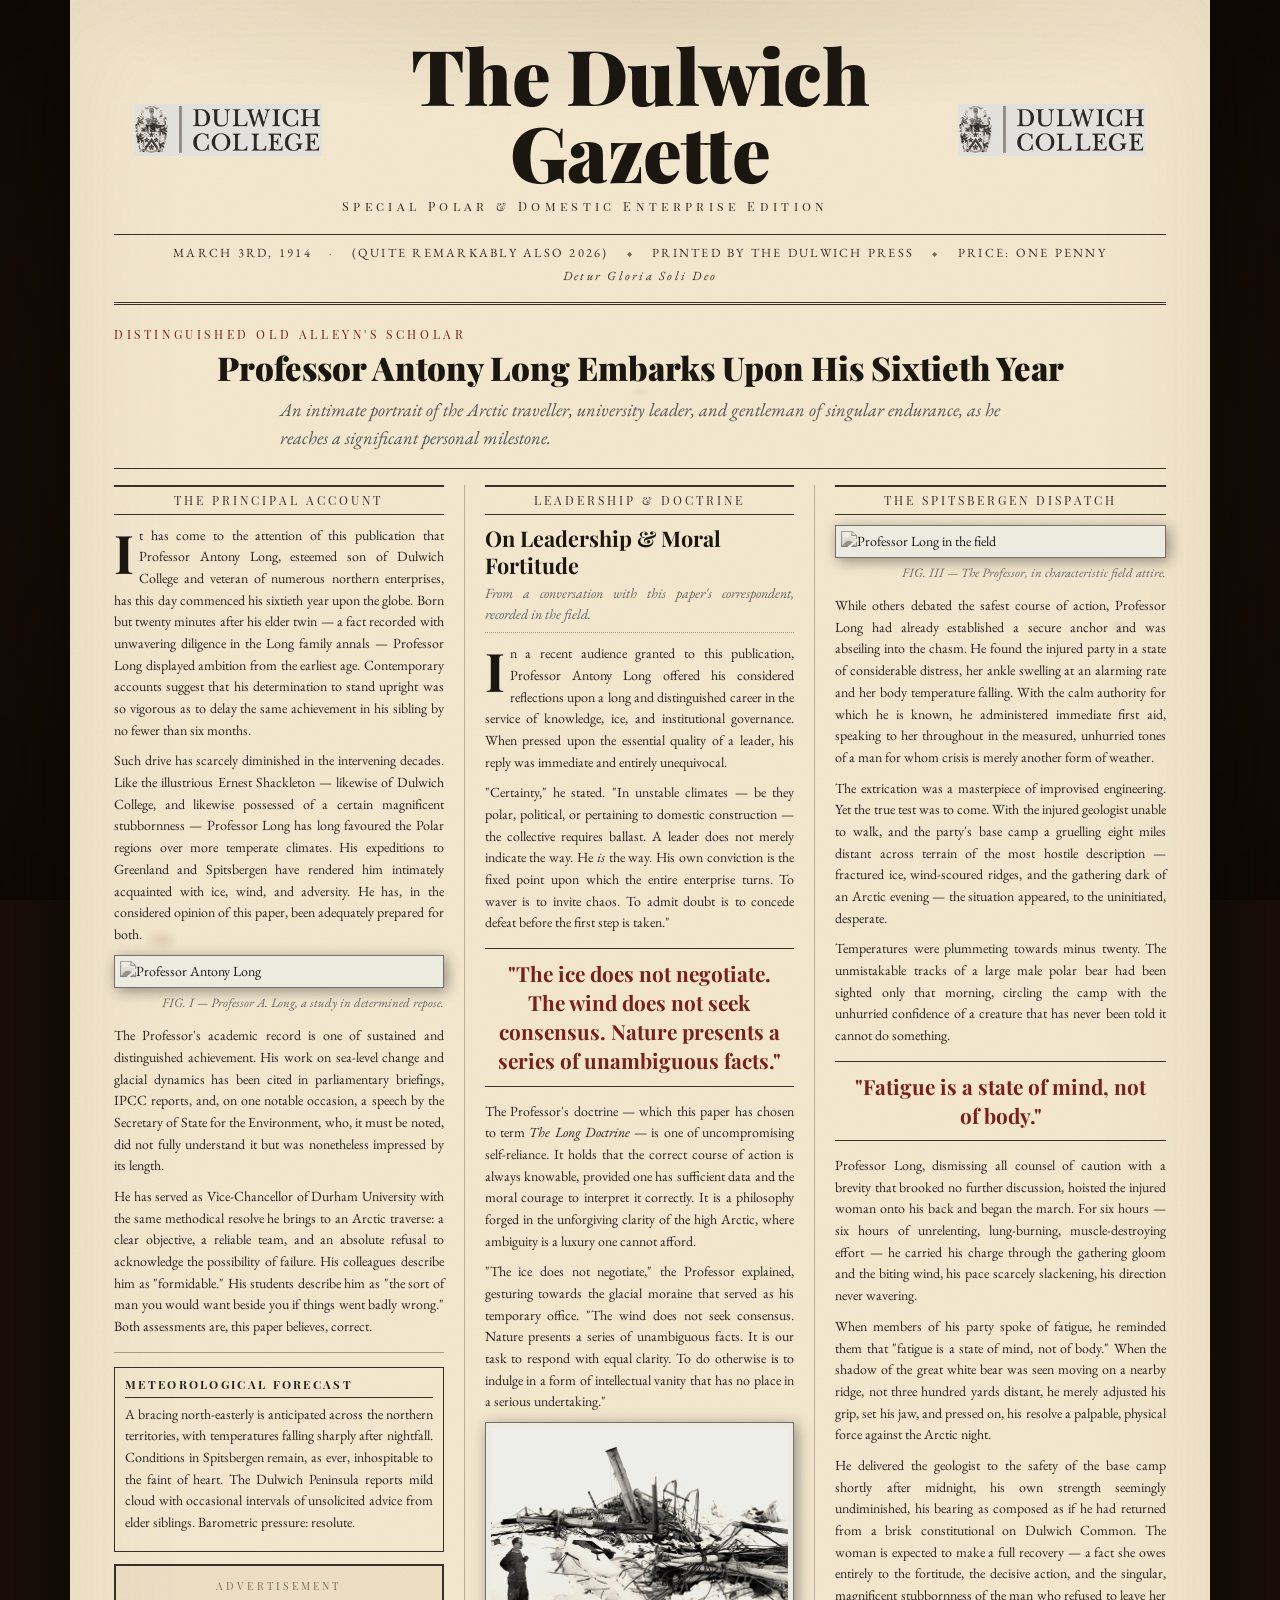
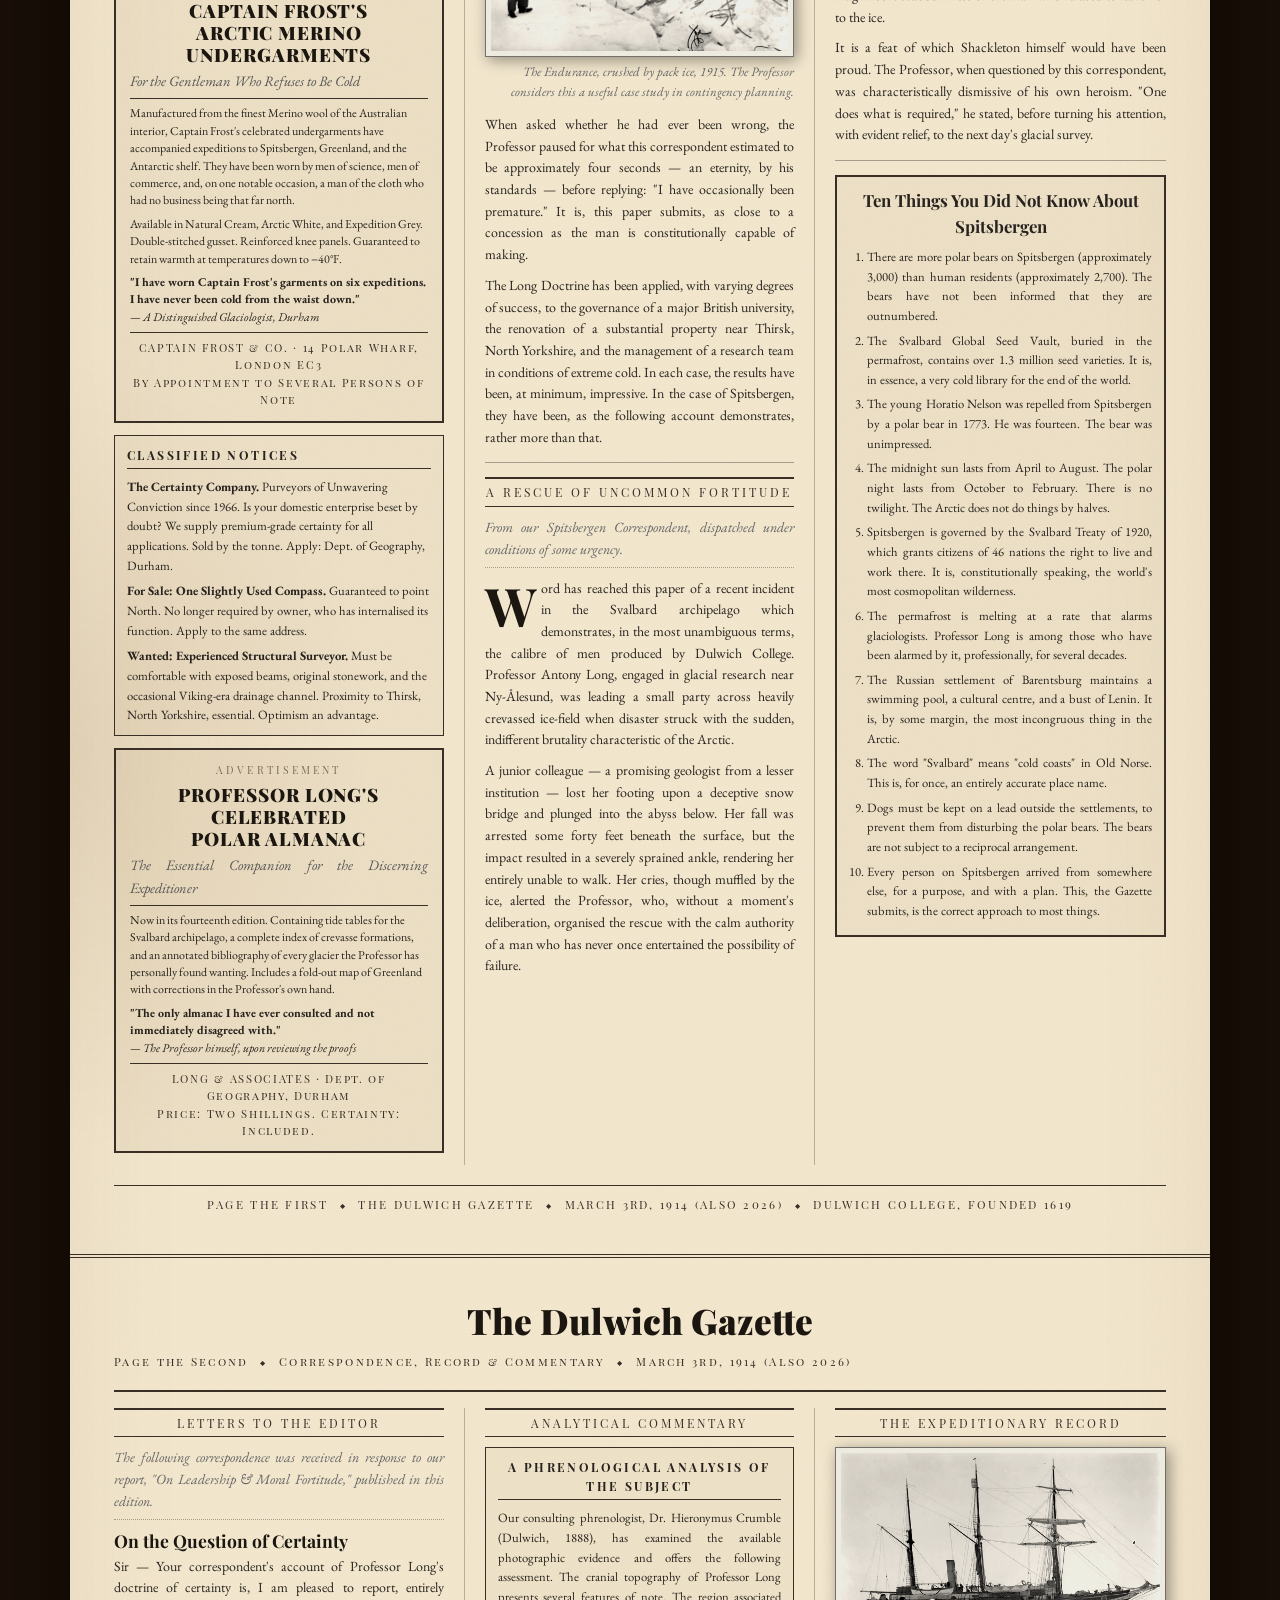
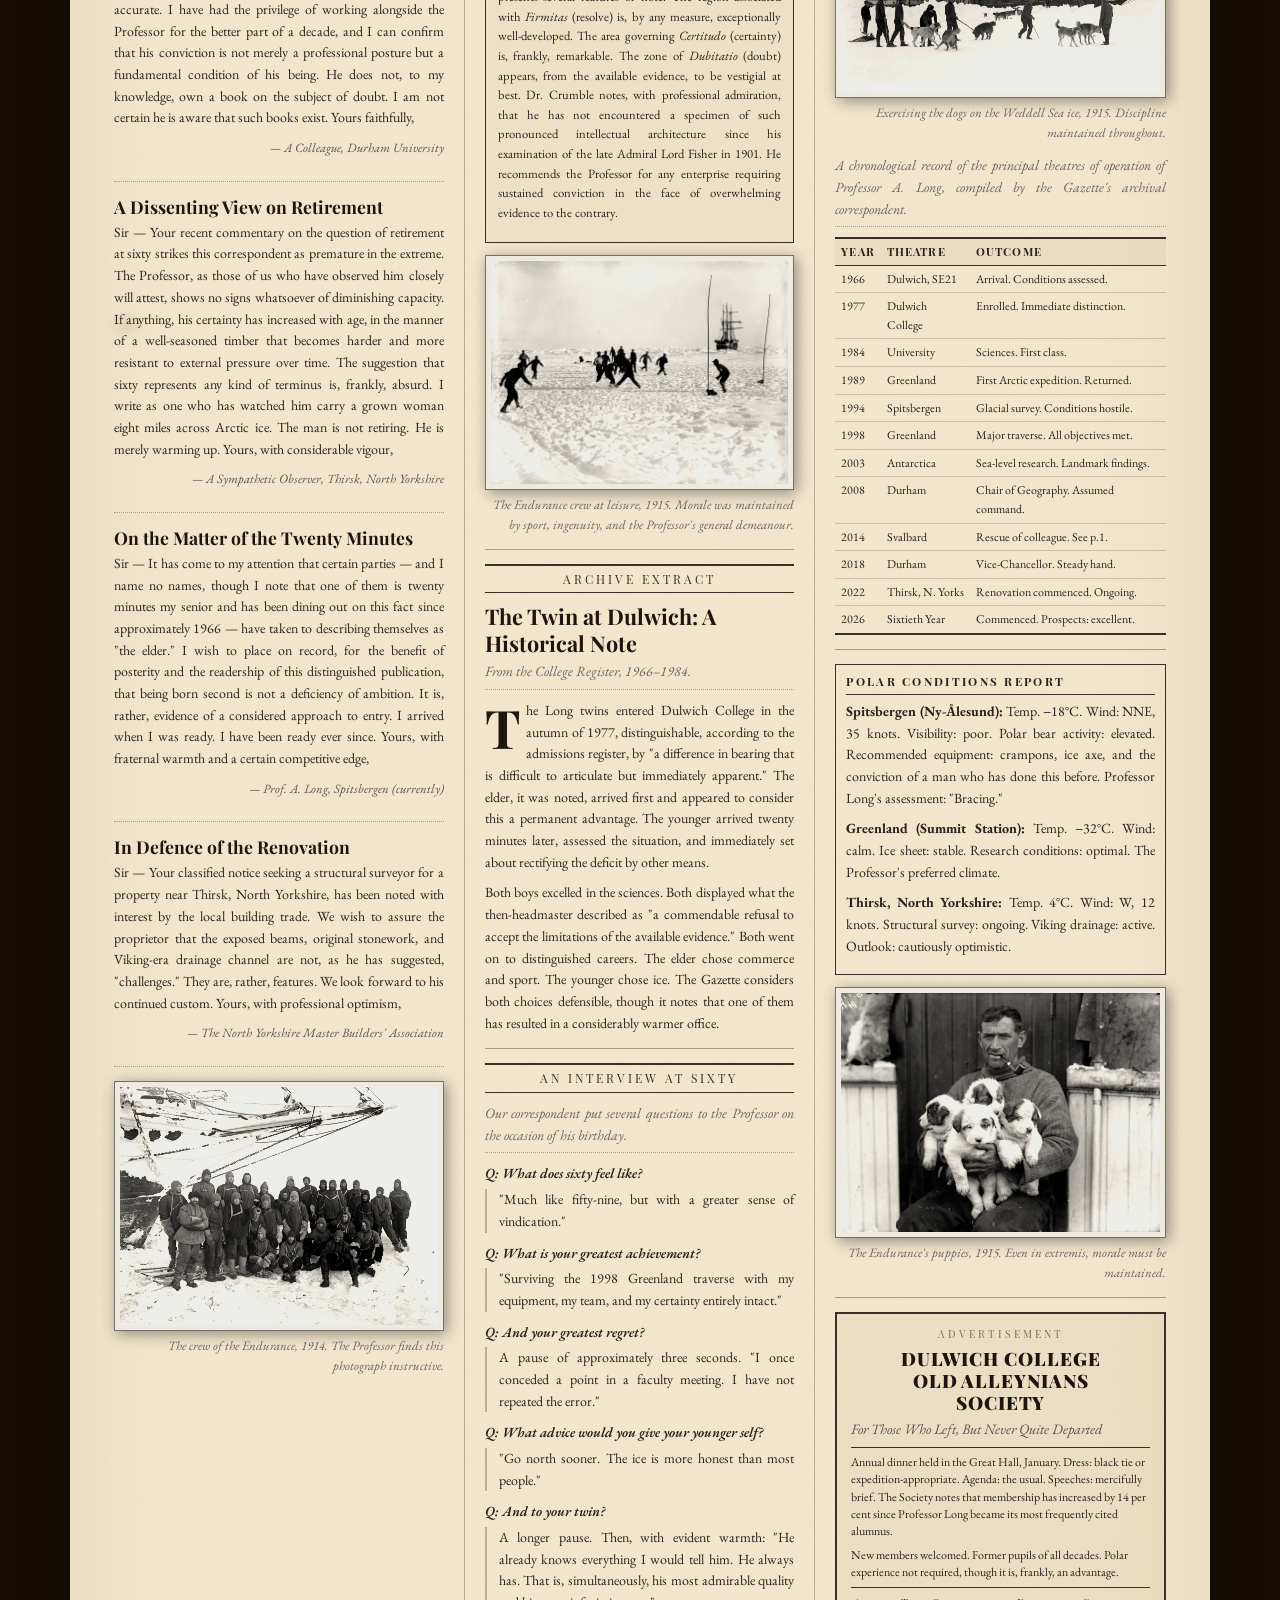
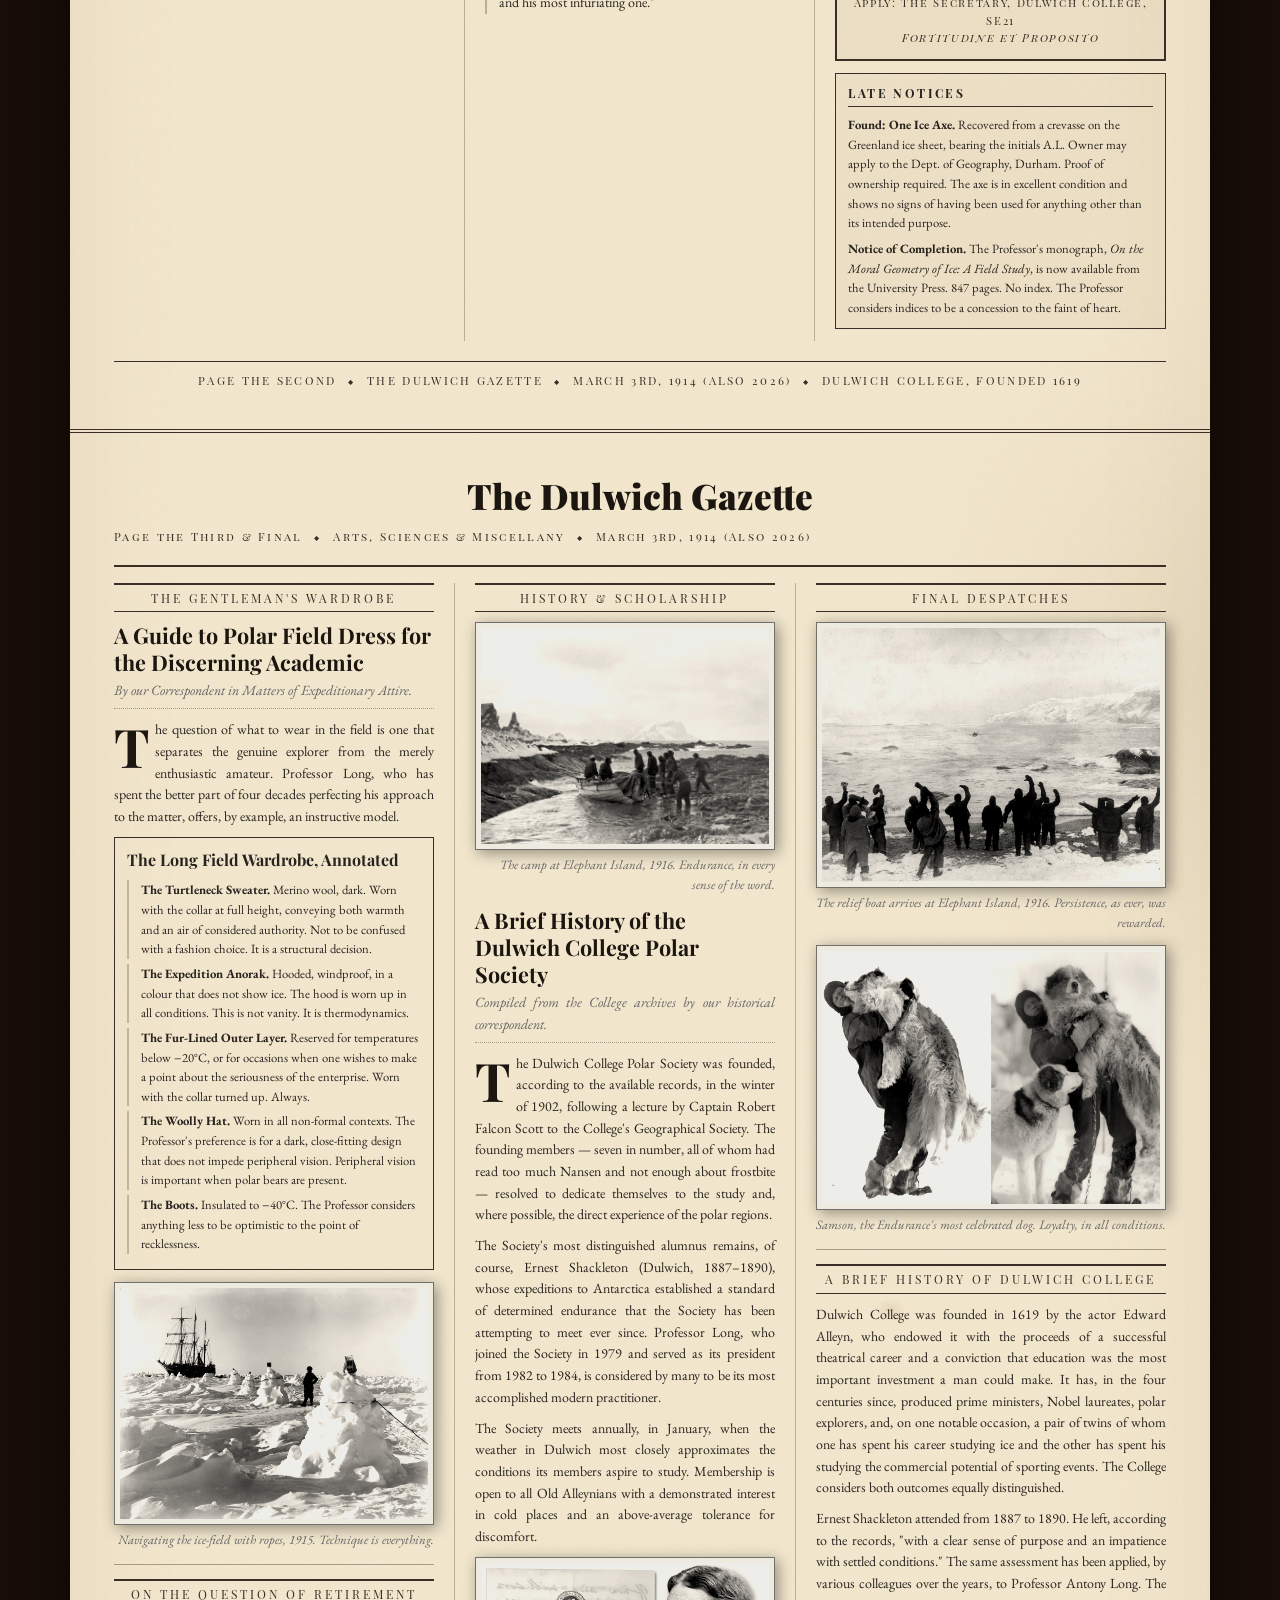
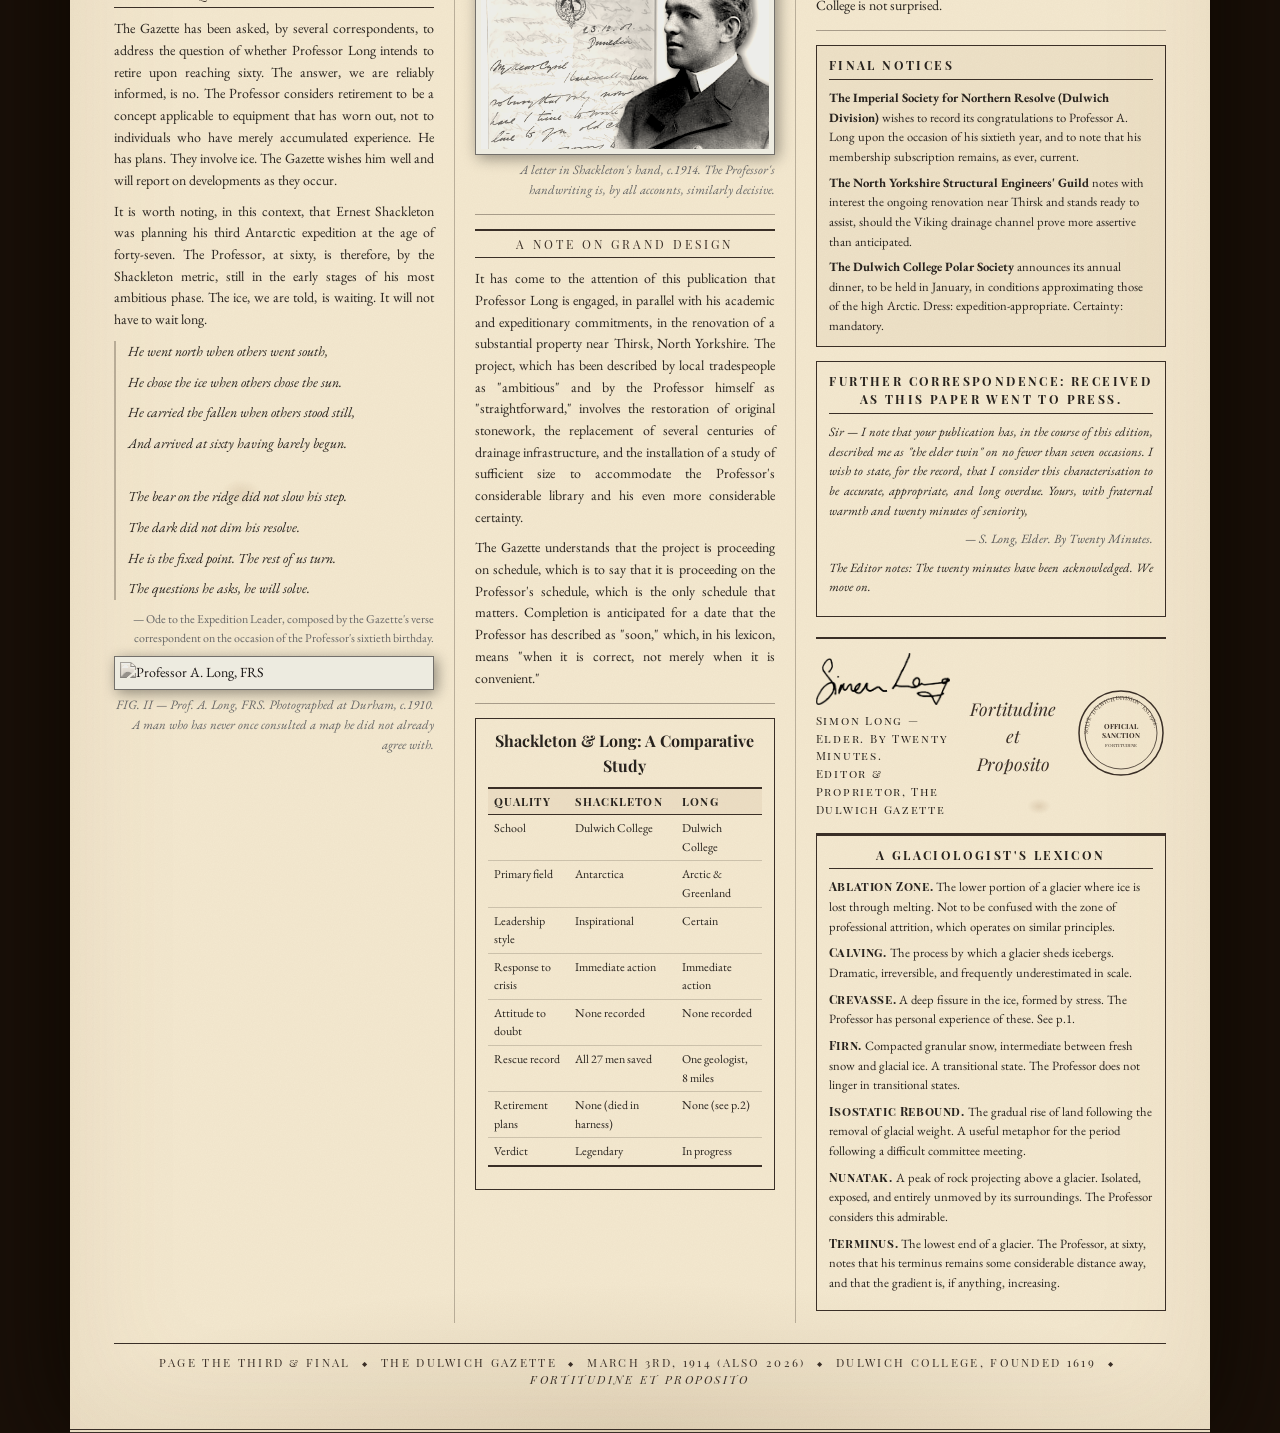
==== index.html @ c92f8a86 "Fix masthead: clean logo integration, Detur Gloria Soli Deo on own line, headline on one line" ====
<!DOCTYPE html>
<html lang="en">
<head>
    <meta charset="UTF-8">
    <meta name="viewport" content="width=device-width, initial-scale=1.0">
    <title>The Dulwich Gazette — Definitive Edition</title>
    <link rel="preconnect" href="https://fonts.googleapis.com">
    <link rel="preconnect" href="https://fonts.gstatic.com" crossorigin>
    <link href="https://fonts.googleapis.com/css2?family=Playfair+Display+SC:wght@400;700&family=Playfair+Display:ital,wght@0,400;0,700;0,900;1,400;1,700&family=EB+Garamond:ital,wght@0,400;0,500;0,600;1,400;1,500&display=swap" rel="stylesheet">
    <style>
        /* ═══════════════════════════════════════════════
           THE DULWICH GAZETTE — DEFINITIVE EDITION CSS
           ═══════════════════════════════════════════════ */

        *, *::before, *::after { box-sizing: border-box; margin: 0; padding: 0; }

        html { font-size: 16px; }

        body {
            background: #1a1008;
            font-family: 'EB Garamond', serif;
            font-size: 10.5pt;
            line-height: 1.55;
            color: #28231E;
            -webkit-font-smoothing: antialiased;
        }

        /* ── AGED PAPER BACKGROUND ── */
        .gazette-wrapper {
            position: relative;
            max-width: 1140px;
            margin: 0 auto;
            background-color: #F3E8D0;
            background-image:
                radial-gradient(ellipse 300px 400px at 0% 30%, rgba(139,100,55,0.12) 0%, transparent 100%),
                radial-gradient(ellipse 300px 400px at 100% 70%, rgba(139,100,55,0.10) 0%, transparent 100%),
                radial-gradient(ellipse 600px 120px at 50% 0%, rgba(100,70,30,0.10) 0%, transparent 100%),
                radial-gradient(ellipse 600px 150px at 50% 100%, rgba(100,70,30,0.12) 0%, transparent 100%);
            box-shadow: 0 0 100px rgba(10,5,0,0.9), inset 0 0 120px rgba(139,100,60,0.10);
            overflow: hidden;
        }

        /* Foxing spots */
        .gazette-wrapper::before {
            content: '';
            position: absolute;
            inset: 0;
            background-image:
                radial-gradient(ellipse 18px 12px at 8% 12%, rgba(139,100,55,0.18) 0%, transparent 100%),
                radial-gradient(ellipse 10px 8px at 92% 8%, rgba(139,100,55,0.14) 0%, transparent 100%),
                radial-gradient(ellipse 22px 15px at 5% 45%, rgba(139,100,55,0.12) 0%, transparent 100%),
                radial-gradient(ellipse 14px 10px at 95% 55%, rgba(139,100,55,0.16) 0%, transparent 100%),
                radial-gradient(ellipse 20px 14px at 15% 88%, rgba(139,100,55,0.14) 0%, transparent 100%),
                radial-gradient(ellipse 12px 8px at 85% 92%, rgba(139,100,55,0.18) 0%, transparent 100%),
                radial-gradient(ellipse 8px 6px at 50% 5%, rgba(139,100,55,0.10) 0%, transparent 100%),
                radial-gradient(ellipse 16px 11px at 72% 78%, rgba(139,100,55,0.13) 0%, transparent 100%);
            pointer-events: none;
            z-index: 1;
        }

        /* Paper grain texture */
        .gazette-wrapper::after {
            content: '';
            position: absolute;
            inset: 0;
            background-image: url("data:image/svg+xml,%3Csvg xmlns='http://www.w3.org/2000/svg' width='300' height='300'%3E%3Cfilter id='grain'%3E%3CfeTurbulence type='fractalNoise' baseFrequency='0.85' numOctaves='4' stitchTiles='stitch'/%3E%3CfeColorMatrix type='matrix' values='0 0 0 0 0.55 0 0 0 0 0.42 0 0 0 0 0.22 0 0 0 0.06 0'/%3E%3C/filter%3E%3Crect width='300' height='300' filter='url(%23grain)'/%3E%3C/svg%3E");
            mix-blend-mode: multiply;
            pointer-events: none;
            z-index: 1;
        }

        /* Vignette */
        .vignette {
            position: fixed;
            inset: 0;
            background: radial-gradient(ellipse at center, transparent 50%, rgba(10,5,0,0.6) 100%);
            pointer-events: none;
            z-index: 0;
        }

        /* Watermark ghost */
        .watermark {
            position: absolute;
            top: 50%;
            left: 50%;
            transform: translate(-50%, -50%);
            width: 60%;
            opacity: 0.04;
            filter: grayscale(1) contrast(300%);
            pointer-events: none;
            z-index: 0;
        }

        /* ── GAZETTE PAGE ── */
        .gazette-page {
            position: relative;
            z-index: 2;
            padding: 36px 44px 40px;
            border-bottom: 4px double #3A2F27;
            margin-bottom: 0;
        }

        .gazette-page + .gazette-page {
            border-top: none;
        }

        /* ── MASTHEAD ── */
        .masthead {
            text-align: center;
            padding-bottom: 14px;
            border-bottom: 3px double #3A2F27;
            margin-bottom: 20px;
        }

        .masthead-row {
            display: flex;
            align-items: center;
            justify-content: center;
            gap: 0;
            margin-bottom: 8px;
        }

        .crest-block {
            display: flex;
            align-items: center;
            padding: 0 20px;
            flex-shrink: 0;
        }

        .crest-img {
            height: 52px;
            filter: grayscale(1) contrast(1.1) sepia(0.15) brightness(0.88);
            opacity: 0.85;
        }

        .gazette-title {
            font-family: 'Playfair Display', serif;
            font-size: 4.8rem;
            font-weight: 900;
            line-height: 1;
            color: #1C1610;
            letter-spacing: -0.01em;
        }

        .gazette-subtitle {
            font-family: 'Playfair Display SC', serif;
            font-size: 0.78rem;
            letter-spacing: 0.35em;
            color: #3A2F27;
            margin-top: 6px;
        }

        .masthead-meta {
            font-family: 'EB Garamond', serif;
            font-size: 0.78rem;
            letter-spacing: 0.18em;
            text-transform: uppercase;
            color: #3A2F27;
            border-top: 1px solid #3A2F27;
            padding-top: 8px;
            margin-top: 10px;
            white-space: nowrap;
            overflow: hidden;
            text-overflow: ellipsis;
        }

        .masthead-motto {
            font-family: 'EB Garamond', serif;
            font-size: 0.78rem;
            font-style: italic;
            letter-spacing: 0.18em;
            color: #3A2F27;
            text-align: center;
            margin-top: 4px;
            padding-bottom: 2px;
        }

        .masthead-meta .sep { margin: 0 12px; color: #7A6A5A; }

        /* ── HEADLINE BAND ── */
        .headline-band {
            text-align: center;
            padding-bottom: 16px;
            margin-bottom: 16px;
            border-bottom: 1px solid #3A2F27;
        }

        .kicker {
            font-family: 'Playfair Display SC', serif;
            font-size: 0.75rem;
            letter-spacing: 0.3em;
            color: #7A1E1E;
            text-transform: uppercase;
            margin-bottom: 6px;
        }

        .headline-main {
            font-family: 'Playfair Display', serif;
            font-size: 2.05rem;
            font-weight: 900;
            line-height: 1.15;
            margin-bottom: 8px;
            color: #1C1610;
            white-space: nowrap;
        }

        .deck {
            font-family: 'EB Garamond', serif;
            font-size: 1.15rem;
            font-style: italic;
            color: #555;
            max-width: 720px;
            margin: 0 auto;
        }

        /* ── THREE-COLUMN GRID ── */
        .col-grid {
            display: grid;
            grid-template-columns: 1fr 1fr 1fr;
            gap: 0;
        }

        .col {
            padding: 0 20px;
        }

        .col:first-child { padding-left: 0; border-right: 1px solid rgba(58,47,39,0.3); }
        .col:last-child { padding-right: 0; }
        .col:nth-child(2) { border-right: 1px solid rgba(58,47,39,0.3); }

        /* ── SECTION HEADINGS ── */
        .section-rule {
            font-family: 'Playfair Display SC', serif;
            font-size: 0.75rem;
            letter-spacing: 0.25em;
            text-transform: uppercase;
            color: #3A2F27;
            border-top: 2px solid #3A2F27;
            border-bottom: 1px solid #3A2F27;
            padding: 4px 0;
            margin-bottom: 10px;
            text-align: center;
        }

        .article-title {
            font-family: 'Playfair Display', serif;
            font-size: 1.35rem;
            font-weight: 700;
            line-height: 1.25;
            margin-bottom: 4px;
            color: #1C1610;
        }

        .byline {
            font-family: 'EB Garamond', serif;
            font-style: italic;
            font-size: 0.88rem;
            color: #666;
            margin-bottom: 10px;
            border-bottom: 1px dotted rgba(58,47,39,0.4);
            padding-bottom: 6px;
        }

        /* ── BODY TEXT ── */
        p {
            text-align: justify;
            hyphens: auto;
            margin-bottom: 9px;
            font-size: 10.5pt;
            line-height: 1.55;
        }

        .drop-cap::first-letter {
            font-family: 'Playfair Display', serif;
            float: left;
            font-size: 3.8em;
            line-height: 0.82;
            padding-right: 5px;
            margin-top: 5px;
            font-weight: 700;
            color: #1C1610;
        }

        /* ── PULL QUOTE ── */
        .pull-quote {
            font-family: 'Playfair Display', serif;
            font-size: 1.3rem;
            font-weight: 700;
            line-height: 1.4;
            text-align: center;
            margin: 14px 0;
            padding: 10px 8px;
            border-top: 1px solid #3A2F27;
            border-bottom: 1px solid #3A2F27;
            color: #7A1E1E;
            break-inside: avoid;
        }

        /* ── FIGURES & IMAGES ── */
        figure {
            margin: 0 0 12px 0;
            break-inside: avoid;
        }

        figure img {
            width: 100%;
            display: block;
            border: 1px solid #8B7355;
            padding: 5px;
            background: #F0E4CC;
            box-shadow: 3px 3px 14px rgba(20,10,5,0.40);
            filter: grayscale(1) contrast(1.15) sepia(0.18) brightness(0.93);
        }

        .figure-torn {
            position: relative;
        }

        .figure-torn img {
            transform: rotate(-1.5deg);
            box-shadow: 4px 4px 16px rgba(20,10,5,0.45);
        }

        figcaption {
            font-family: 'EB Garamond', serif;
            font-size: 0.8rem;
            font-style: italic;
            color: #666;
            margin-top: 5px;
            text-align: right;
        }

        /* ── DIVIDER ── */
        .col-divider {
            border: none;
            border-top: 1px solid rgba(58,47,39,0.4);
            margin: 14px 0;
        }

        /* ── CLASSIFIEDS & BOXES ── */
        .classified-box {
            border: 1px solid #3A2F27;
            padding: 10px 12px;
            margin-bottom: 12px;
            background: rgba(139,100,55,0.05);
        }

        .classified-box h4 {
            font-family: 'Playfair Display SC', serif;
            font-size: 0.75rem;
            letter-spacing: 0.2em;
            text-transform: uppercase;
            border-bottom: 1px solid #3A2F27;
            padding-bottom: 4px;
            margin-bottom: 8px;
        }

        .classified-box p {
            font-size: 9.5pt;
            margin-bottom: 6px;
            text-align: left;
        }

        .classified-box p:last-child { margin-bottom: 0; }

        /* ── LETTERS ── */
        .letter {
            margin-bottom: 14px;
            padding-bottom: 14px;
            border-bottom: 1px dotted rgba(58,47,39,0.4);
        }

        .letter:last-child { border-bottom: none; }

        .letter-sig {
            font-style: italic;
            text-align: right;
            font-size: 9.5pt;
            color: #555;
            margin-top: 4px;
        }

        /* ── TABLE ── */
        .gazette-table {
            width: 100%;
            border-collapse: collapse;
            font-size: 9pt;
            margin-bottom: 12px;
        }

        .gazette-table th {
            font-family: 'Playfair Display SC', serif;
            font-size: 0.7rem;
            letter-spacing: 0.1em;
            text-transform: uppercase;
            border-top: 2px solid #3A2F27;
            border-bottom: 1px solid #3A2F27;
            padding: 4px 6px;
            text-align: left;
            background: rgba(139,100,55,0.07);
        }

        .gazette-table td {
            padding: 4px 6px;
            border-bottom: 1px solid rgba(58,47,39,0.2);
            vertical-align: top;
        }

        .gazette-table tr:last-child td {
            border-bottom: 2px solid #3A2F27;
        }

        /* ── POEM / ODE ── */
        .poem {
            font-style: italic;
            font-size: 10pt;
            line-height: 1.7;
            margin: 10px 0;
            padding-left: 12px;
            border-left: 2px solid rgba(58,47,39,0.3);
        }

        .poem-attribution {
            font-size: 9pt;
            text-align: right;
            color: #666;
            margin-top: 6px;
        }

        /* ── SIGNATURE & SEAL ── */
        .colophon {
            display: grid;
            grid-template-columns: 1fr auto 1fr;
            align-items: center;
            gap: 20px;
            border-top: 2px solid #3A2F27;
            border-bottom: 2px solid #3A2F27;
            padding: 14px 0;
            margin-top: 20px;
        }

        .colophon-sig {
            text-align: left;
        }

        .colophon-sig img {
            height: 52px;
            filter: brightness(0.35) contrast(1.6) sepia(0.1);
        }

        .colophon-sig p {
            font-family: 'Playfair Display SC', serif;
            font-size: 0.72rem;
            letter-spacing: 0.15em;
            text-align: left;
            margin-bottom: 0;
        }

        .colophon-motto {
            text-align: center;
            font-family: 'Playfair Display', serif;
            font-style: italic;
            font-size: 1.1rem;
            color: #3A2F27;
        }

        .seal-svg {
            text-align: right;
        }

        /* ── PAGE FOOTER ── */
        .page-footer {
            text-align: center;
            font-family: 'Playfair Display SC', serif;
            font-size: 0.72rem;
            letter-spacing: 0.2em;
            text-transform: uppercase;
            color: #3A2F27;
            border-top: 1px solid #3A2F27;
            padding-top: 10px;
            margin-top: 20px;
        }

        /* ── WEATHER BOX ── */
        .weather-box {
            border: 1px solid #3A2F27;
            padding: 8px 10px;
            margin-bottom: 12px;
            font-size: 9.5pt;
        }

        .weather-box h4 {
            font-family: 'Playfair Display SC', serif;
            font-size: 0.72rem;
            letter-spacing: 0.2em;
            text-transform: uppercase;
            border-bottom: 1px solid #3A2F27;
            padding-bottom: 3px;
            margin-bottom: 6px;
        }

        /* ── SPITSBERGEN BOX ── */
        .facts-box {
            border: 2px solid #3A2F27;
            padding: 10px 12px;
            margin-bottom: 12px;
            background: rgba(139,100,55,0.05);
        }

        .facts-box h4 {
            font-family: 'Playfair Display', serif;
            font-size: 1.05rem;
            font-weight: 700;
            margin-bottom: 8px;
            text-align: center;
        }

        .facts-box ol {
            padding-left: 18px;
            font-size: 9.5pt;
        }

        .facts-box ol li {
            margin-bottom: 5px;
            text-align: justify;
        }

        /* ── LEXICON BOX ── */
        .lexicon-box {
            border: 1px solid #3A2F27;
            padding: 10px 12px;
            margin-bottom: 12px;
        }

        .lexicon-box h4 {
            font-family: 'Playfair Display SC', serif;
            font-size: 0.75rem;
            letter-spacing: 0.2em;
            text-transform: uppercase;
            border-bottom: 1px solid #3A2F27;
            padding-bottom: 4px;
            margin-bottom: 8px;
            text-align: center;
        }

        .lexicon-entry {
            margin-bottom: 7px;
            font-size: 9.5pt;
        }

        .lexicon-entry strong {
            font-family: 'Playfair Display SC', serif;
            font-size: 0.75rem;
            letter-spacing: 0.05em;
        }

        /* ── PHRENOLOGY BOX ── */
        .phrenology-box {
            border: 1px solid #3A2F27;
            padding: 10px 12px;
            margin-bottom: 12px;
            background: rgba(139,100,55,0.04);
        }

        .phrenology-box h4 {
            font-family: 'Playfair Display SC', serif;
            font-size: 0.75rem;
            letter-spacing: 0.2em;
            text-transform: uppercase;
            border-bottom: 1px solid #3A2F27;
            padding-bottom: 4px;
            margin-bottom: 8px;
            text-align: center;
        }

        .phrenology-box p { font-size: 9.5pt; }

        /* ── INTERVIEW ── */
        .interview-q {
            font-weight: 600;
            font-style: italic;
            margin-bottom: 4px;
        }

        .interview-a {
            margin-bottom: 10px;
            padding-left: 12px;
            border-left: 2px solid rgba(58,47,39,0.3);
        }

        /* ── COMPARATIVE TABLE ── */
        .compare-box {
            border: 1px solid #3A2F27;
            padding: 10px 12px;
            margin-bottom: 12px;
        }

        .compare-box h4 {
            font-family: 'Playfair Display', serif;
            font-size: 1rem;
            font-weight: 700;
            text-align: center;
            margin-bottom: 8px;
        }

        /* ── POLAR CONDITIONS ── */
        .conditions-box {
            border: 1px solid #3A2F27;
            padding: 8px 10px;
            margin-bottom: 12px;
            font-size: 9.5pt;
        }

        .conditions-box h4 {
            font-family: 'Playfair Display SC', serif;
            font-size: 0.72rem;
            letter-spacing: 0.2em;
            text-transform: uppercase;
            border-bottom: 1px solid #3A2F27;
            padding-bottom: 3px;
            margin-bottom: 6px;
        }

        /* ── PAGE 2 MASTHEAD (smaller) ── */
        .page-masthead-small {
            text-align: center;
            padding-bottom: 10px;
            border-bottom: 2px double #3A2F27;
            margin-bottom: 16px;
        }

        .page-masthead-small h2 {
            font-family: 'Playfair Display', serif;
            font-size: 2.2rem;
            font-weight: 900;
            color: #1C1610;
        }

        .page-masthead-small .page-meta {
            font-family: 'Playfair Display SC', serif;
            font-size: 0.72rem;
            letter-spacing: 0.2em;
            color: #3A2F27;
            margin-top: 4px;
        }

        /* ── ADVERTISEMENT BOX ── */
        .advert-box {
            border: 2px solid #3A2F27;
            padding: 12px 14px;
            margin-bottom: 12px;
            background: rgba(139,100,55,0.06);
            text-align: center;
        }

        .advert-kicker {
            font-family: 'Playfair Display SC', serif;
            font-size: 0.65rem;
            letter-spacing: 0.3em;
            text-transform: uppercase;
            color: #7A6A5A;
            margin-bottom: 6px;
            text-align: center;
        }

        .advert-title {
            font-family: 'Playfair Display', serif;
            font-size: 1.15rem;
            font-weight: 900;
            line-height: 1.2;
            color: #1C1610;
            text-transform: uppercase;
            letter-spacing: 0.05em;
            margin-bottom: 4px;
        }

        .advert-tagline {
            font-family: 'EB Garamond', serif;
            font-size: 0.9rem;
            color: #555;
            margin-bottom: 6px;
        }

        .advert-rule {
            border: none;
            border-top: 1px solid #3A2F27;
            margin: 6px 0;
        }

        .advert-body {
            font-size: 9pt;
            text-align: left;
            margin-bottom: 6px;
            line-height: 1.45;
        }

        .advert-footer {
            font-family: 'Playfair Display SC', serif;
            font-size: 0.7rem;
            letter-spacing: 0.15em;
            color: #3A2F27;
            text-align: center;
            margin-top: 4px;
            margin-bottom: 0;
        }

        /* ── WARDROBE BOX ── */
        .wardrobe-box {
            border: 1px solid #3A2F27;
            padding: 10px 12px;
            margin-bottom: 12px;
        }

        .wardrobe-box h4 {
            font-family: 'Playfair Display', serif;
            font-size: 1rem;
            font-weight: 700;
            margin-bottom: 8px;
        }

        .wardrobe-item {
            font-size: 9.5pt;
            margin-bottom: 5px;
            padding-left: 12px;
            border-left: 2px solid rgba(58,47,39,0.25);
        }

        /* ── FURTHER CORRESPONDENCE ── */
        .further-corr {
            border: 1px solid #3A2F27;
            padding: 10px 12px;
            margin-top: 14px;
        }

        .further-corr h4 {
            font-family: 'Playfair Display SC', serif;
            font-size: 0.75rem;
            letter-spacing: 0.2em;
            text-transform: uppercase;
            border-bottom: 1px solid #3A2F27;
            padding-bottom: 4px;
            margin-bottom: 8px;
            text-align: center;
        }

        .further-corr p { font-size: 9.5pt; }

        /* ── PRINT MEDIA ── */
        @media print {
            body { background: #F3E8D0; }
            .gazette-wrapper { box-shadow: none; max-width: 100%; }
            .gazette-page { padding: 20px 30px; }
            .vignette { display: none; }
        }
    </style>
</head>
<body>

<div class="vignette"></div>

<div class="gazette-wrapper">

    <!-- WATERMARK -->
    <img class="watermark" src="images/antony_standing.png" alt="" aria-hidden="true">

    <!-- ═══════════════════════════════════════════════════
         PAGE 1 — THE FRONT PAGE
         ═══════════════════════════════════════════════════ -->
    <div class="gazette-page" id="page1">

        <header class="masthead">
            <div class="masthead-row">
                <div class="crest-block">
                    <img src="images/dulwich_crest.jpg" alt="Dulwich College" class="crest-img">
                </div>
                <div style="flex:1; text-align:center;">
                    <h1 class="gazette-title">The Dulwich Gazette</h1>
                    <p class="gazette-subtitle">Special Polar &amp; Domestic Enterprise Edition</p>
                </div>
                <div class="crest-block" style="justify-content:flex-end;">
                    <img src="images/dulwich_crest.jpg" alt="Dulwich College" class="crest-img">
                </div>
            </div>
            <div class="masthead-meta">
                March 3rd, 1914 <span class="sep">·</span> (Quite Remarkably Also 2026) <span class="sep">⬥</span> Printed by the Dulwich Press <span class="sep">⬥</span> Price: One Penny
            </div>
            <div class="masthead-motto">Detur Gloria Soli Deo</div>
        </header>

        <div class="headline-band">
            <p class="kicker">Distinguished Old Alleyn's Scholar</p>
            <h2 class="headline-main">Professor Antony Long Embarks Upon His Sixtieth Year</h2>
            <p class="deck">An intimate portrait of the Arctic traveller, university leader, and gentleman of singular endurance, as he reaches a significant personal milestone.</p>
        </div>

        <div class="col-grid">

            <!-- LEFT COLUMN -->
            <div class="col">
                <p class="section-rule">The Principal Account</p>

                <p class="drop-cap">It has come to the attention of this publication that Professor Antony Long, esteemed son of Dulwich College and veteran of numerous northern enterprises, has this day commenced his sixtieth year upon the globe. Born but twenty minutes after his elder twin — a fact recorded with unwavering diligence in the Long family annals — Professor Long displayed ambition from the earliest age. Contemporary accounts suggest that his determination to stand upright was so vigorous as to delay the same achievement in his sibling by no fewer than six months.</p>

                <p>Such drive has scarcely diminished in the intervening decades. Like the illustrious Ernest Shackleton — likewise of Dulwich College, and likewise possessed of a certain magnificent stubbornness — Professor Long has long favoured the Polar regions over more temperate climates. His expeditions to Greenland and Spitsbergen have rendered him intimately acquainted with ice, wind, and adversity. He has, in the considered opinion of this paper, been adequately prepared for both.</p>

                <figure>
                    <img src="images/antony_turtleneck.png" alt="Professor Antony Long">
                    <figcaption>FIG. I — Professor A. Long, a study in determined repose.</figcaption>
                </figure>

                <p>The Professor's academic record is one of sustained and distinguished achievement. His work on sea-level change and glacial dynamics has been cited in parliamentary briefings, IPCC reports, and, on one notable occasion, a speech by the Secretary of State for the Environment, who, it must be noted, did not fully understand it but was nonetheless impressed by its length.</p>

                <p>He has served as Vice-Chancellor of Durham University with the same methodical resolve he brings to an Arctic traverse: a clear objective, a reliable team, and an absolute refusal to acknowledge the possibility of failure. His colleagues describe him as "formidable." His students describe him as "the sort of man you would want beside you if things went badly wrong." Both assessments are, this paper believes, correct.</p>

                <hr class="col-divider">

                <div class="weather-box">
                    <h4>Meteorological Forecast</h4>
                    <p>A bracing north-easterly is anticipated across the northern territories, with temperatures falling sharply after nightfall. Conditions in Spitsbergen remain, as ever, inhospitable to the faint of heart. The Dulwich Peninsula reports mild cloud with occasional intervals of unsolicited advice from elder siblings. Barometric pressure: resolute.</p>
                </div>

                <div class="advert-box">
                    <p class="advert-kicker">Advertisement</p>
                    <h4 class="advert-title">CAPTAIN FROST'S<br>ARCTIC MERINO<br>UNDERGARMENTS</h4>
                    <p class="advert-tagline"><em>For the Gentleman Who Refuses to Be Cold</em></p>
                    <hr class="advert-rule">
                    <p class="advert-body">Manufactured from the finest Merino wool of the Australian interior, Captain Frost's celebrated undergarments have accompanied expeditions to Spitsbergen, Greenland, and the Antarctic shelf. They have been worn by men of science, men of commerce, and, on one notable occasion, a man of the cloth who had no business being that far north.</p>
                    <p class="advert-body">Available in Natural Cream, Arctic White, and Expedition Grey. Double-stitched gusset. Reinforced knee panels. Guaranteed to retain warmth at temperatures down to −40°F.</p>
                    <p class="advert-body"><strong>"I have worn Captain Frost's garments on six expeditions. I have never been cold from the waist down."</strong><br><em>— A Distinguished Glaciologist, Durham</em></p>
                    <hr class="advert-rule">
                    <p class="advert-footer">CAPTAIN FROST &amp; CO. · 14 Polar Wharf, London EC3<br>By Appointment to Several Persons of Note</p>
                </div>

                <div class="classified-box">
                    <h4>Classified Notices</h4>
                    <p><strong>The Certainty Company.</strong> Purveyors of Unwavering Conviction since 1966. Is your domestic enterprise beset by doubt? We supply premium-grade certainty for all applications. Sold by the tonne. Apply: Dept. of Geography, Durham.</p>
                    <p><strong>For Sale: One Slightly Used Compass.</strong> Guaranteed to point North. No longer required by owner, who has internalised its function. Apply to the same address.</p>
                    <p><strong>Wanted: Experienced Structural Surveyor.</strong> Must be comfortable with exposed beams, original stonework, and the occasional Viking-era drainage channel. Proximity to Thirsk, North Yorkshire, essential. Optimism an advantage.</p>
                </div>

                <div class="advert-box">
                    <p class="advert-kicker">Advertisement</p>
                    <h4 class="advert-title">PROFESSOR LONG'S<br>CELEBRATED<br>POLAR ALMANAC</h4>
                    <p class="advert-tagline"><em>The Essential Companion for the Discerning Expeditioner</em></p>
                    <hr class="advert-rule">
                    <p class="advert-body">Now in its fourteenth edition. Containing tide tables for the Svalbard archipelago, a complete index of crevasse formations, and an annotated bibliography of every glacier the Professor has personally found wanting. Includes a fold-out map of Greenland with corrections in the Professor's own hand.</p>
                    <p class="advert-body"><strong>"The only almanac I have ever consulted and not immediately disagreed with."</strong><br><em>— The Professor himself, upon reviewing the proofs</em></p>
                    <hr class="advert-rule">
                    <p class="advert-footer">LONG &amp; ASSOCIATES · Dept. of Geography, Durham<br>Price: Two Shillings. Certainty: Included.</p>
                </div>
            </div>

            <!-- CENTRE COLUMN -->
            <div class="col">
                <p class="section-rule">Leadership &amp; Doctrine</p>

                <h3 class="article-title">On Leadership &amp; Moral Fortitude</h3>
                <p class="byline">From a conversation with this paper's correspondent, recorded in the field.</p>

                <p class="drop-cap">In a recent audience granted to this publication, Professor Antony Long offered his considered reflections upon a long and distinguished career in the service of knowledge, ice, and institutional governance. When pressed upon the essential quality of a leader, his reply was immediate and entirely unequivocal.</p>

                <p>"Certainty," he stated. "In unstable climates — be they polar, political, or pertaining to domestic construction — the collective requires ballast. A leader does not merely indicate the way. He <em>is</em> the way. His own conviction is the fixed point upon which the entire enterprise turns. To waver is to invite chaos. To admit doubt is to concede defeat before the first step is taken."</p>

                <div class="pull-quote">"The ice does not negotiate. The wind does not seek consensus. Nature presents a series of unambiguous facts."</div>

                <p>The Professor's doctrine — which this paper has chosen to term <em>The Long Doctrine</em> — is one of uncompromising self-reliance. It holds that the correct course of action is always knowable, provided one has sufficient data and the moral courage to interpret it correctly. It is a philosophy forged in the unforgiving clarity of the high Arctic, where ambiguity is a luxury one cannot afford.</p>

                <p>"The ice does not negotiate," the Professor explained, gesturing towards the glacial moraine that served as his temporary office. "The wind does not seek consensus. Nature presents a series of unambiguous facts. It is our task to respond with equal clarity. To do otherwise is to indulge in a form of intellectual vanity that has no place in a serious undertaking."</p>

                <figure>
                    <img src="images/hurley_crushed.jpg" alt="The Endurance crushed by ice, 1915">
                    <figcaption>The Endurance, crushed by pack ice, 1915. The Professor considers this a useful case study in contingency planning.</figcaption>
                </figure>

                <p>When asked whether he had ever been wrong, the Professor paused for what this correspondent estimated to be approximately four seconds — an eternity, by his standards — before replying: "I have occasionally been premature." It is, this paper submits, as close to a concession as the man is constitutionally capable of making.</p>

                <p>The Long Doctrine has been applied, with varying degrees of success, to the governance of a major British university, the renovation of a substantial property near Thirsk, North Yorkshire, and the management of a research team in conditions of extreme cold. In each case, the results have been, at minimum, impressive. In the case of Spitsbergen, they have been, as the following account demonstrates, rather more than that.</p>

                <hr class="col-divider">

                <p class="section-rule">A Rescue of Uncommon Fortitude</p>
                <p class="byline">From our Spitsbergen Correspondent, dispatched under conditions of some urgency.</p>

                <p class="drop-cap">Word has reached this paper of a recent incident in the Svalbard archipelago which demonstrates, in the most unambiguous terms, the calibre of men produced by Dulwich College. Professor Antony Long, engaged in glacial research near Ny-Ålesund, was leading a small party across heavily crevassed ice-field when disaster struck with the sudden, indifferent brutality characteristic of the Arctic.</p>

                <p>A junior colleague — a promising geologist from a lesser institution — lost her footing upon a deceptive snow bridge and plunged into the abyss below. Her fall was arrested some forty feet beneath the surface, but the impact resulted in a severely sprained ankle, rendering her entirely unable to walk. Her cries, though muffled by the ice, alerted the Professor, who, without a moment's deliberation, organised the rescue with the calm authority of a man who has never once entertained the possibility of failure.</p>
            </div>

            <!-- RIGHT COLUMN -->
            <div class="col">
                <p class="section-rule">The Spitsbergen Dispatch</p>

                <figure>
                    <img src="images/antony_standing.png" alt="Professor Long in the field">
                    <figcaption>FIG. III — The Professor, in characteristic field attire.</figcaption>
                </figure>

                <p>While others debated the safest course of action, Professor Long had already established a secure anchor and was abseiling into the chasm. He found the injured party in a state of considerable distress, her ankle swelling at an alarming rate and her body temperature falling. With the calm authority for which he is known, he administered immediate first aid, speaking to her throughout in the measured, unhurried tones of a man for whom crisis is merely another form of weather.</p>

                <p>The extrication was a masterpiece of improvised engineering. Yet the true test was to come. With the injured geologist unable to walk, and the party's base camp a gruelling eight miles distant across terrain of the most hostile description — fractured ice, wind-scoured ridges, and the gathering dark of an Arctic evening — the situation appeared, to the uninitiated, desperate.</p>

                <p>Temperatures were plummeting towards minus twenty. The unmistakable tracks of a large male polar bear had been sighted only that morning, circling the camp with the unhurried confidence of a creature that has never been told it cannot do something.</p>

                <div class="pull-quote">"Fatigue is a state of mind, not of body."</div>

                <p>Professor Long, dismissing all counsel of caution with a brevity that brooked no further discussion, hoisted the injured woman onto his back and began the march. For six hours — six hours of unrelenting, lung-burning, muscle-destroying effort — he carried his charge through the gathering gloom and the biting wind, his pace scarcely slackening, his direction never wavering.</p>

                <p>When members of his party spoke of fatigue, he reminded them that "fatigue is a state of mind, not of body." When the shadow of the great white bear was seen moving on a nearby ridge, not three hundred yards distant, he merely adjusted his grip, set his jaw, and pressed on, his resolve a palpable, physical force against the Arctic night.</p>

                <p>He delivered the geologist to the safety of the base camp shortly after midnight, his own strength seemingly undiminished, his bearing as composed as if he had returned from a brisk constitutional on Dulwich Common. The woman is expected to make a full recovery — a fact she owes entirely to the fortitude, the decisive action, and the singular, magnificent stubbornness of the man who refused to leave her to the ice.</p>

                <p>It is a feat of which Shackleton himself would have been proud. The Professor, when questioned by this correspondent, was characteristically dismissive of his own heroism. "One does what is required," he stated, before turning his attention, with evident relief, to the next day's glacial survey.</p>

                <hr class="col-divider">

                <div class="facts-box">
                    <h4>Ten Things You Did Not Know About Spitsbergen</h4>
                    <ol>
                        <li>There are more polar bears on Spitsbergen (approximately 3,000) than human residents (approximately 2,700). The bears have not been informed that they are outnumbered.</li>
                        <li>The Svalbard Global Seed Vault, buried in the permafrost, contains over 1.3 million seed varieties. It is, in essence, a very cold library for the end of the world.</li>
                        <li>The young Horatio Nelson was repelled from Spitsbergen by a polar bear in 1773. He was fourteen. The bear was unimpressed.</li>
                        <li>The midnight sun lasts from April to August. The polar night lasts from October to February. There is no twilight. The Arctic does not do things by halves.</li>
                        <li>Spitsbergen is governed by the Svalbard Treaty of 1920, which grants citizens of 46 nations the right to live and work there. It is, constitutionally speaking, the world's most cosmopolitan wilderness.</li>
                        <li>The permafrost is melting at a rate that alarms glaciologists. Professor Long is among those who have been alarmed by it, professionally, for several decades.</li>
                        <li>The Russian settlement of Barentsburg maintains a swimming pool, a cultural centre, and a bust of Lenin. It is, by some margin, the most incongruous thing in the Arctic.</li>
                        <li>The word "Svalbard" means "cold coasts" in Old Norse. This is, for once, an entirely accurate place name.</li>
                        <li>Dogs must be kept on a lead outside the settlements, to prevent them from disturbing the polar bears. The bears are not subject to a reciprocal arrangement.</li>
                        <li>Every person on Spitsbergen arrived from somewhere else, for a purpose, and with a plan. This, the Gazette submits, is the correct approach to most things.</li>
                    </ol>
                </div>
            </div>

        </div><!-- end col-grid -->

        <div class="page-footer">
            Page the First &nbsp;⬥&nbsp; The Dulwich Gazette &nbsp;⬥&nbsp; March 3rd, 1914 (Also 2026) &nbsp;⬥&nbsp; Dulwich College, Founded 1619
        </div>
    </div>

    <!-- ═══════════════════════════════════════════════════
         PAGE 2 — CORRESPONDENCE & RECORD
         ═══════════════════════════════════════════════════ -->
    <div class="gazette-page" id="page2">

        <div class="page-masthead-small">
            <h2>The Dulwich Gazette</h2>
            <p class="page-meta">Page the Second &nbsp;⬥&nbsp; Correspondence, Record &amp; Commentary &nbsp;⬥&nbsp; March 3rd, 1914 (Also 2026)</p>
        </div>

        <div class="col-grid">

            <!-- LEFT COLUMN -->
            <div class="col">
                <p class="section-rule">Letters to the Editor</p>

                <p class="byline">The following correspondence was received in response to our report, <em>"On Leadership &amp; Moral Fortitude,"</em> published in this edition.</p>

                <div class="letter">
                    <h3 class="article-title" style="font-size:1.1rem;">On the Question of Certainty</h3>
                    <p>Sir — Your correspondent's account of Professor Long's doctrine of certainty is, I am pleased to report, entirely accurate. I have had the privilege of working alongside the Professor for the better part of a decade, and I can confirm that his conviction is not merely a professional posture but a fundamental condition of his being. He does not, to my knowledge, own a book on the subject of doubt. I am not certain he is aware that such books exist. Yours faithfully,</p>
                    <p class="letter-sig">— A Colleague, Durham University</p>
                </div>

                <div class="letter">
                    <h3 class="article-title" style="font-size:1.1rem;">A Dissenting View on Retirement</h3>
                    <p>Sir — Your recent commentary on the question of retirement at sixty strikes this correspondent as premature in the extreme. The Professor, as those of us who have observed him closely will attest, shows no signs whatsoever of diminishing capacity. If anything, his certainty has increased with age, in the manner of a well-seasoned timber that becomes harder and more resistant to external pressure over time. The suggestion that sixty represents any kind of terminus is, frankly, absurd. I write as one who has watched him carry a grown woman eight miles across Arctic ice. The man is not retiring. He is merely warming up. Yours, with considerable vigour,</p>
                    <p class="letter-sig">— A Sympathetic Observer, Thirsk, North Yorkshire</p>
                </div>

                <div class="letter">
                    <h3 class="article-title" style="font-size:1.1rem;">On the Matter of the Twenty Minutes</h3>
                    <p>Sir — It has come to my attention that certain parties — and I name no names, though I note that one of them is twenty minutes my senior and has been dining out on this fact since approximately 1966 — have taken to describing themselves as "the elder." I wish to place on record, for the benefit of posterity and the readership of this distinguished publication, that being born second is not a deficiency of ambition. It is, rather, evidence of a considered approach to entry. I arrived when I was ready. I have been ready ever since. Yours, with fraternal warmth and a certain competitive edge,</p>
                    <p class="letter-sig">— Prof. A. Long, Spitsbergen (currently)</p>
                </div>

                <div class="letter">
                    <h3 class="article-title" style="font-size:1.1rem;">In Defence of the Renovation</h3>
                    <p>Sir — Your classified notice seeking a structural surveyor for a property near Thirsk, North Yorkshire, has been noted with interest by the local building trade. We wish to assure the proprietor that the exposed beams, original stonework, and Viking-era drainage channel are not, as he has suggested, "challenges." They are, rather, features. We look forward to his continued custom. Yours, with professional optimism,</p>
                    <p class="letter-sig">— The North Yorkshire Master Builders' Association</p>
                </div>

                <figure>
                    <img src="images/hurley_team.jpg" alt="The Endurance crew">
                    <figcaption>The crew of the Endurance, 1914. The Professor finds this photograph instructive.</figcaption>
                </figure>
            </div>

            <!-- CENTRE COLUMN -->
            <div class="col">
                <p class="section-rule">Analytical Commentary</p>

                <div class="phrenology-box">
                    <h4>A Phrenological Analysis of the Subject</h4>
                    <p>Our consulting phrenologist, Dr. Hieronymus Crumble (Dulwich, 1888), has examined the available photographic evidence and offers the following assessment. The cranial topography of Professor Long presents several features of note. The region associated with <em>Firmitas</em> (resolve) is, by any measure, exceptionally well-developed. The area governing <em>Certitudo</em> (certainty) is, frankly, remarkable. The zone of <em>Dubitatio</em> (doubt) appears, from the available evidence, to be vestigial at best. Dr. Crumble notes, with professional admiration, that he has not encountered a specimen of such pronounced intellectual architecture since his examination of the late Admiral Lord Fisher in 1901. He recommends the Professor for any enterprise requiring sustained conviction in the face of overwhelming evidence to the contrary.</p>
                </div>

                <figure>
                    <img src="images/hurley_football.jpg" alt="Football on the ice">
                    <figcaption>The Endurance crew at leisure, 1915. Morale was maintained by sport, ingenuity, and the Professor's general demeanour.</figcaption>
                </figure>

                <hr class="col-divider">

                <p class="section-rule">Archive Extract</p>
                <h3 class="article-title">The Twin at Dulwich: A Historical Note</h3>
                <p class="byline">From the College Register, 1966–1984.</p>

                <p class="drop-cap">The Long twins entered Dulwich College in the autumn of 1977, distinguishable, according to the admissions register, by "a difference in bearing that is difficult to articulate but immediately apparent." The elder, it was noted, arrived first and appeared to consider this a permanent advantage. The younger arrived twenty minutes later, assessed the situation, and immediately set about rectifying the deficit by other means.</p>

                <p>Both boys excelled in the sciences. Both displayed what the then-headmaster described as "a commendable refusal to accept the limitations of the available evidence." Both went on to distinguished careers. The elder chose commerce and sport. The younger chose ice. The Gazette considers both choices defensible, though it notes that one of them has resulted in a considerably warmer office.</p>

                <hr class="col-divider">

                <p class="section-rule">An Interview at Sixty</p>
                <p class="byline">Our correspondent put several questions to the Professor on the occasion of his birthday.</p>

                <p class="interview-q">Q: What does sixty feel like?</p>
                <p class="interview-a">"Much like fifty-nine, but with a greater sense of vindication."</p>

                <p class="interview-q">Q: What is your greatest achievement?</p>
                <p class="interview-a">"Surviving the 1998 Greenland traverse with my equipment, my team, and my certainty entirely intact."</p>

                <p class="interview-q">Q: And your greatest regret?</p>
                <p class="interview-a">A pause of approximately three seconds. "I once conceded a point in a faculty meeting. I have not repeated the error."</p>

                <p class="interview-q">Q: What advice would you give your younger self?</p>
                <p class="interview-a">"Go north sooner. The ice is more honest than most people."</p>

                <p class="interview-q">Q: And to your twin?</p>
                <p class="interview-a">A longer pause. Then, with evident warmth: "He already knows everything I would tell him. He always has. That is, simultaneously, his most admirable quality and his most infuriating one."</p>
            </div>

            <!-- RIGHT COLUMN -->
            <div class="col">
                <p class="section-rule">The Expeditionary Record</p>

                <figure>
                    <img src="images/hurley_dogs.jpg" alt="Dog walking on the ice">
                    <figcaption>Exercising the dogs on the Weddell Sea ice, 1915. Discipline maintained throughout.</figcaption>
                </figure>

                <p class="byline">A chronological record of the principal theatres of operation of Professor A. Long, compiled by the Gazette's archival correspondent.</p>

                <table class="gazette-table">
                    <thead>
                        <tr>
                            <th>Year</th>
                            <th>Theatre</th>
                            <th>Outcome</th>
                        </tr>
                    </thead>
                    <tbody>
                        <tr><td>1966</td><td>Dulwich, SE21</td><td>Arrival. Conditions assessed.</td></tr>
                        <tr><td>1977</td><td>Dulwich College</td><td>Enrolled. Immediate distinction.</td></tr>
                        <tr><td>1984</td><td>University</td><td>Sciences. First class.</td></tr>
                        <tr><td>1989</td><td>Greenland</td><td>First Arctic expedition. Returned.</td></tr>
                        <tr><td>1994</td><td>Spitsbergen</td><td>Glacial survey. Conditions hostile.</td></tr>
                        <tr><td>1998</td><td>Greenland</td><td>Major traverse. All objectives met.</td></tr>
                        <tr><td>2003</td><td>Antarctica</td><td>Sea-level research. Landmark findings.</td></tr>
                        <tr><td>2008</td><td>Durham</td><td>Chair of Geography. Assumed command.</td></tr>
                        <tr><td>2014</td><td>Svalbard</td><td>Rescue of colleague. See p.1.</td></tr>
                        <tr><td>2018</td><td>Durham</td><td>Vice-Chancellor. Steady hand.</td></tr>
                        <tr><td>2022</td><td>Thirsk, N. Yorks</td><td>Renovation commenced. Ongoing.</td></tr>
                        <tr><td>2026</td><td>Sixtieth Year</td><td>Commenced. Prospects: excellent.</td></tr>
                    </tbody>
                </table>

                <hr class="col-divider">

                <div class="conditions-box">
                    <h4>Polar Conditions Report</h4>
                    <p><strong>Spitsbergen (Ny-Ålesund):</strong> Temp. −18°C. Wind: NNE, 35 knots. Visibility: poor. Polar bear activity: elevated. Recommended equipment: crampons, ice axe, and the conviction of a man who has done this before. Professor Long's assessment: "Bracing."</p>
                    <p><strong>Greenland (Summit Station):</strong> Temp. −32°C. Wind: calm. Ice sheet: stable. Research conditions: optimal. The Professor's preferred climate.</p>
                    <p><strong>Thirsk, North Yorkshire:</strong> Temp. 4°C. Wind: W, 12 knots. Structural survey: ongoing. Viking drainage: active. Outlook: cautiously optimistic.</p>
                </div>

                <figure>
                    <img src="images/hurley_puppies.jpg" alt="Puppies on the Endurance">
                    <figcaption>The Endurance's puppies, 1915. Even in extremis, morale must be maintained.</figcaption>
                </figure>

                <hr class="col-divider">

                <div class="advert-box">
                    <p class="advert-kicker">Advertisement</p>
                    <h4 class="advert-title">DULWICH COLLEGE<br>OLD ALLEYNIANS<br>SOCIETY</h4>
                    <p class="advert-tagline"><em>For Those Who Left, But Never Quite Departed</em></p>
                    <hr class="advert-rule">
                    <p class="advert-body">Annual dinner held in the Great Hall, January. Dress: black tie or expedition-appropriate. Agenda: the usual. Speeches: mercifully brief. The Society notes that membership has increased by 14 per cent since Professor Long became its most frequently cited alumnus.</p>
                    <p class="advert-body">New members welcomed. Former pupils of all decades. Polar experience not required, though it is, frankly, an advantage.</p>
                    <hr class="advert-rule">
                    <p class="advert-footer">Apply: The Secretary, Dulwich College, SE21<br><em>Fortitudine et Proposito</em></p>
                </div>

                <div class="classified-box" style="margin-top:10px;">
                    <h4>Late Notices</h4>
                    <p><strong>Found: One Ice Axe.</strong> Recovered from a crevasse on the Greenland ice sheet, bearing the initials A.L. Owner may apply to the Dept. of Geography, Durham. Proof of ownership required. The axe is in excellent condition and shows no signs of having been used for anything other than its intended purpose.</p>
                    <p><strong>Notice of Completion.</strong> The Professor's monograph, <em>On the Moral Geometry of Ice: A Field Study</em>, is now available from the University Press. 847 pages. No index. The Professor considers indices to be a concession to the faint of heart.</p>
                </div>
            </div>

        </div><!-- end col-grid -->

        <div class="page-footer">
            Page the Second &nbsp;⬥&nbsp; The Dulwich Gazette &nbsp;⬥&nbsp; March 3rd, 1914 (Also 2026) &nbsp;⬥&nbsp; Dulwich College, Founded 1619
        </div>
    </div>

    <!-- ═══════════════════════════════════════════════════
         PAGE 3 — FINAL SHEET
         ═══════════════════════════════════════════════════ -->
    <div class="gazette-page" id="page3">

        <div class="page-masthead-small">
            <h2>The Dulwich Gazette</h2>
            <p class="page-meta">Page the Third &amp; Final &nbsp;⬥&nbsp; Arts, Sciences &amp; Miscellany &nbsp;⬥&nbsp; March 3rd, 1914 (Also 2026)</p>
        </div>

        <div class="col-grid">

            <!-- LEFT COLUMN -->
            <div class="col">
                <p class="section-rule">The Gentleman's Wardrobe</p>

                <h3 class="article-title">A Guide to Polar Field Dress for the Discerning Academic</h3>
                <p class="byline">By our Correspondent in Matters of Expeditionary Attire.</p>

                <p class="drop-cap">The question of what to wear in the field is one that separates the genuine explorer from the merely enthusiastic amateur. Professor Long, who has spent the better part of four decades perfecting his approach to the matter, offers, by example, an instructive model.</p>

                <div class="wardrobe-box">
                    <h4>The Long Field Wardrobe, Annotated</h4>
                    <div class="wardrobe-item"><strong>The Turtleneck Sweater.</strong> Merino wool, dark. Worn with the collar at full height, conveying both warmth and an air of considered authority. Not to be confused with a fashion choice. It is a structural decision.</div>
                    <div class="wardrobe-item"><strong>The Expedition Anorak.</strong> Hooded, windproof, in a colour that does not show ice. The hood is worn up in all conditions. This is not vanity. It is thermodynamics.</div>
                    <div class="wardrobe-item"><strong>The Fur-Lined Outer Layer.</strong> Reserved for temperatures below −20°C, or for occasions when one wishes to make a point about the seriousness of the enterprise. Worn with the collar turned up. Always.</div>
                    <div class="wardrobe-item"><strong>The Woolly Hat.</strong> Worn in all non-formal contexts. The Professor's preference is for a dark, close-fitting design that does not impede peripheral vision. Peripheral vision is important when polar bears are present.</div>
                    <div class="wardrobe-item"><strong>The Boots.</strong> Insulated to −40°C. The Professor considers anything less to be optimistic to the point of recklessness.</div>
                </div>

                <figure>
                    <img src="images/hurley_ropes.jpg" alt="Navigating with ropes">
                    <figcaption>Navigating the ice-field with ropes, 1915. Technique is everything.</figcaption>
                </figure>

                <hr class="col-divider">

                <p class="section-rule">On the Question of Retirement</p>

                <p>The Gazette has been asked, by several correspondents, to address the question of whether Professor Long intends to retire upon reaching sixty. The answer, we are reliably informed, is no. The Professor considers retirement to be a concept applicable to equipment that has worn out, not to individuals who have merely accumulated experience. He has plans. They involve ice. The Gazette wishes him well and will report on developments as they occur.</p>

                <p>It is worth noting, in this context, that Ernest Shackleton was planning his third Antarctic expedition at the age of forty-seven. The Professor, at sixty, is therefore, by the Shackleton metric, still in the early stages of his most ambitious phase. The ice, we are told, is waiting. It will not have to wait long.</p>

                <div class="poem">
                    <p>He went north when others went south,</p>
                    <p>He chose the ice when others chose the sun.</p>
                    <p>He carried the fallen when others stood still,</p>
                    <p>And arrived at sixty having barely begun.</p>
                    <br>
                    <p>The bear on the ridge did not slow his step.</p>
                    <p>The dark did not dim his resolve.</p>
                    <p>He is the fixed point. The rest of us turn.</p>
                    <p>The questions he asks, he will solve.</p>
                </div>
                <p class="poem-attribution">— Ode to the Expedition Leader, composed by the Gazette's verse correspondent on the occasion of the Professor's sixtieth birthday.</p>

                <figure>
                    <img src="images/antony_edwardian_portrait.png" alt="Professor A. Long, FRS">
                    <figcaption>FIG. II — Prof. A. Long, FRS. Photographed at Durham, c.1910. A man who has never once consulted a map he did not already agree with.</figcaption>
                </figure>
            </div>

            <!-- CENTRE COLUMN -->
            <div class="col">
                <p class="section-rule">History &amp; Scholarship</p>

                <figure>
                    <img src="images/hurley_elephant_island.jpg" alt="Elephant Island camp">
                    <figcaption>The camp at Elephant Island, 1916. Endurance, in every sense of the word.</figcaption>
                </figure>

                <h3 class="article-title">A Brief History of the Dulwich College Polar Society</h3>
                <p class="byline">Compiled from the College archives by our historical correspondent.</p>

                <p class="drop-cap">The Dulwich College Polar Society was founded, according to the available records, in the winter of 1902, following a lecture by Captain Robert Falcon Scott to the College's Geographical Society. The founding members — seven in number, all of whom had read too much Nansen and not enough about frostbite — resolved to dedicate themselves to the study and, where possible, the direct experience of the polar regions.</p>

                <p>The Society's most distinguished alumnus remains, of course, Ernest Shackleton (Dulwich, 1887–1890), whose expeditions to Antarctica established a standard of determined endurance that the Society has been attempting to meet ever since. Professor Long, who joined the Society in 1979 and served as its president from 1982 to 1984, is considered by many to be its most accomplished modern practitioner.</p>

                <p>The Society meets annually, in January, when the weather in Dulwich most closely approximates the conditions its members aspire to study. Membership is open to all Old Alleynians with a demonstrated interest in cold places and an above-average tolerance for discomfort.</p>

                <figure>
                    <img src="images/shackleton_letter.jpg" alt="Shackleton's handwritten letter">
                    <figcaption>A letter in Shackleton's hand, c.1914. The Professor's handwriting is, by all accounts, similarly decisive.</figcaption>
                </figure>

                <hr class="col-divider">

                <p class="section-rule">A Note on Grand Design</p>

                <p>It has come to the attention of this publication that Professor Long is engaged, in parallel with his academic and expeditionary commitments, in the renovation of a substantial property near Thirsk, North Yorkshire. The project, which has been described by local tradespeople as "ambitious" and by the Professor himself as "straightforward," involves the restoration of original stonework, the replacement of several centuries of drainage infrastructure, and the installation of a study of sufficient size to accommodate the Professor's considerable library and his even more considerable certainty.</p>

                <p>The Gazette understands that the project is proceeding on schedule, which is to say that it is proceeding on the Professor's schedule, which is the only schedule that matters. Completion is anticipated for a date that the Professor has described as "soon," which, in his lexicon, means "when it is correct, not merely when it is convenient."</p>

                <hr class="col-divider">

                <div class="compare-box">
                    <h4>Shackleton &amp; Long: A Comparative Study</h4>
                    <table class="gazette-table">
                        <thead>
                            <tr><th>Quality</th><th>Shackleton</th><th>Long</th></tr>
                        </thead>
                        <tbody>
                            <tr><td>School</td><td>Dulwich College</td><td>Dulwich College</td></tr>
                            <tr><td>Primary field</td><td>Antarctica</td><td>Arctic &amp; Greenland</td></tr>
                            <tr><td>Leadership style</td><td>Inspirational</td><td>Certain</td></tr>
                            <tr><td>Response to crisis</td><td>Immediate action</td><td>Immediate action</td></tr>
                            <tr><td>Attitude to doubt</td><td>None recorded</td><td>None recorded</td></tr>
                            <tr><td>Rescue record</td><td>All 27 men saved</td><td>One geologist, 8 miles</td></tr>
                            <tr><td>Retirement plans</td><td>None (died in harness)</td><td>None (see p.2)</td></tr>
                            <tr><td>Verdict</td><td>Legendary</td><td>In progress</td></tr>
                        </tbody>
                    </table>
                </div>
            </div>

            <!-- RIGHT COLUMN -->
            <div class="col">
                <p class="section-rule">Final Despatches</p>

                <figure>
                    <img src="images/hurley_relief_boat.jpg" alt="The relief boat arrives">
                    <figcaption>The relief boat arrives at Elephant Island, 1916. Persistence, as ever, was rewarded.</figcaption>
                </figure>

                <figure>
                    <img src="images/hurley_samson.jpg" alt="Samson">
                    <figcaption>Samson, the Endurance's most celebrated dog. Loyalty, in all conditions.</figcaption>
                </figure>

                <hr class="col-divider">

                <p class="section-rule">A Brief History of Dulwich College</p>

                <p>Dulwich College was founded in 1619 by the actor Edward Alleyn, who endowed it with the proceeds of a successful theatrical career and a conviction that education was the most important investment a man could make. It has, in the four centuries since, produced prime ministers, Nobel laureates, polar explorers, and, on one notable occasion, a pair of twins of whom one has spent his career studying ice and the other has spent his studying the commercial potential of sporting events. The College considers both outcomes equally distinguished.</p>

                <p>Ernest Shackleton attended from 1887 to 1890. He left, according to the records, "with a clear sense of purpose and an impatience with settled conditions." The same assessment has been applied, by various colleagues over the years, to Professor Antony Long. The College is not surprised.</p>

                <hr class="col-divider">

                <div class="classified-box">
                    <h4>Final Notices</h4>
                    <p><strong>The Imperial Society for Northern Resolve (Dulwich Division)</strong> wishes to record its congratulations to Professor A. Long upon the occasion of his sixtieth year, and to note that his membership subscription remains, as ever, current.</p>
                    <p><strong>The North Yorkshire Structural Engineers' Guild</strong> notes with interest the ongoing renovation near Thirsk and stands ready to assist, should the Viking drainage channel prove more assertive than anticipated.</p>
                    <p><strong>The Dulwich College Polar Society</strong> announces its annual dinner, to be held in January, in conditions approximating those of the high Arctic. Dress: expedition-appropriate. Certainty: mandatory.</p>
                </div>

                <div class="further-corr">
                    <h4>Further Correspondence: Received as this paper went to press.</h4>
                    <p><em>Sir — I note that your publication has, in the course of this edition, described me as "the elder twin" on no fewer than seven occasions. I wish to state, for the record, that I consider this characterisation to be accurate, appropriate, and long overdue. Yours, with fraternal warmth and twenty minutes of seniority,</em></p>
                    <p class="letter-sig">— S. Long, Elder. By Twenty Minutes.</p>
                    <p style="margin-top:8px;"><em>The Editor notes: The twenty minutes have been acknowledged. We move on.</em></p>
                </div>

                <div class="colophon">
                    <div class="colophon-sig">
                        <img src="images/simon_signature.png" alt="Simon Long's signature">
                        <p>Simon Long &mdash; Elder. By Twenty Minutes.</p>
                        <p>Editor &amp; Proprietor, The Dulwich Gazette</p>
                    </div>
                    <div class="colophon-motto">
                        <em>Fortitudine et Proposito</em>
                    </div>
                    <div class="seal-svg">
                        <svg width="90" height="90" viewBox="0 0 90 90">
                            <circle cx="45" cy="45" r="42" fill="none" stroke="#3A2F27" stroke-width="1.5"/>
                            <circle cx="45" cy="45" r="36" fill="none" stroke="#3A2F27" stroke-width="0.8"/>
                            <text font-family="'Playfair Display SC', serif" font-size="5.5" fill="#3A2F27" text-anchor="middle">
                                <textPath href="#circle-path" startOffset="0%">IMPERIAL SOCIETY FOR NORTHERN RESOLVE · DULWICH DIVISION · EST. 1966 ·</textPath>
                            </text>
                            <defs>
                                <path id="circle-path" d="M 45,45 m -33,0 a 33,33 0 1,1 66,0 a 33,33 0 1,1 -66,0"/>
                            </defs>
                            <text x="45" y="41" font-family="'Playfair Display', serif" font-size="7" fill="#3A2F27" text-anchor="middle" font-weight="700">OFFICIAL</text>
                            <text x="45" y="50" font-family="'Playfair Display', serif" font-size="7" fill="#3A2F27" text-anchor="middle" font-weight="700">SANCTION</text>
                            <text x="45" y="59" font-family="'Playfair Display SC', serif" font-size="5" fill="#3A2F27" text-anchor="middle">Fortitudine</text>
                        </svg>
                    </div>
                </div>

                <div class="lexicon-box">
                    <h4>A Glaciologist's Lexicon</h4>
                    <div class="lexicon-entry"><strong>Ablation Zone.</strong> The lower portion of a glacier where ice is lost through melting. Not to be confused with the zone of professional attrition, which operates on similar principles.</div>
                    <div class="lexicon-entry"><strong>Calving.</strong> The process by which a glacier sheds icebergs. Dramatic, irreversible, and frequently underestimated in scale.</div>
                    <div class="lexicon-entry"><strong>Crevasse.</strong> A deep fissure in the ice, formed by stress. The Professor has personal experience of these. See p.1.</div>
                    <div class="lexicon-entry"><strong>Firn.</strong> Compacted granular snow, intermediate between fresh snow and glacial ice. A transitional state. The Professor does not linger in transitional states.</div>
                    <div class="lexicon-entry"><strong>Isostatic Rebound.</strong> The gradual rise of land following the removal of glacial weight. A useful metaphor for the period following a difficult committee meeting.</div>
                    <div class="lexicon-entry"><strong>Nunatak.</strong> A peak of rock projecting above a glacier. Isolated, exposed, and entirely unmoved by its surroundings. The Professor considers this admirable.</div>
                    <div class="lexicon-entry"><strong>Terminus.</strong> The lowest end of a glacier. The Professor, at sixty, notes that his terminus remains some considerable distance away, and that the gradient is, if anything, increasing.</div>
                </div>
            </div>

        </div><!-- end col-grid -->

        <div class="page-footer">
            Page the Third &amp; Final &nbsp;⬥&nbsp; The Dulwich Gazette &nbsp;⬥&nbsp; March 3rd, 1914 (Also 2026) &nbsp;⬥&nbsp; Dulwich College, Founded 1619 &nbsp;⬥&nbsp; <em>Fortitudine et Proposito</em>
        </div>

    </div>

</div><!-- end gazette-wrapper -->

</body>
</html>
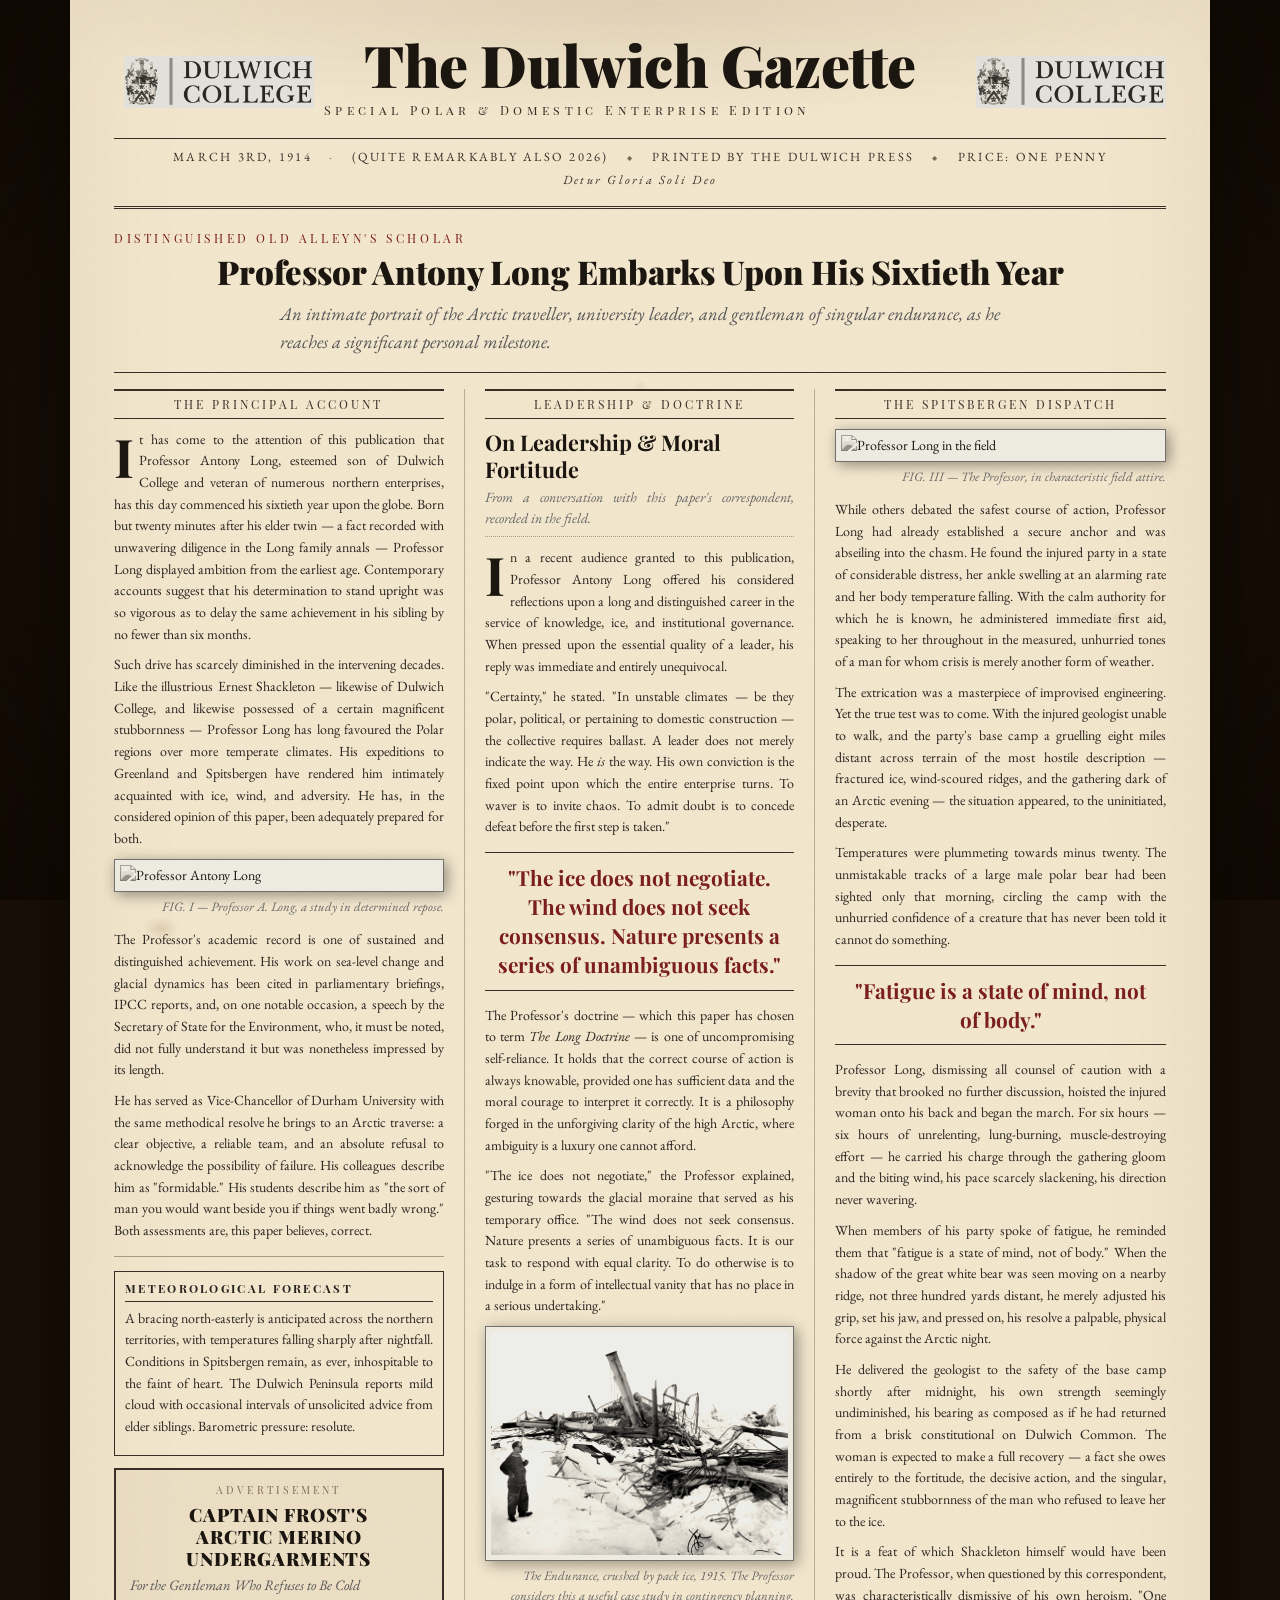
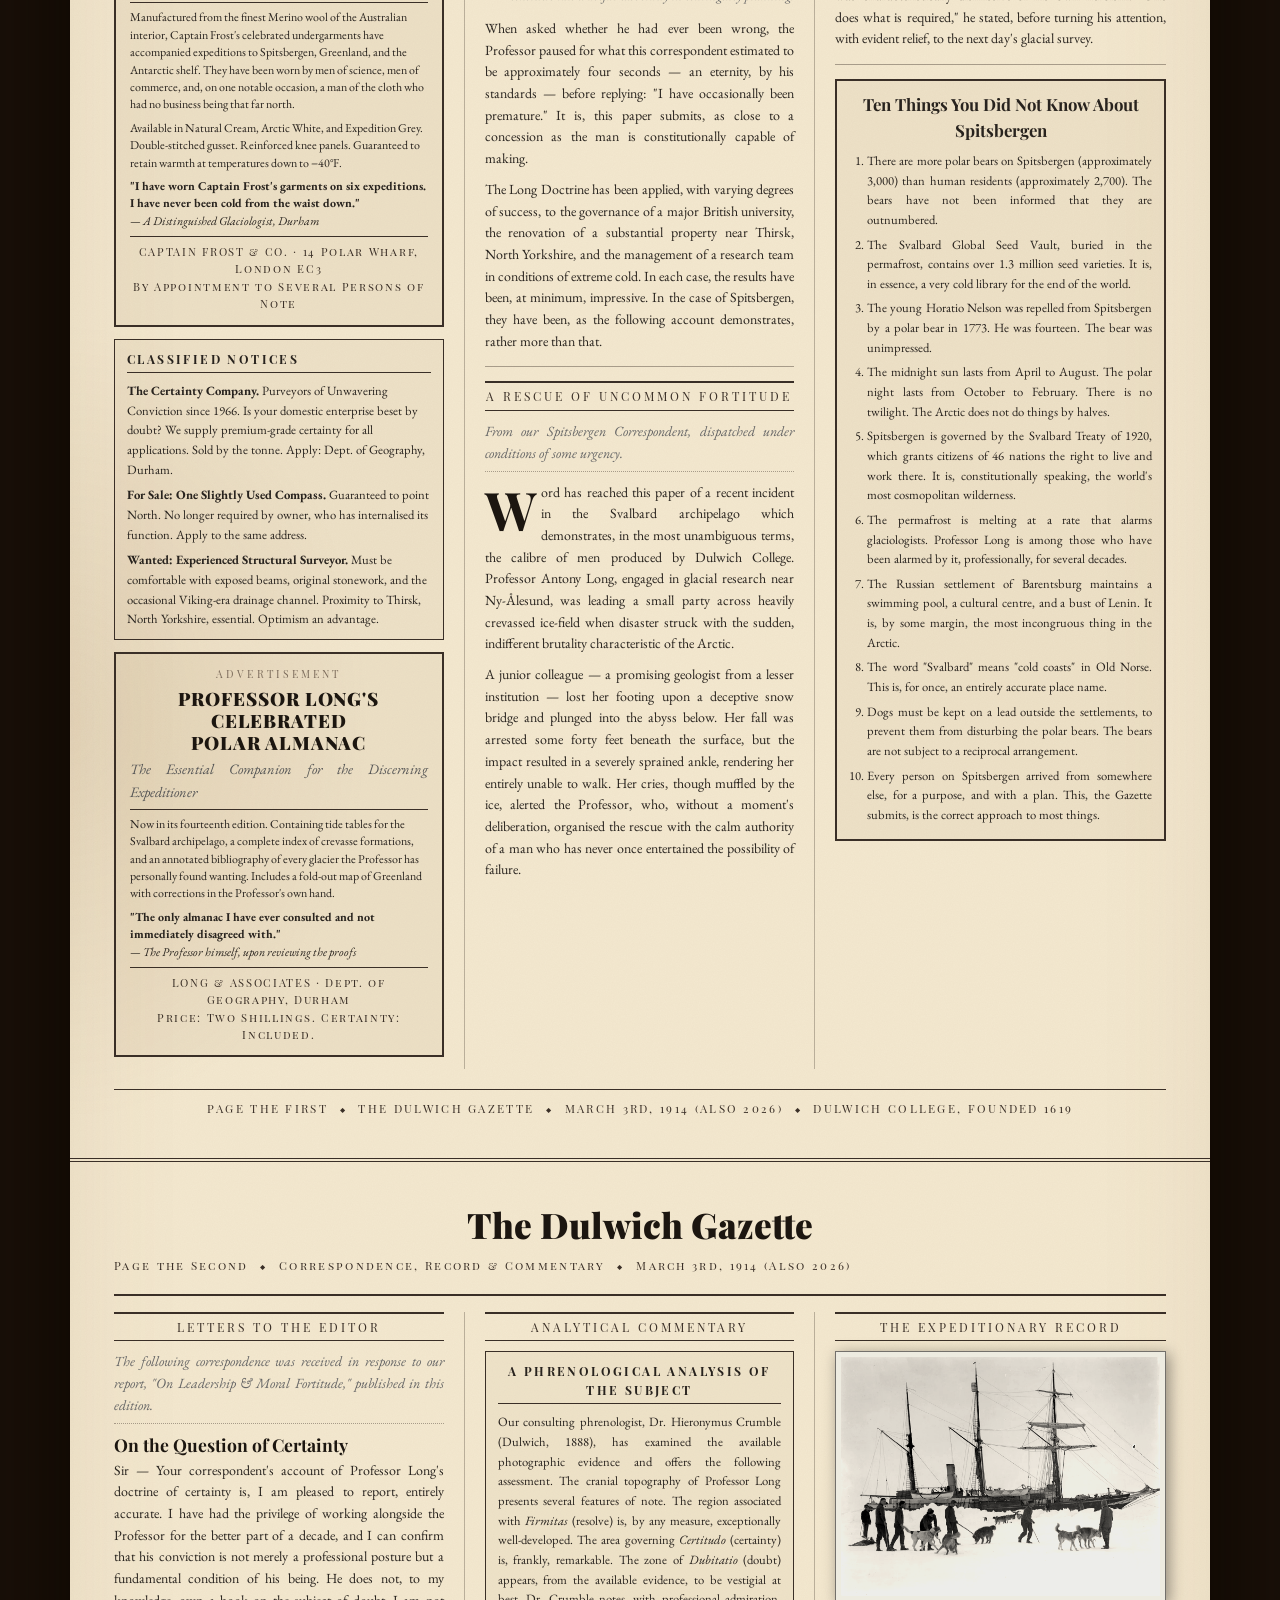
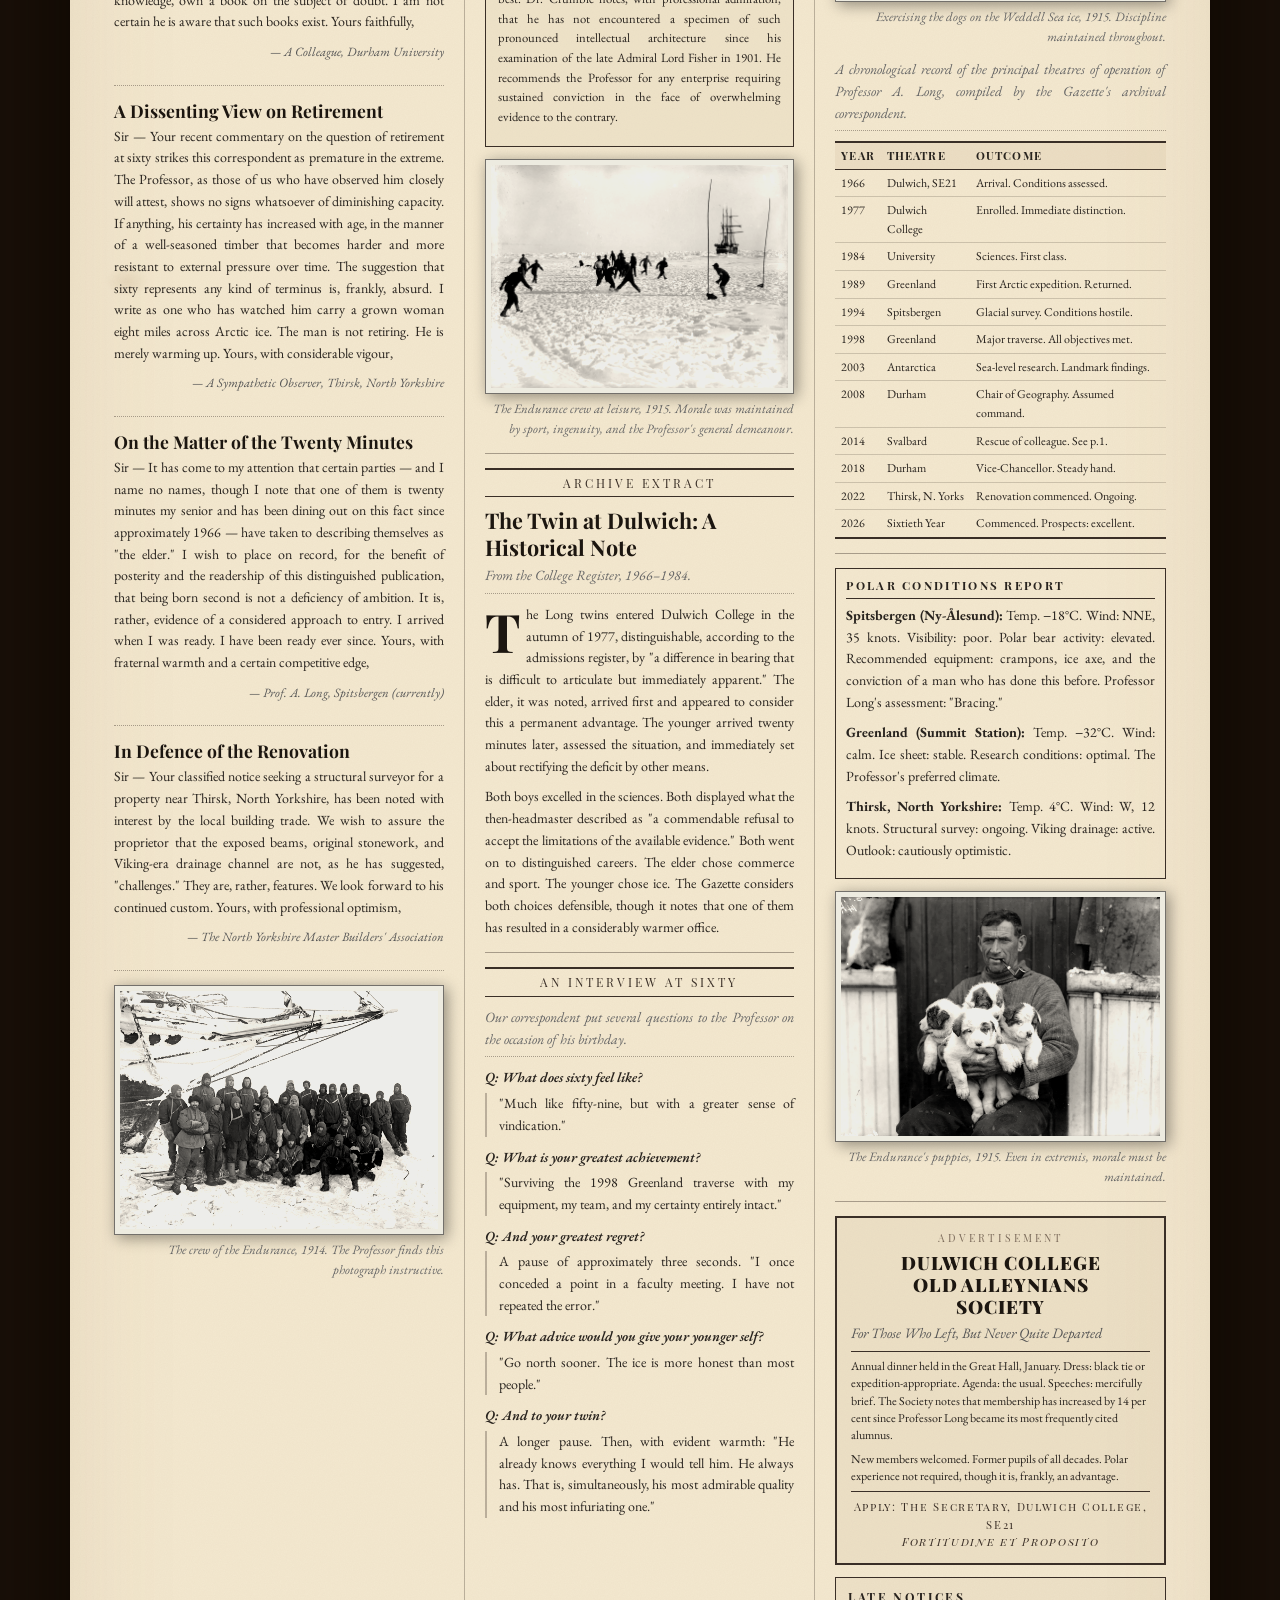
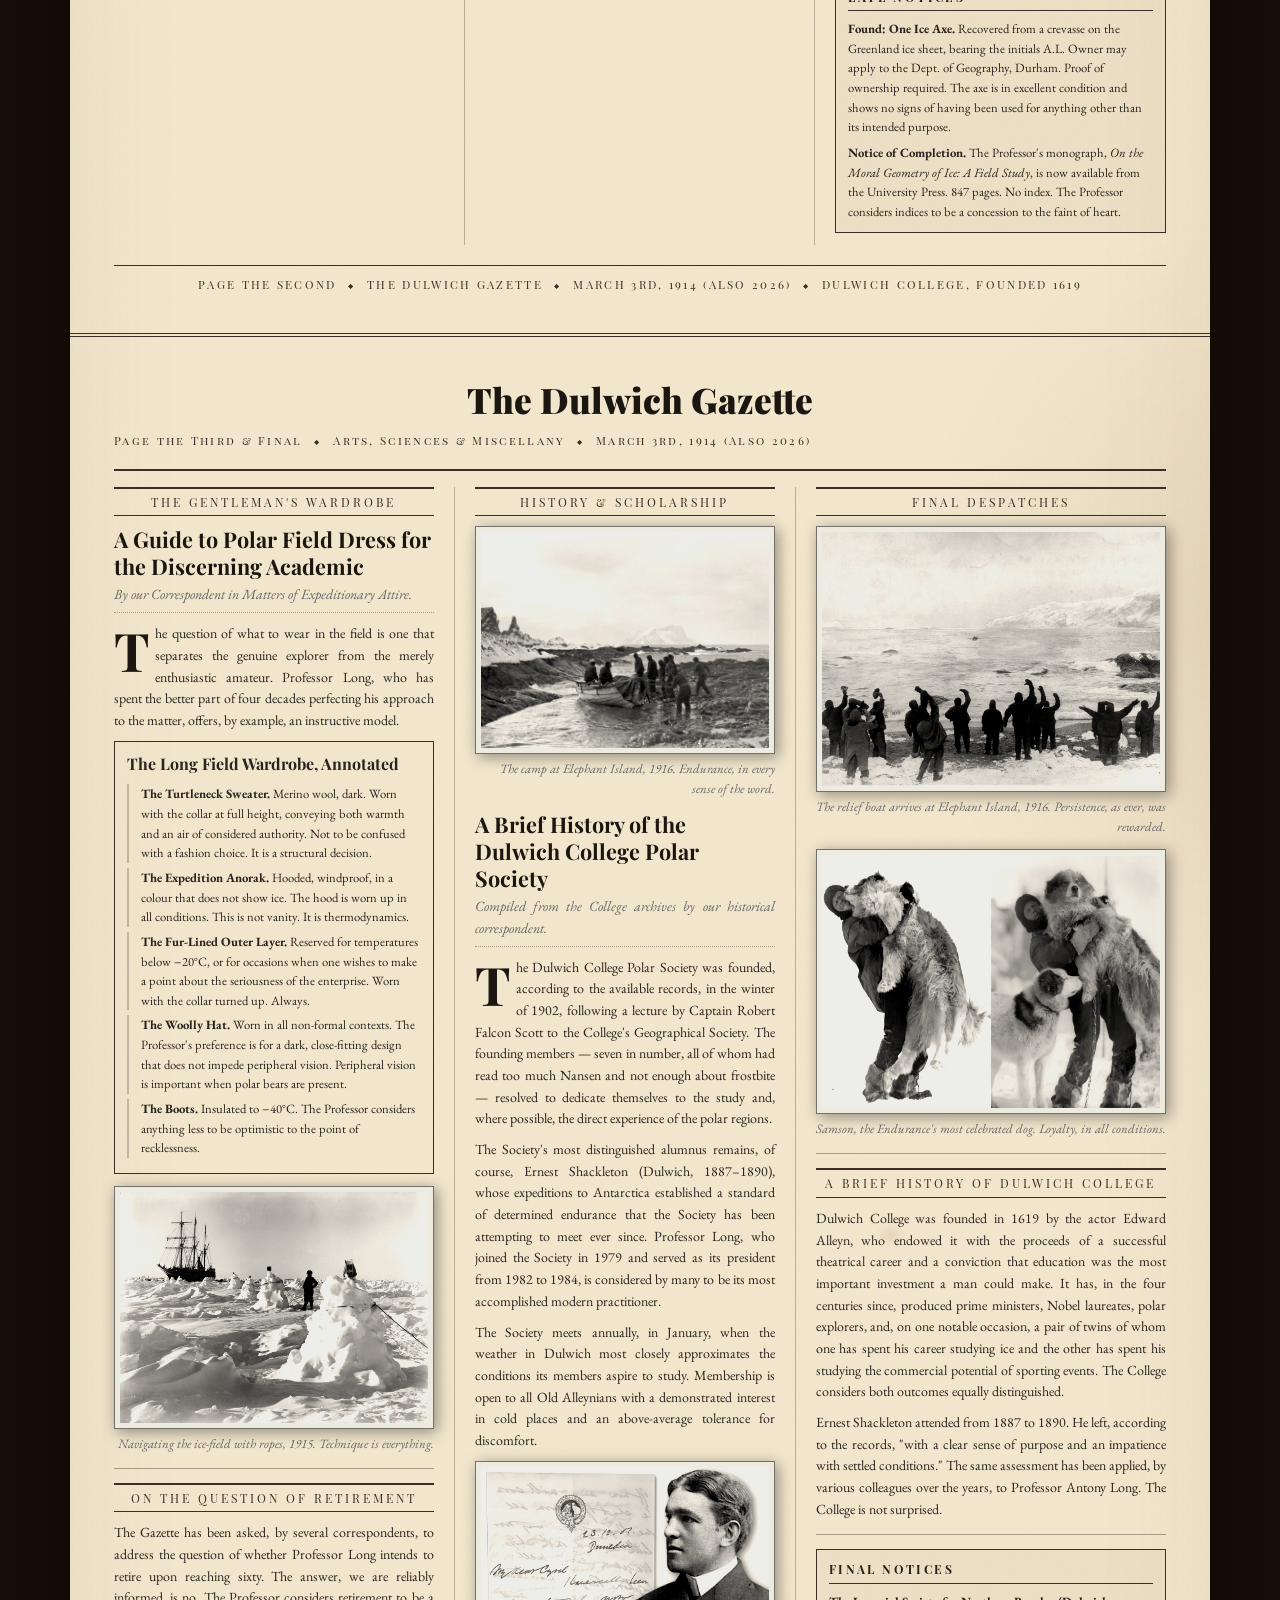
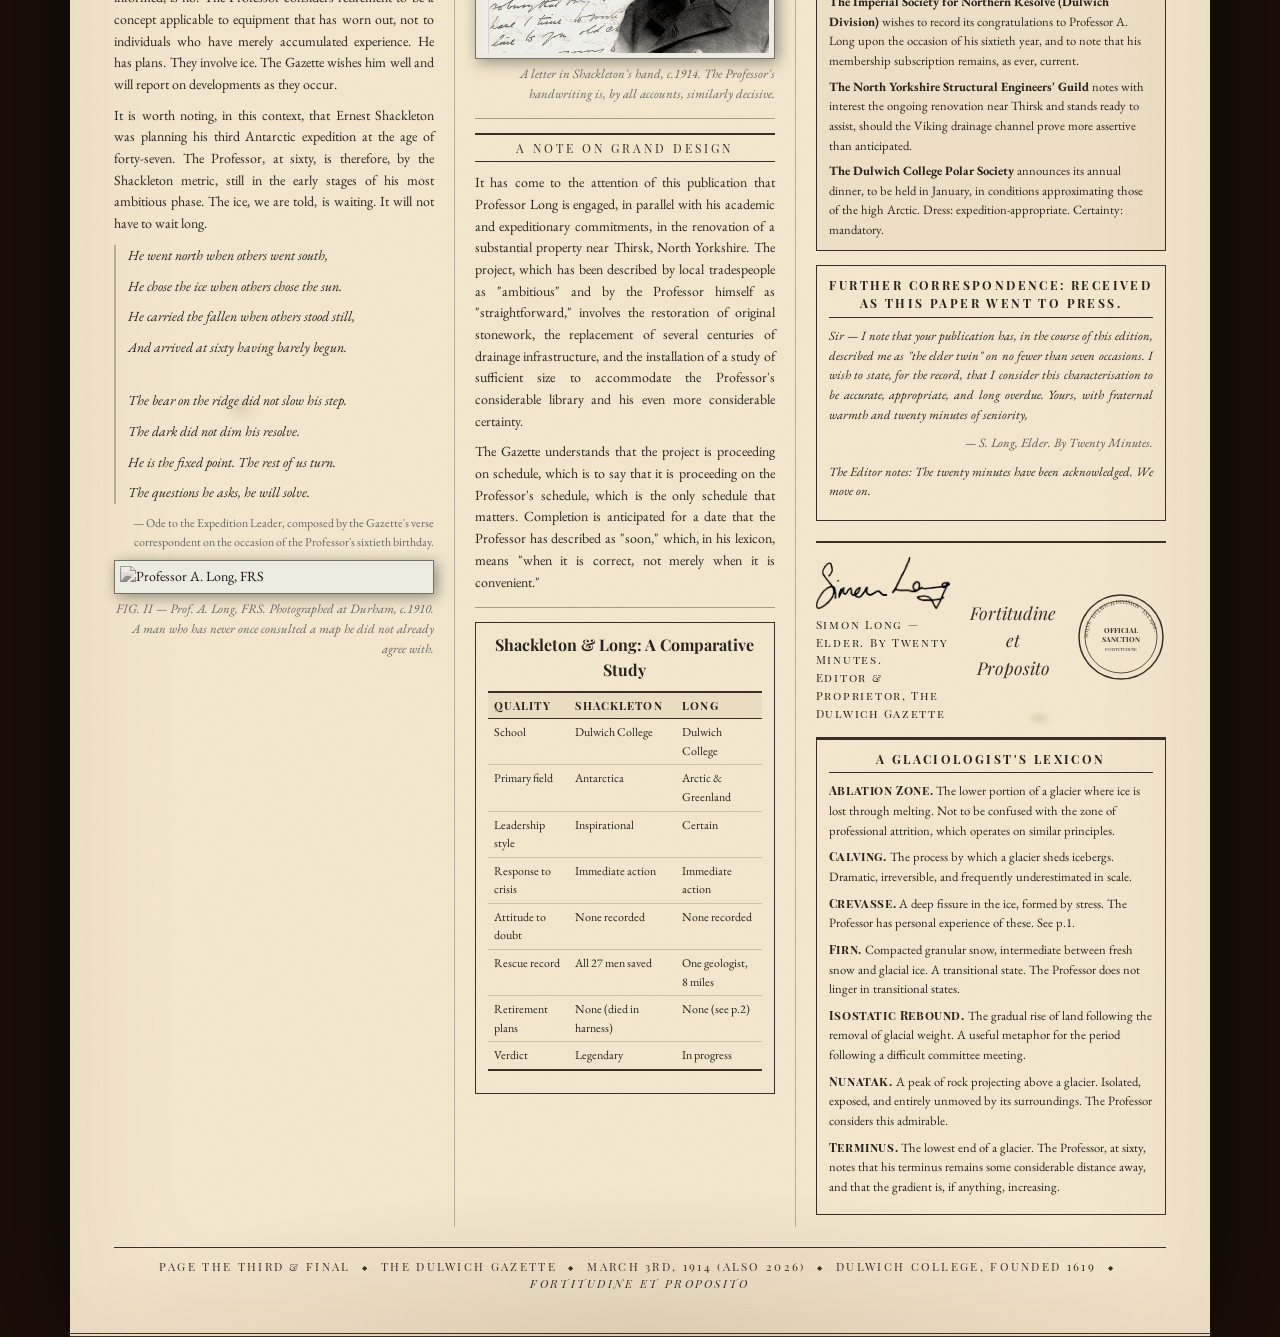
==== commit c7a509a8: "Fix masthead logos: correct proportions, single-line title, elegant alignment" ====
--- a/index.html
+++ b/index.html
@@ -123,23 +123,25 @@
         .crest-block {
             display: flex;
             align-items: center;
-            padding: 0 20px;
-            flex-shrink: 0;
+            justify-content: center;
+            flex: 0 0 210px;
         }
 
         .crest-img {
-            height: 52px;
+            width: 190px;
+            height: auto;
             filter: grayscale(1) contrast(1.1) sepia(0.15) brightness(0.88);
             opacity: 0.85;
         }
 
         .gazette-title {
             font-family: 'Playfair Display', serif;
-            font-size: 4.8rem;
+            font-size: 3.6rem;
             font-weight: 900;
             line-height: 1;
             color: #1C1610;
             letter-spacing: -0.01em;
+            white-space: nowrap;
         }
 
         .gazette-subtitle {
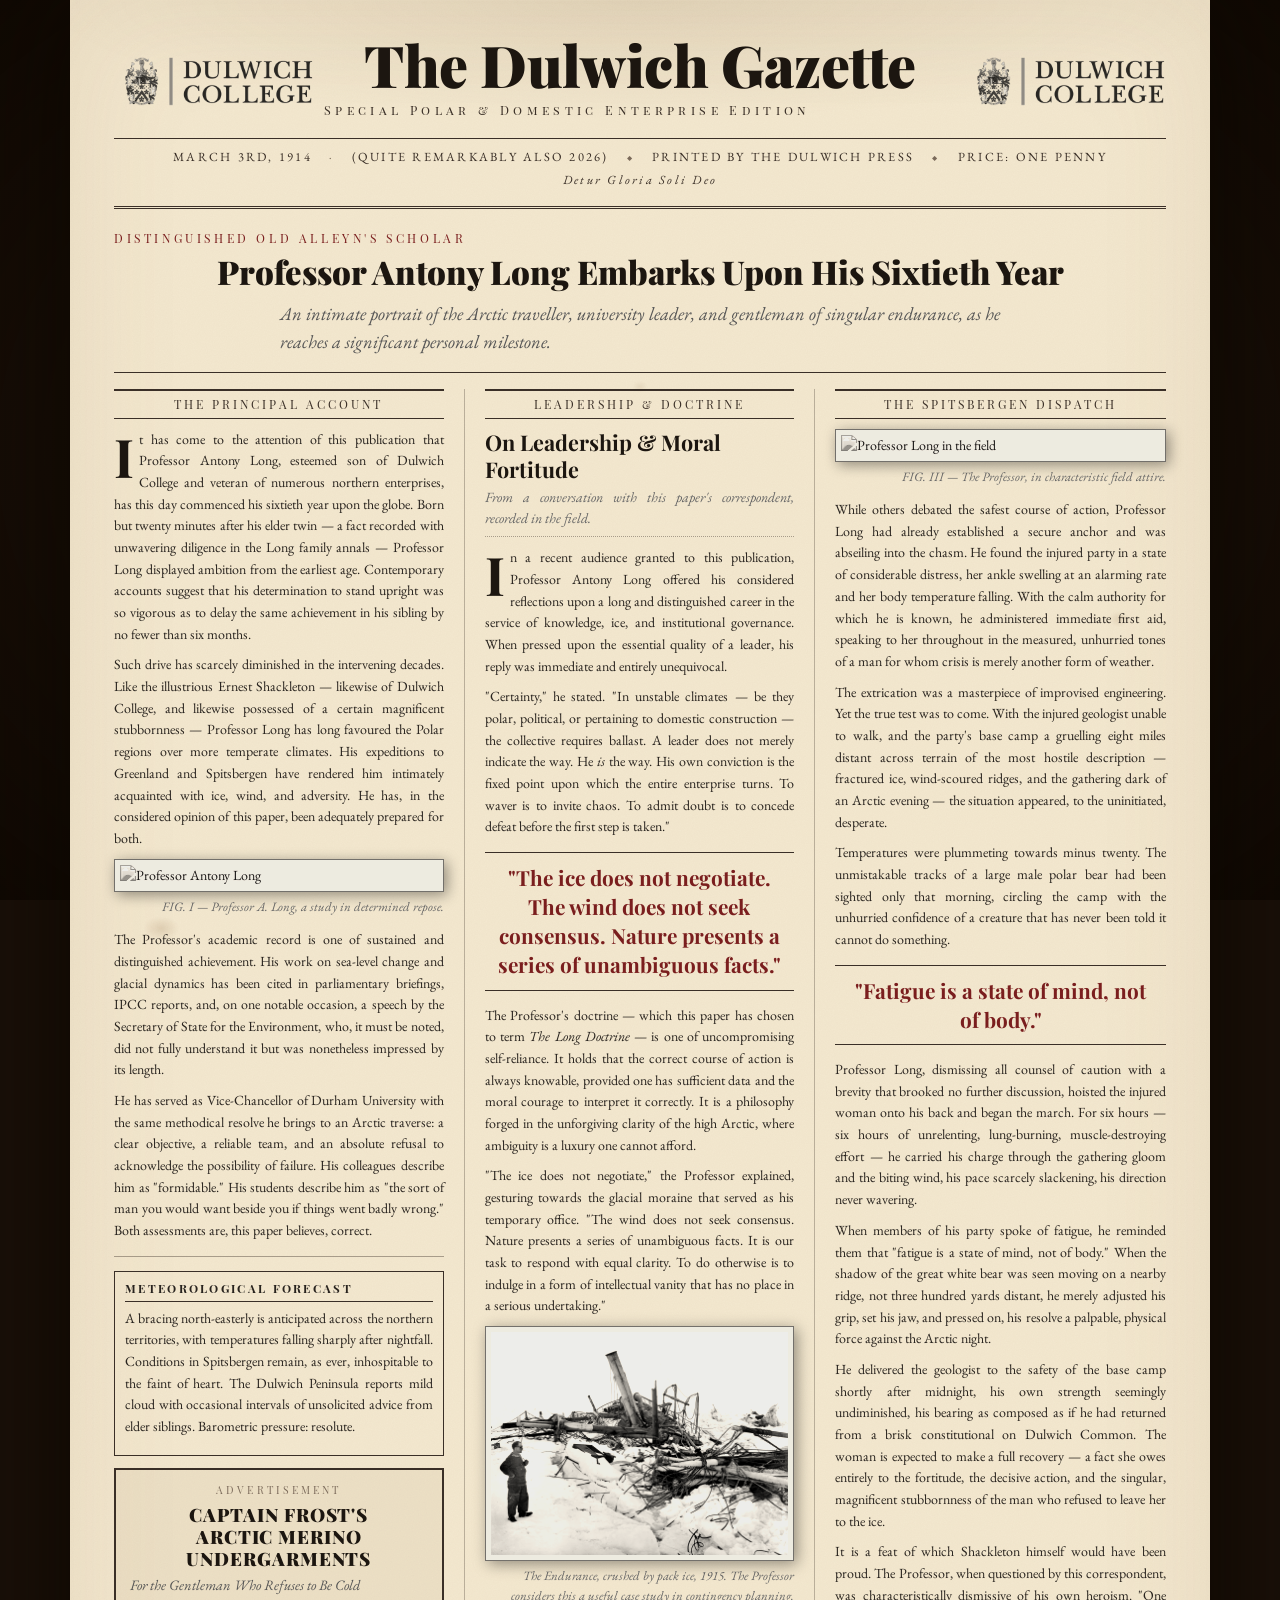
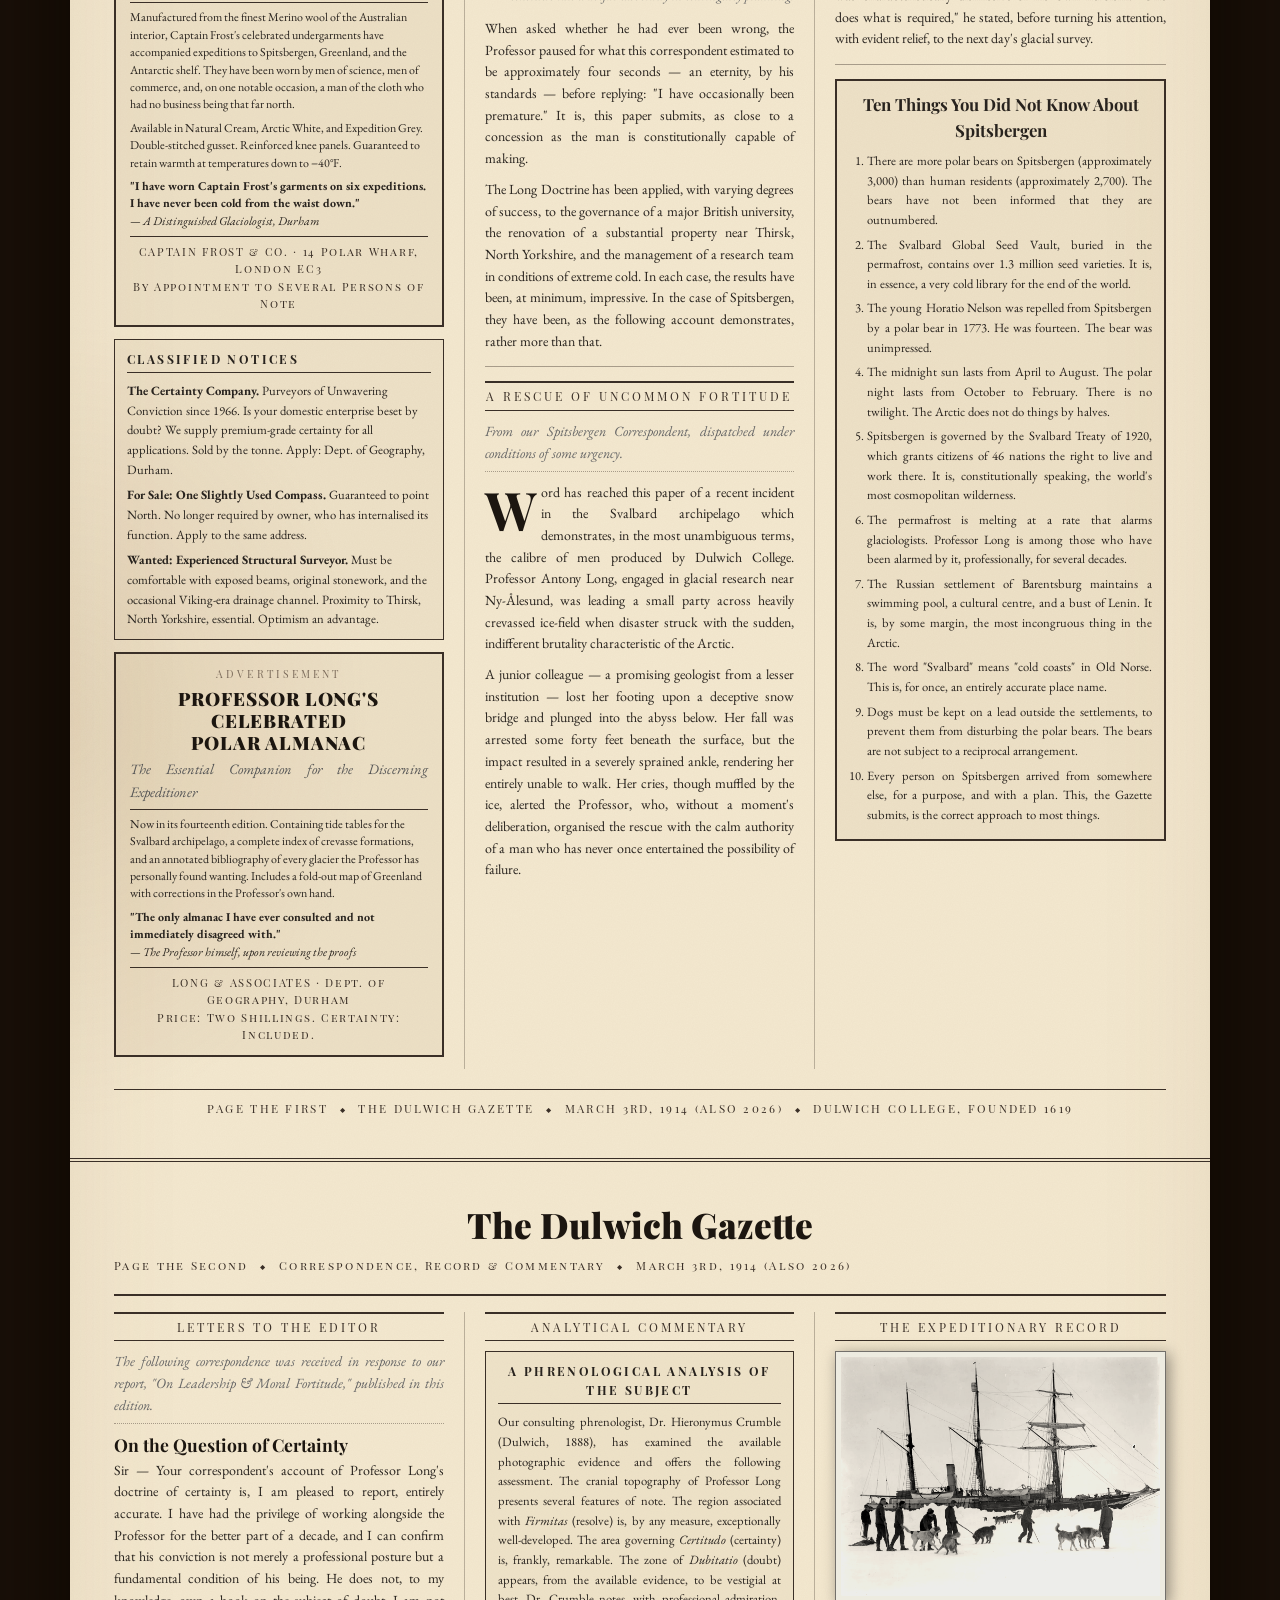
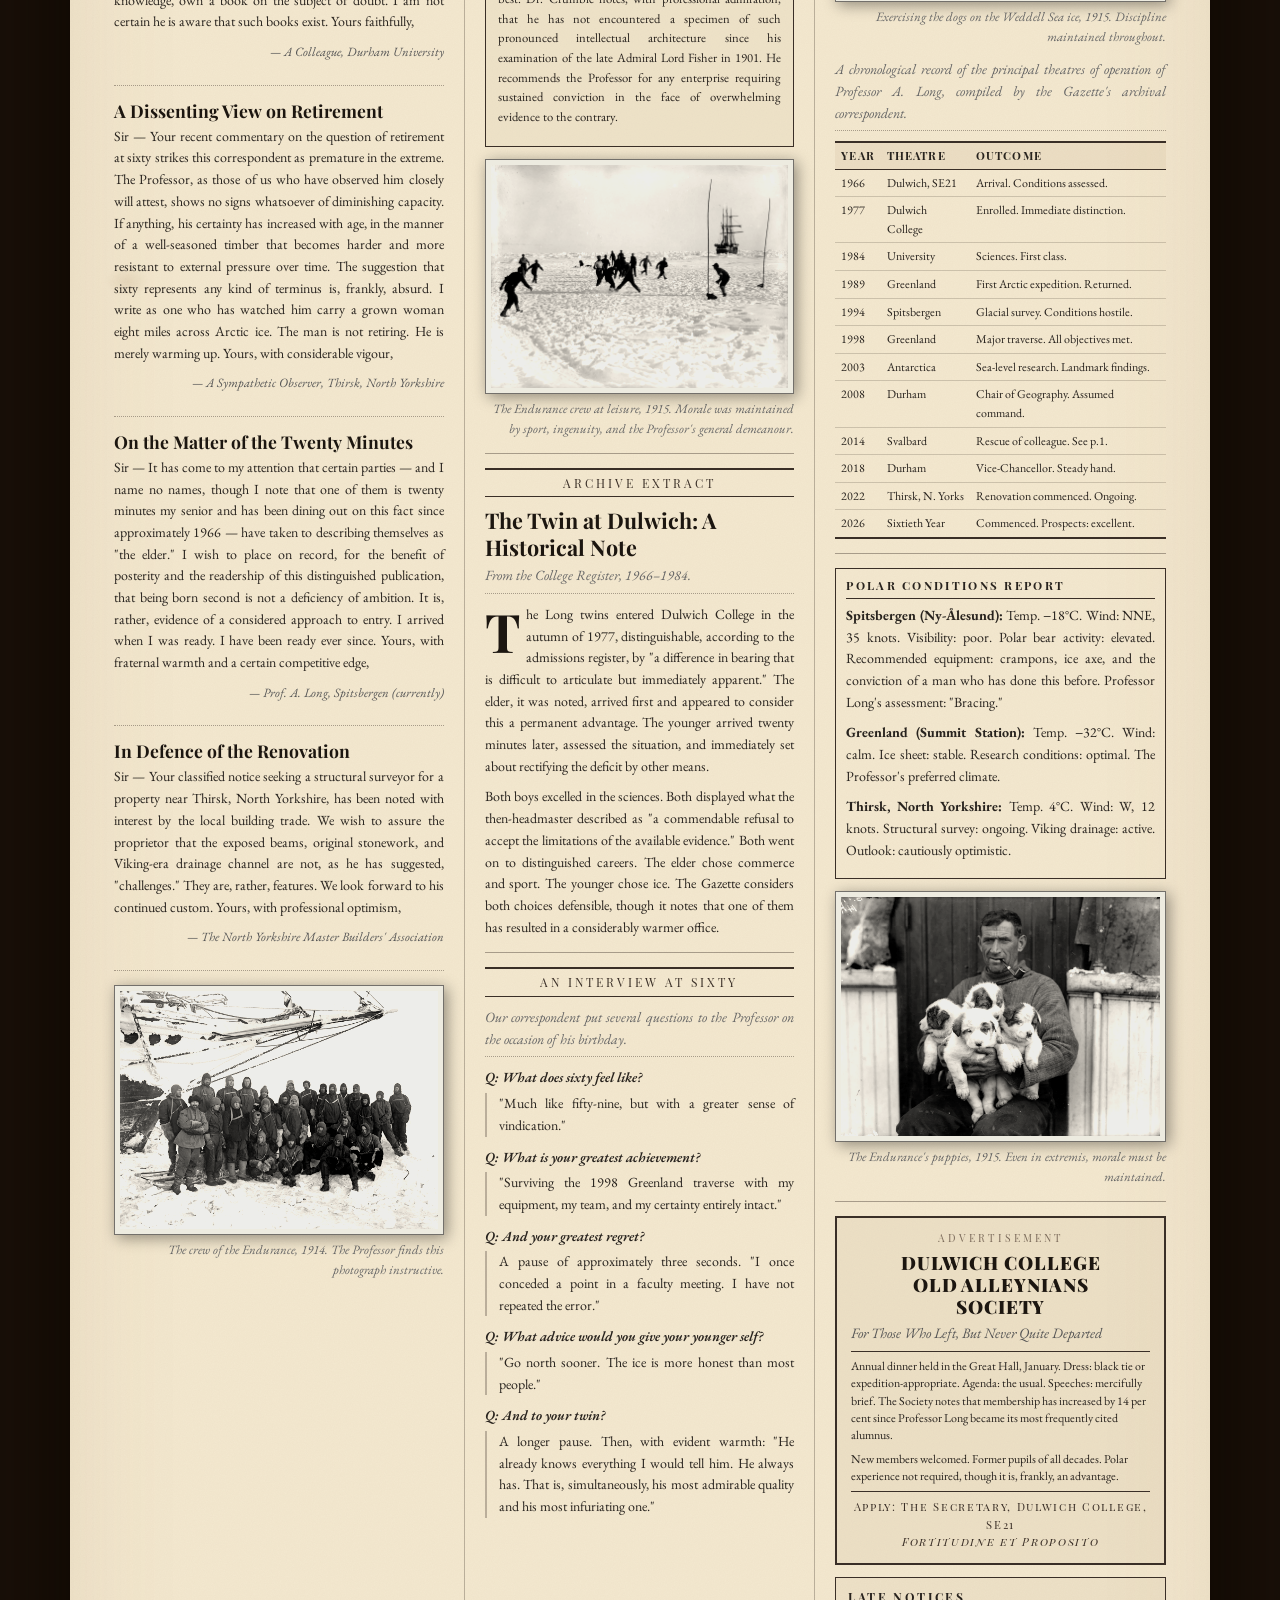
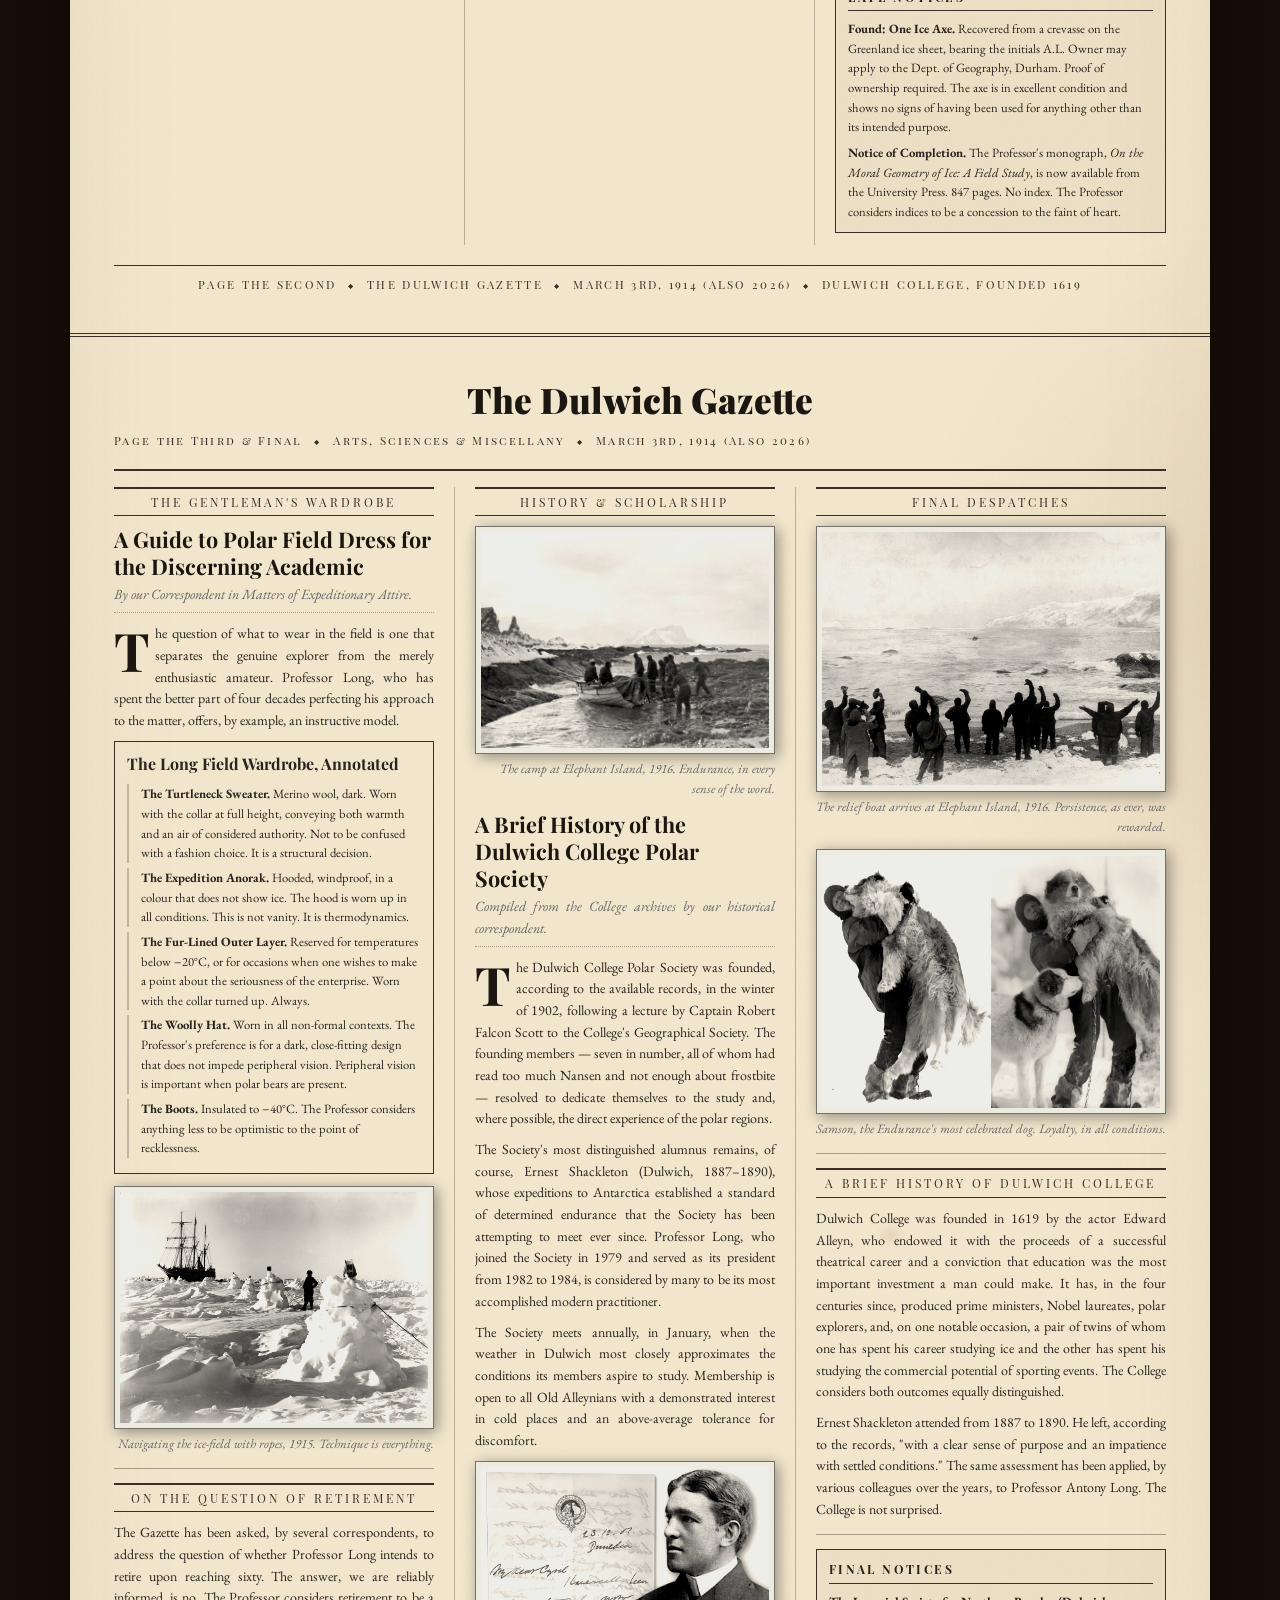
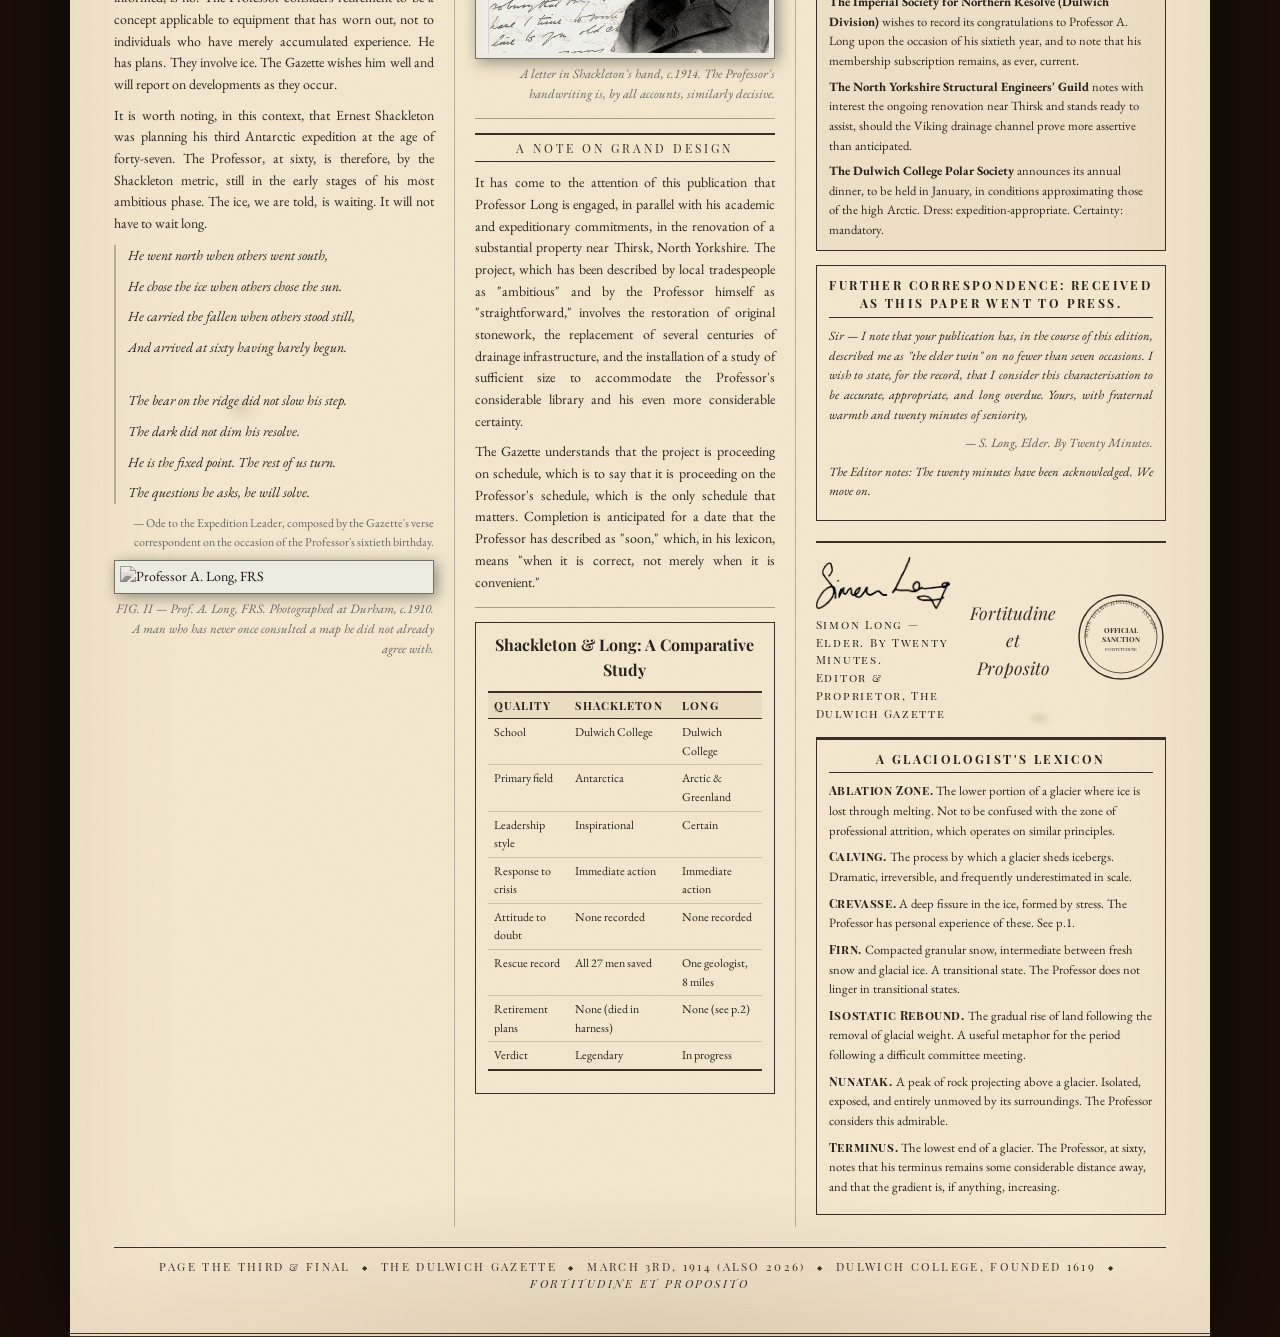
==== commit 763359fa: "Fix: use transparent logo PNG to remove grey box background on masthead" ====
--- a/index.html
+++ b/index.html
@@ -773,14 +773,14 @@
         <header class="masthead">
             <div class="masthead-row">
                 <div class="crest-block">
-                    <img src="images/dulwich_crest.jpg" alt="Dulwich College" class="crest-img">
+                    <img src="images/dulwich_crest_transparent.png" alt="Dulwich College" class="crest-img">
                 </div>
                 <div style="flex:1; text-align:center;">
                     <h1 class="gazette-title">The Dulwich Gazette</h1>
                     <p class="gazette-subtitle">Special Polar &amp; Domestic Enterprise Edition</p>
                 </div>
                 <div class="crest-block" style="justify-content:flex-end;">
-                    <img src="images/dulwich_crest.jpg" alt="Dulwich College" class="crest-img">
+                    <img src="images/dulwich_crest_transparent.png" alt="Dulwich College" class="crest-img">
                 </div>
             </div>
             <div class="masthead-meta">
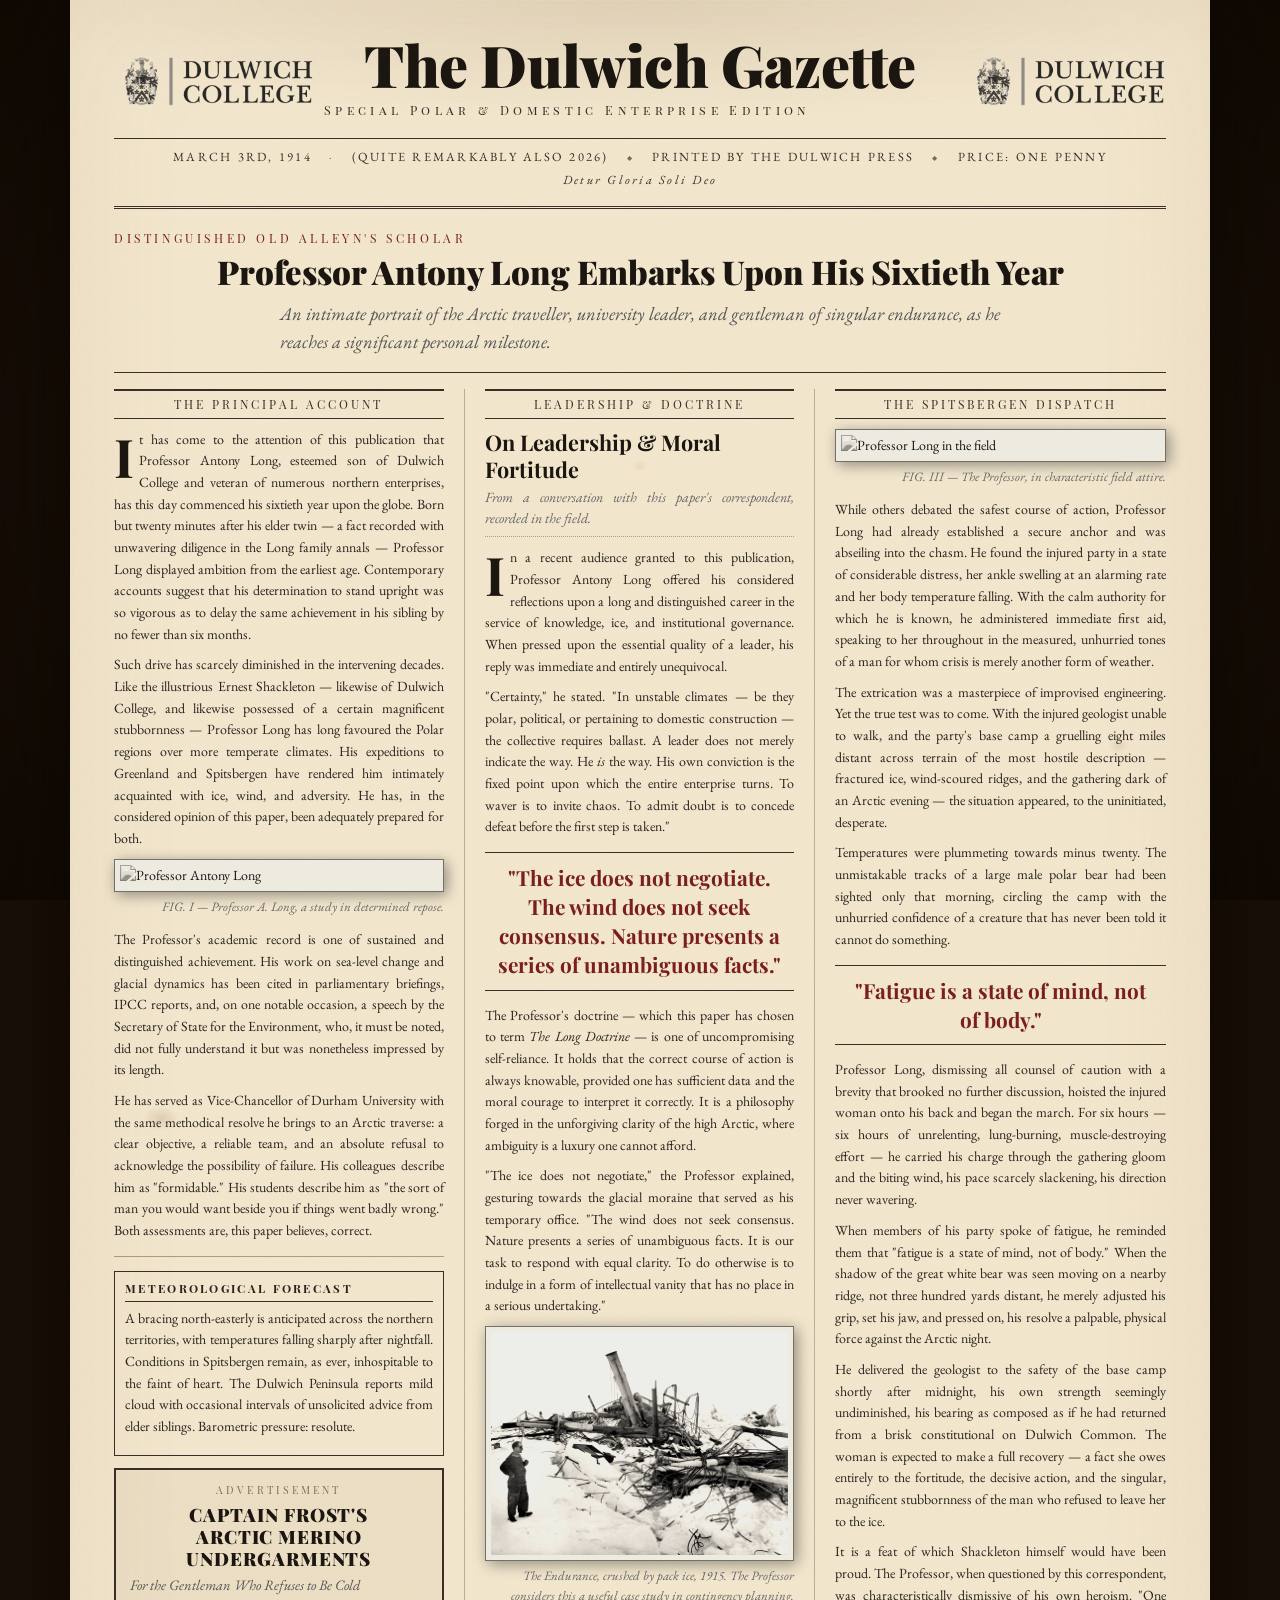
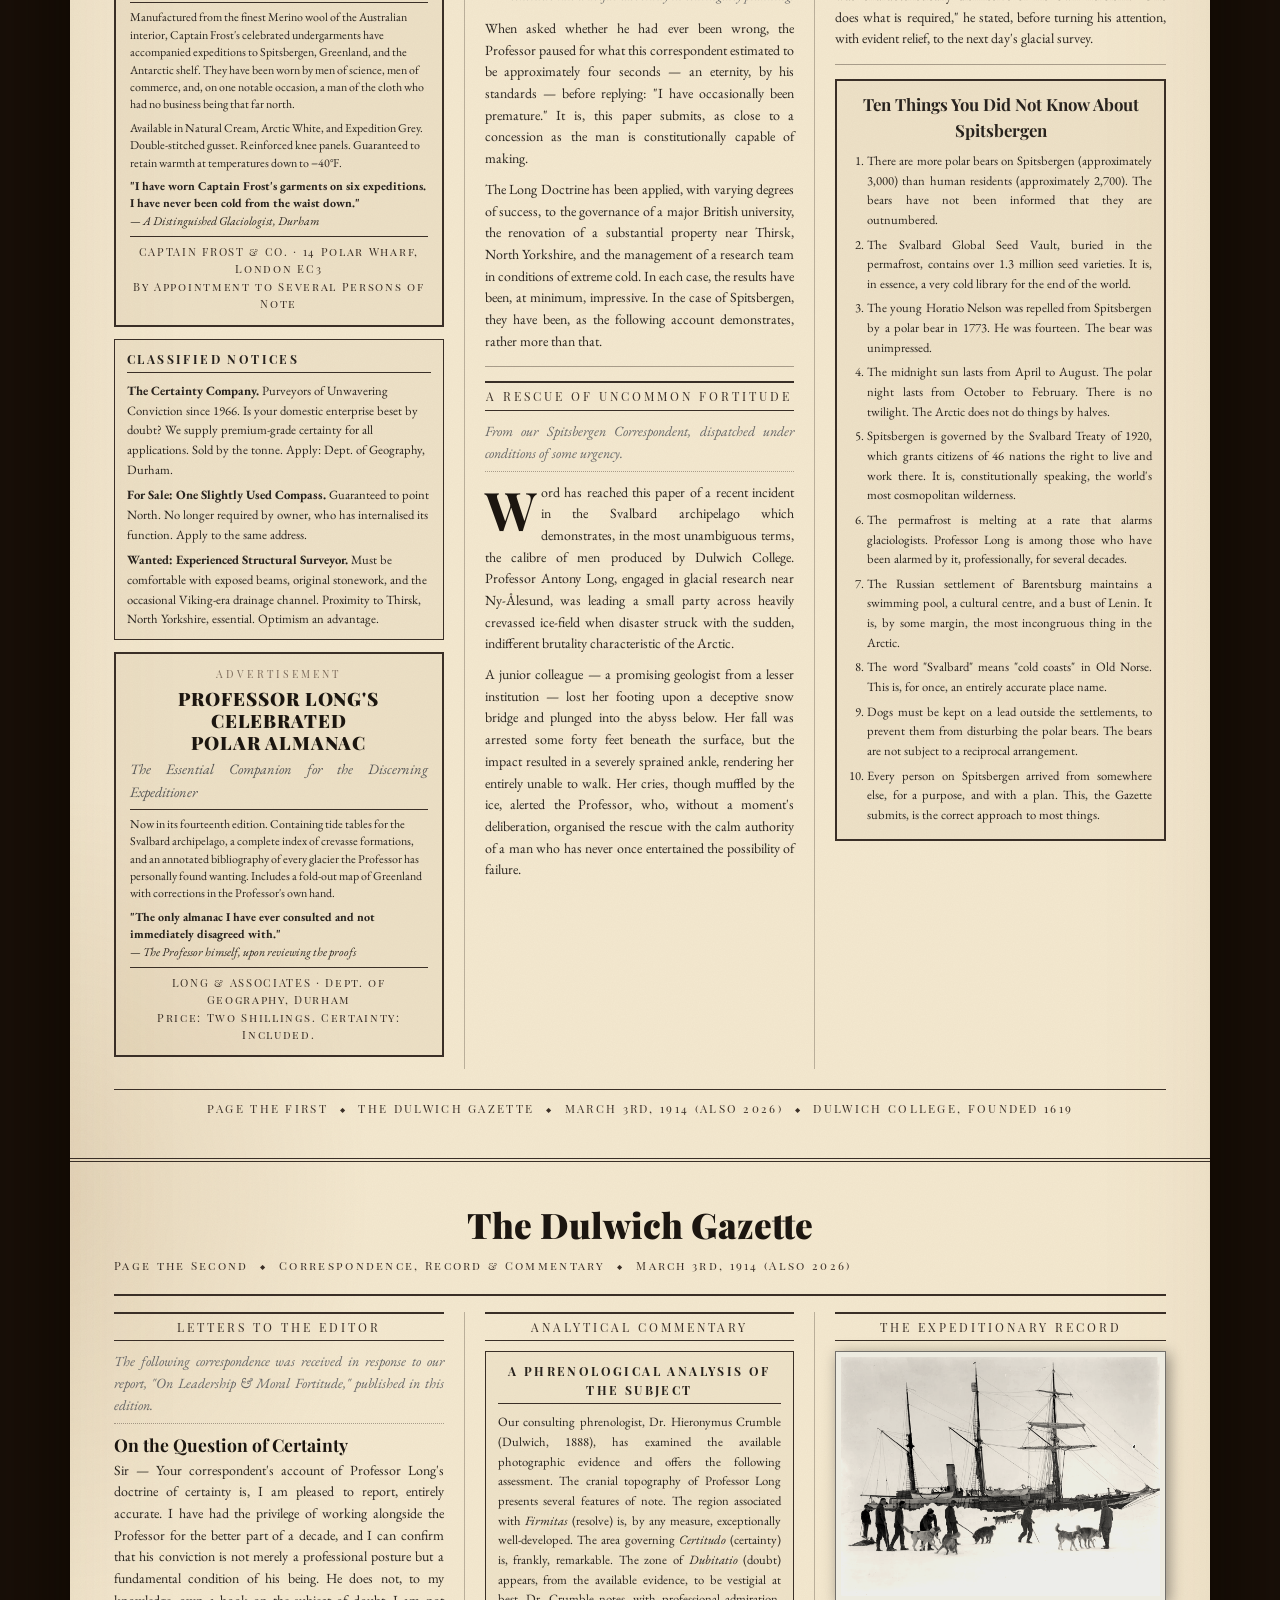
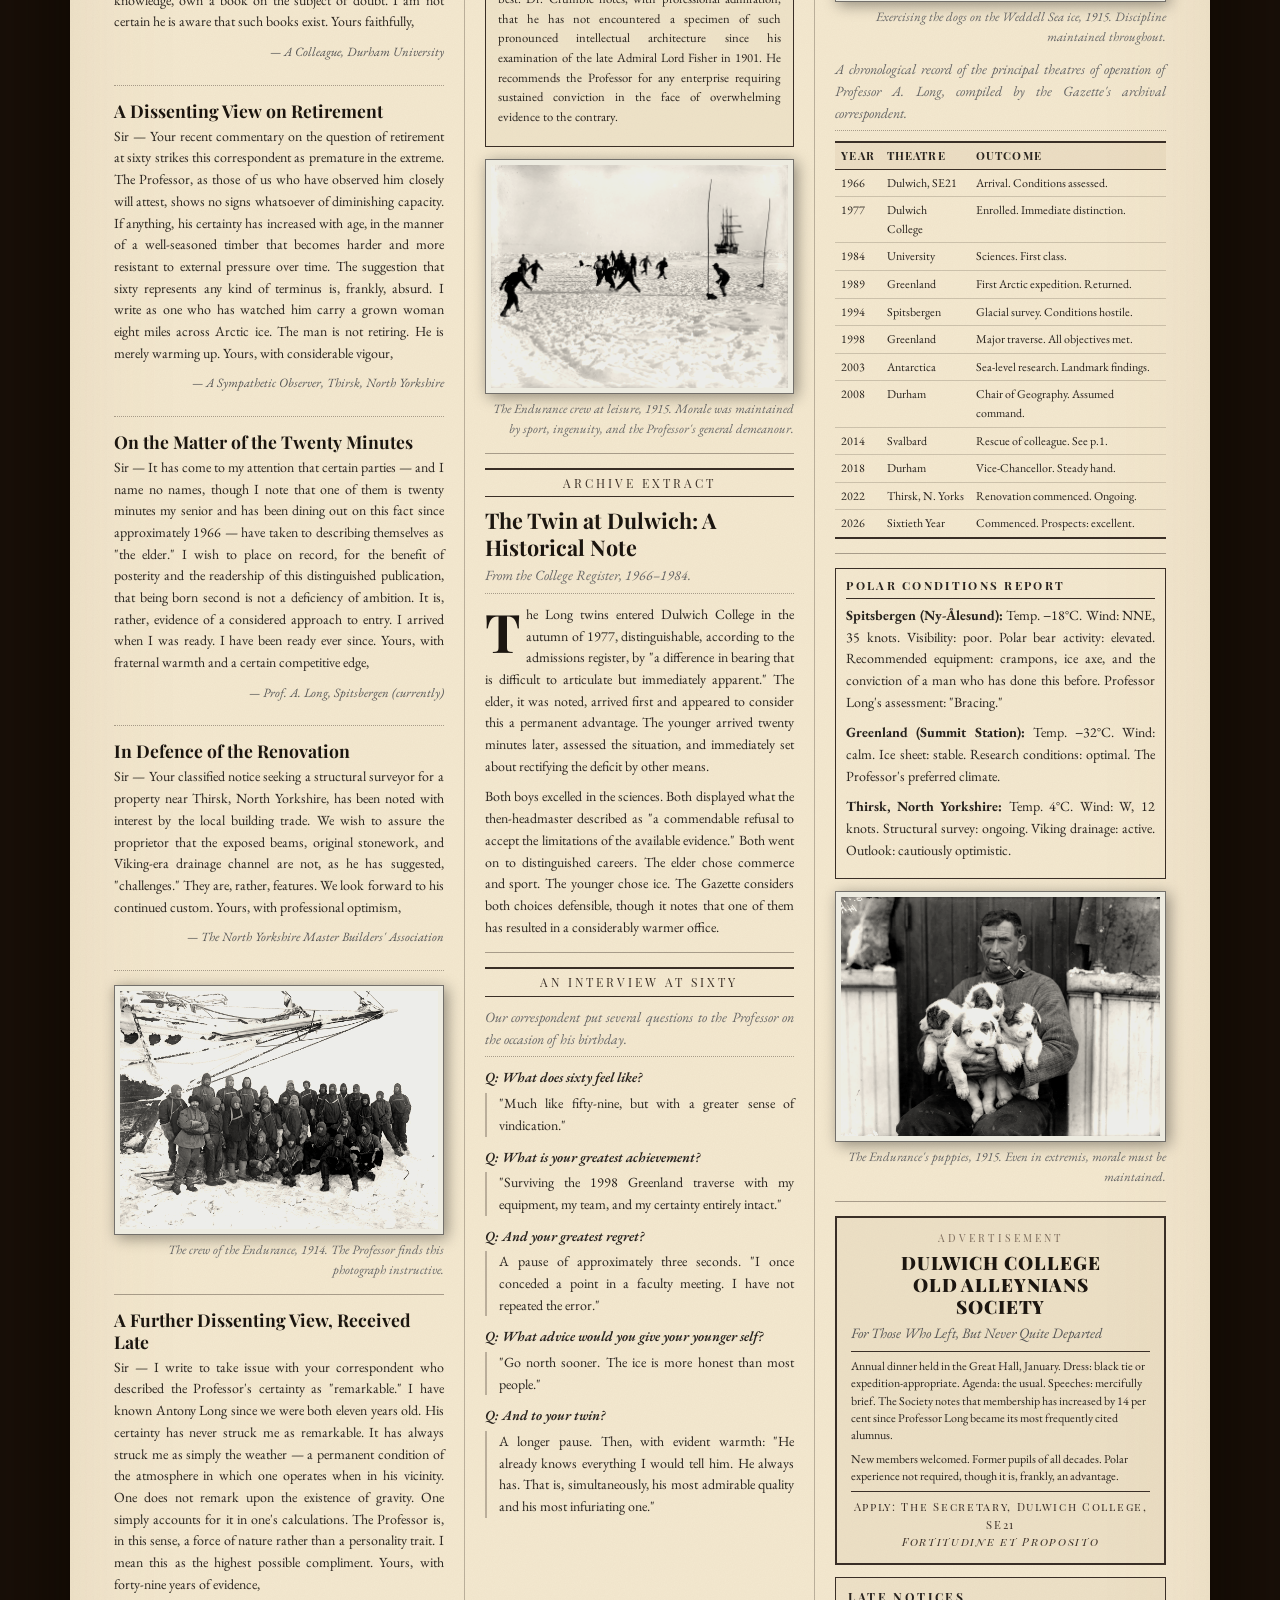
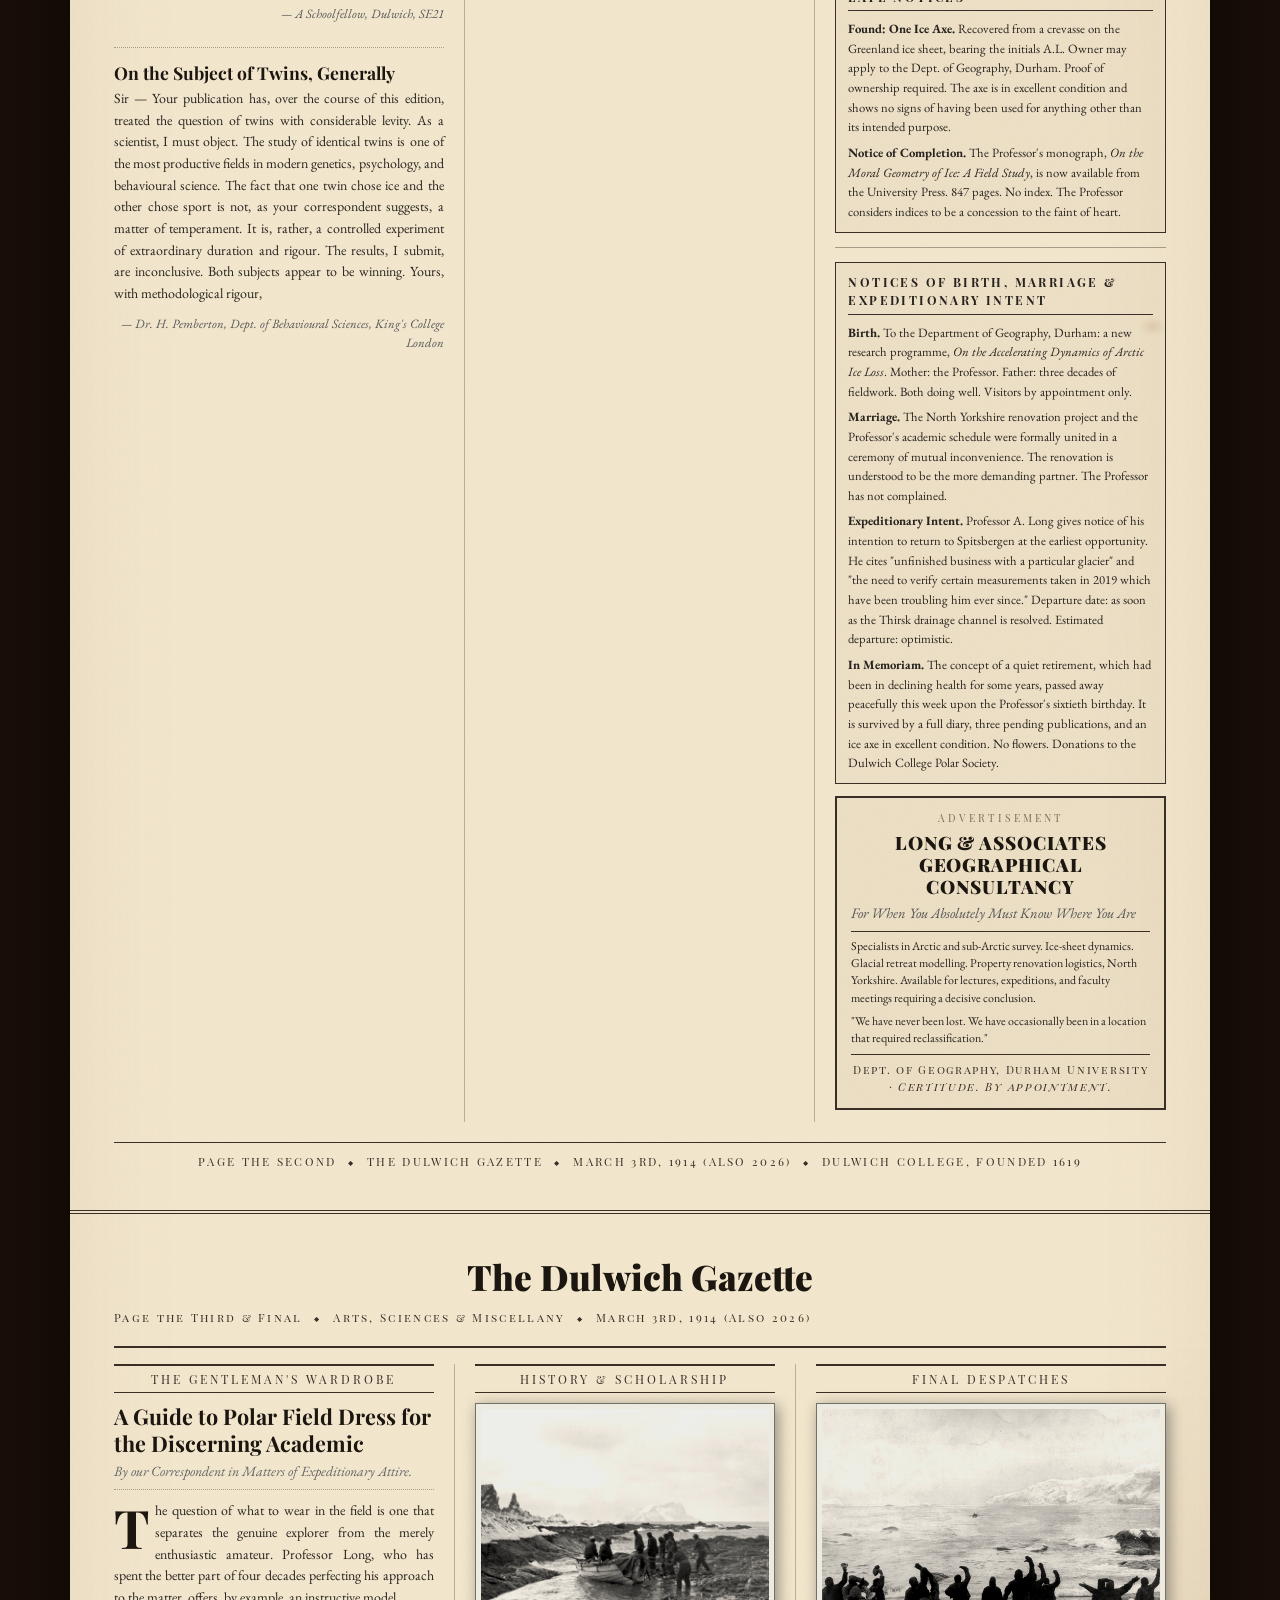
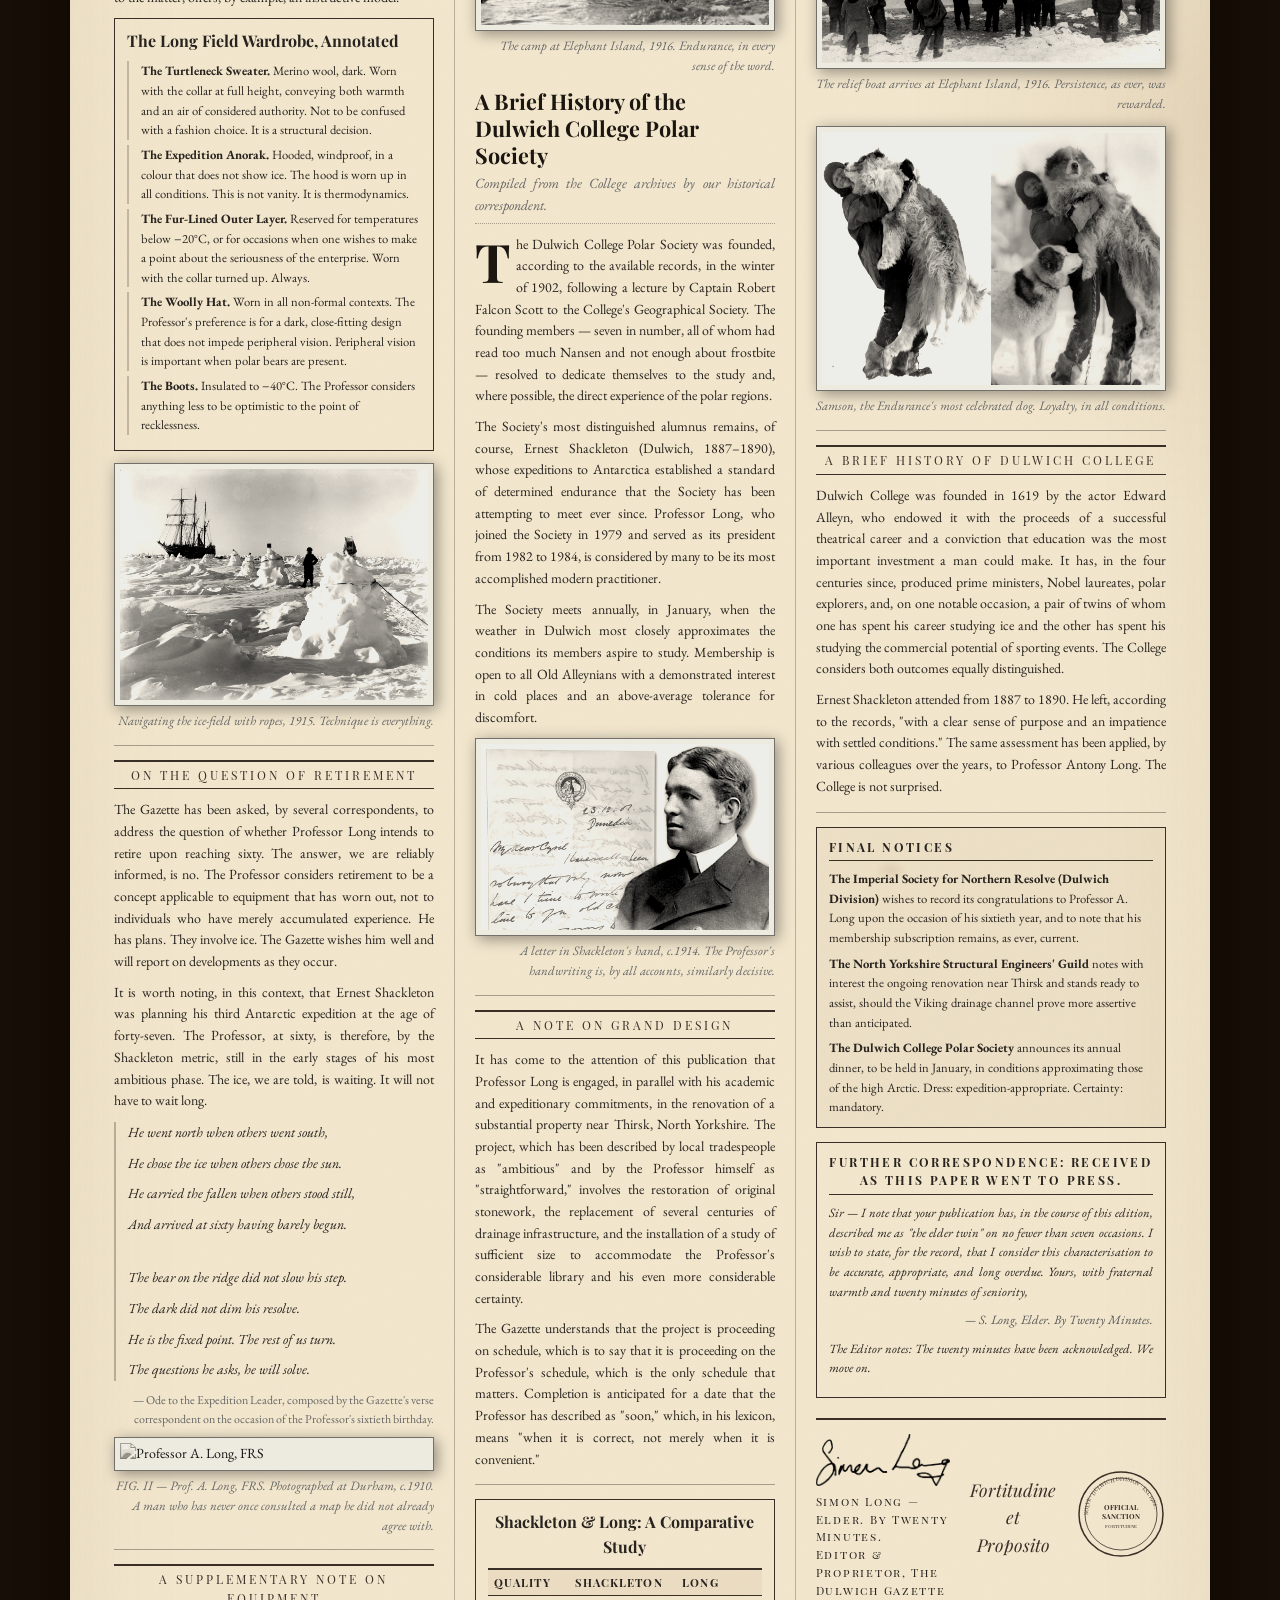
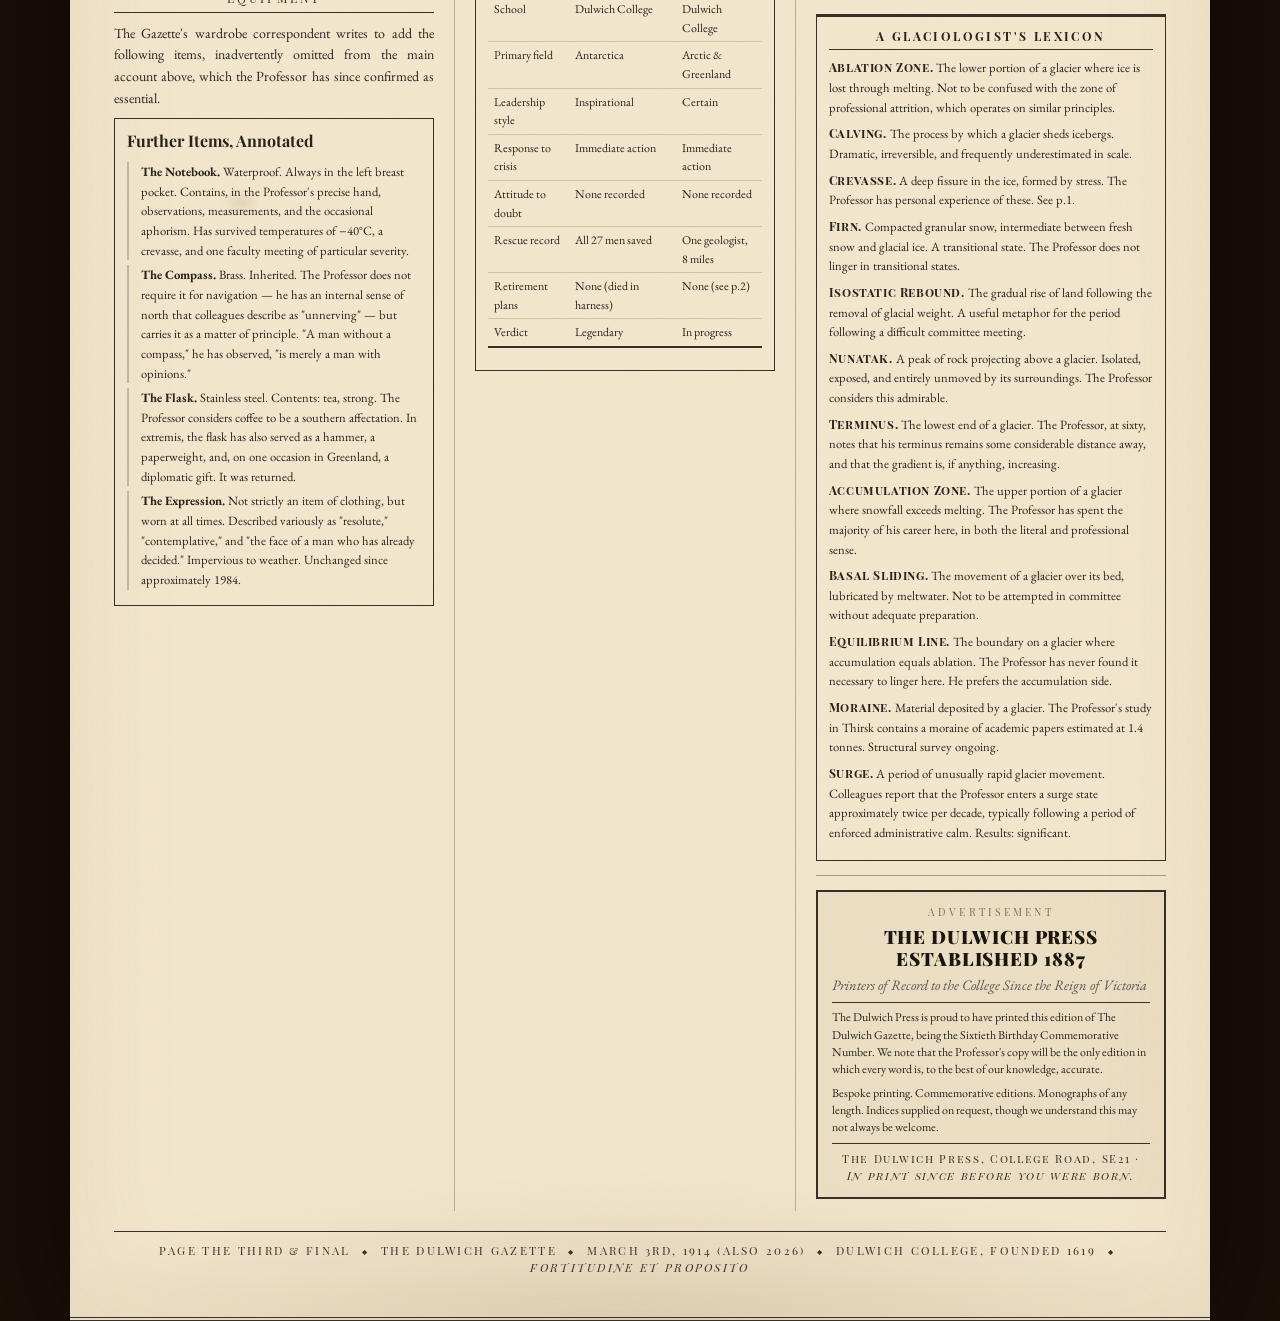
==== commit 05120810: "Fill all column gaps on Pages 2 and 3 with new period content" ====
--- a/index.html
+++ b/index.html
@@ -985,6 +985,20 @@
                     <img src="images/hurley_team.jpg" alt="The Endurance crew">
                     <figcaption>The crew of the Endurance, 1914. The Professor finds this photograph instructive.</figcaption>
                 </figure>
+
+                <hr class="col-divider">
+
+                <div class="letter">
+                    <h3 class="article-title" style="font-size:1.1rem;">A Further Dissenting View, Received Late</h3>
+                    <p>Sir — I write to take issue with your correspondent who described the Professor's certainty as "remarkable." I have known Antony Long since we were both eleven years old. His certainty has never struck me as remarkable. It has always struck me as simply the weather — a permanent condition of the atmosphere in which one operates when in his vicinity. One does not remark upon the existence of gravity. One simply accounts for it in one's calculations. The Professor is, in this sense, a force of nature rather than a personality trait. I mean this as the highest possible compliment. Yours, with forty-nine years of evidence,</p>
+                    <p class="letter-sig">— A Schoolfellow, Dulwich, SE21</p>
+                </div>
+
+                <div class="letter">
+                    <h3 class="article-title" style="font-size:1.1rem;">On the Subject of Twins, Generally</h3>
+                    <p>Sir — Your publication has, over the course of this edition, treated the question of twins with considerable levity. As a scientist, I must object. The study of identical twins is one of the most productive fields in modern genetics, psychology, and behavioural science. The fact that one twin chose ice and the other chose sport is not, as your correspondent suggests, a matter of temperament. It is, rather, a controlled experiment of extraordinary duration and rigour. The results, I submit, are inconclusive. Both subjects appear to be winning. Yours, with methodological rigour,</p>
+                    <p class="letter-sig">— Dr. H. Pemberton, Dept. of Behavioural Sciences, King's College London</p>
+                </div>
             </div>
 
             <!-- CENTRE COLUMN -->
@@ -1099,6 +1113,27 @@
                     <p><strong>Found: One Ice Axe.</strong> Recovered from a crevasse on the Greenland ice sheet, bearing the initials A.L. Owner may apply to the Dept. of Geography, Durham. Proof of ownership required. The axe is in excellent condition and shows no signs of having been used for anything other than its intended purpose.</p>
                     <p><strong>Notice of Completion.</strong> The Professor's monograph, <em>On the Moral Geometry of Ice: A Field Study</em>, is now available from the University Press. 847 pages. No index. The Professor considers indices to be a concession to the faint of heart.</p>
                 </div>
+
+                <hr class="col-divider">
+
+                <div class="classified-box">
+                    <h4>Notices of Birth, Marriage &amp; Expeditionary Intent</h4>
+                    <p><strong>Birth.</strong> To the Department of Geography, Durham: a new research programme, <em>On the Accelerating Dynamics of Arctic Ice Loss</em>. Mother: the Professor. Father: three decades of fieldwork. Both doing well. Visitors by appointment only.</p>
+                    <p><strong>Marriage.</strong> The North Yorkshire renovation project and the Professor's academic schedule were formally united in a ceremony of mutual inconvenience. The renovation is understood to be the more demanding partner. The Professor has not complained.</p>
+                    <p><strong>Expeditionary Intent.</strong> Professor A. Long gives notice of his intention to return to Spitsbergen at the earliest opportunity. He cites "unfinished business with a particular glacier" and "the need to verify certain measurements taken in 2019 which have been troubling him ever since." Departure date: as soon as the Thirsk drainage channel is resolved. Estimated departure: optimistic.</p>
+                    <p><strong>In Memoriam.</strong> The concept of a quiet retirement, which had been in declining health for some years, passed away peacefully this week upon the Professor's sixtieth birthday. It is survived by a full diary, three pending publications, and an ice axe in excellent condition. No flowers. Donations to the Dulwich College Polar Society.</p>
+                </div>
+
+                <div class="advert-box" style="margin-top:10px;">
+                    <p class="advert-kicker">Advertisement</p>
+                    <h4 class="advert-title">LONG &amp; ASSOCIATES<br>GEOGRAPHICAL<br>CONSULTANCY</h4>
+                    <p class="advert-tagline"><em>For When You Absolutely Must Know Where You Are</em></p>
+                    <hr class="advert-rule">
+                    <p class="advert-body">Specialists in Arctic and sub-Arctic survey. Ice-sheet dynamics. Glacial retreat modelling. Property renovation logistics, North Yorkshire. Available for lectures, expeditions, and faculty meetings requiring a decisive conclusion.</p>
+                    <p class="advert-body">"We have never been lost. We have occasionally been in a location that required reclassification."</p>
+                    <hr class="advert-rule">
+                    <p class="advert-footer">Dept. of Geography, Durham University &middot; <em>Certitude. By appointment.</em></p>
+                </div>
             </div>
 
         </div><!-- end col-grid -->
@@ -1168,6 +1203,20 @@
                     <img src="images/antony_edwardian_portrait.png" alt="Professor A. Long, FRS">
                     <figcaption>FIG. II — Prof. A. Long, FRS. Photographed at Durham, c.1910. A man who has never once consulted a map he did not already agree with.</figcaption>
                 </figure>
+
+                <hr class="col-divider">
+
+                <p class="section-rule">A Supplementary Note on Equipment</p>
+
+                <p>The Gazette's wardrobe correspondent writes to add the following items, inadvertently omitted from the main account above, which the Professor has since confirmed as essential.</p>
+
+                <div class="wardrobe-box">
+                    <h4>Further Items, Annotated</h4>
+                    <div class="wardrobe-item"><strong>The Notebook.</strong> Waterproof. Always in the left breast pocket. Contains, in the Professor's precise hand, observations, measurements, and the occasional aphorism. Has survived temperatures of −40°C, a crevasse, and one faculty meeting of particular severity.</div>
+                    <div class="wardrobe-item"><strong>The Compass.</strong> Brass. Inherited. The Professor does not require it for navigation — he has an internal sense of north that colleagues describe as "unnerving" — but carries it as a matter of principle. "A man without a compass," he has observed, "is merely a man with opinions."</div>
+                    <div class="wardrobe-item"><strong>The Flask.</strong> Stainless steel. Contents: tea, strong. The Professor considers coffee to be a southern affectation. In extremis, the flask has also served as a hammer, a paperweight, and, on one occasion in Greenland, a diplomatic gift. It was returned.</div>
+                    <div class="wardrobe-item"><strong>The Expression.</strong> Not strictly an item of clothing, but worn at all times. Described variously as "resolute," "contemplative," and "the face of a man who has already decided." Impervious to weather. Unchanged since approximately 1984.</div>
+                </div>
             </div>
 
             <!-- CENTRE COLUMN -->
@@ -1296,6 +1345,24 @@
                     <div class="lexicon-entry"><strong>Isostatic Rebound.</strong> The gradual rise of land following the removal of glacial weight. A useful metaphor for the period following a difficult committee meeting.</div>
                     <div class="lexicon-entry"><strong>Nunatak.</strong> A peak of rock projecting above a glacier. Isolated, exposed, and entirely unmoved by its surroundings. The Professor considers this admirable.</div>
                     <div class="lexicon-entry"><strong>Terminus.</strong> The lowest end of a glacier. The Professor, at sixty, notes that his terminus remains some considerable distance away, and that the gradient is, if anything, increasing.</div>
+                    <div class="lexicon-entry"><strong>Accumulation Zone.</strong> The upper portion of a glacier where snowfall exceeds melting. The Professor has spent the majority of his career here, in both the literal and professional sense.</div>
+                    <div class="lexicon-entry"><strong>Basal Sliding.</strong> The movement of a glacier over its bed, lubricated by meltwater. Not to be attempted in committee without adequate preparation.</div>
+                    <div class="lexicon-entry"><strong>Equilibrium Line.</strong> The boundary on a glacier where accumulation equals ablation. The Professor has never found it necessary to linger here. He prefers the accumulation side.</div>
+                    <div class="lexicon-entry"><strong>Moraine.</strong> Material deposited by a glacier. The Professor's study in Thirsk contains a moraine of academic papers estimated at 1.4 tonnes. Structural survey ongoing.</div>
+                    <div class="lexicon-entry"><strong>Surge.</strong> A period of unusually rapid glacier movement. Colleagues report that the Professor enters a surge state approximately twice per decade, typically following a period of enforced administrative calm. Results: significant.</div>
+                </div>
+
+                <hr class="col-divider">
+
+                <div class="advert-box">
+                    <p class="advert-kicker">Advertisement</p>
+                    <h4 class="advert-title">THE DULWICH PRESS<br>ESTABLISHED 1887</h4>
+                    <p class="advert-tagline"><em>Printers of Record to the College Since the Reign of Victoria</em></p>
+                    <hr class="advert-rule">
+                    <p class="advert-body">The Dulwich Press is proud to have printed this edition of The Dulwich Gazette, being the Sixtieth Birthday Commemorative Number. We note that the Professor's copy will be the only edition in which every word is, to the best of our knowledge, accurate.</p>
+                    <p class="advert-body">Bespoke printing. Commemorative editions. Monographs of any length. Indices supplied on request, though we understand this may not always be welcome.</p>
+                    <hr class="advert-rule">
+                    <p class="advert-footer">The Dulwich Press, College Road, SE21 &middot; <em>In print since before you were born.</em></p>
                 </div>
             </div>
 
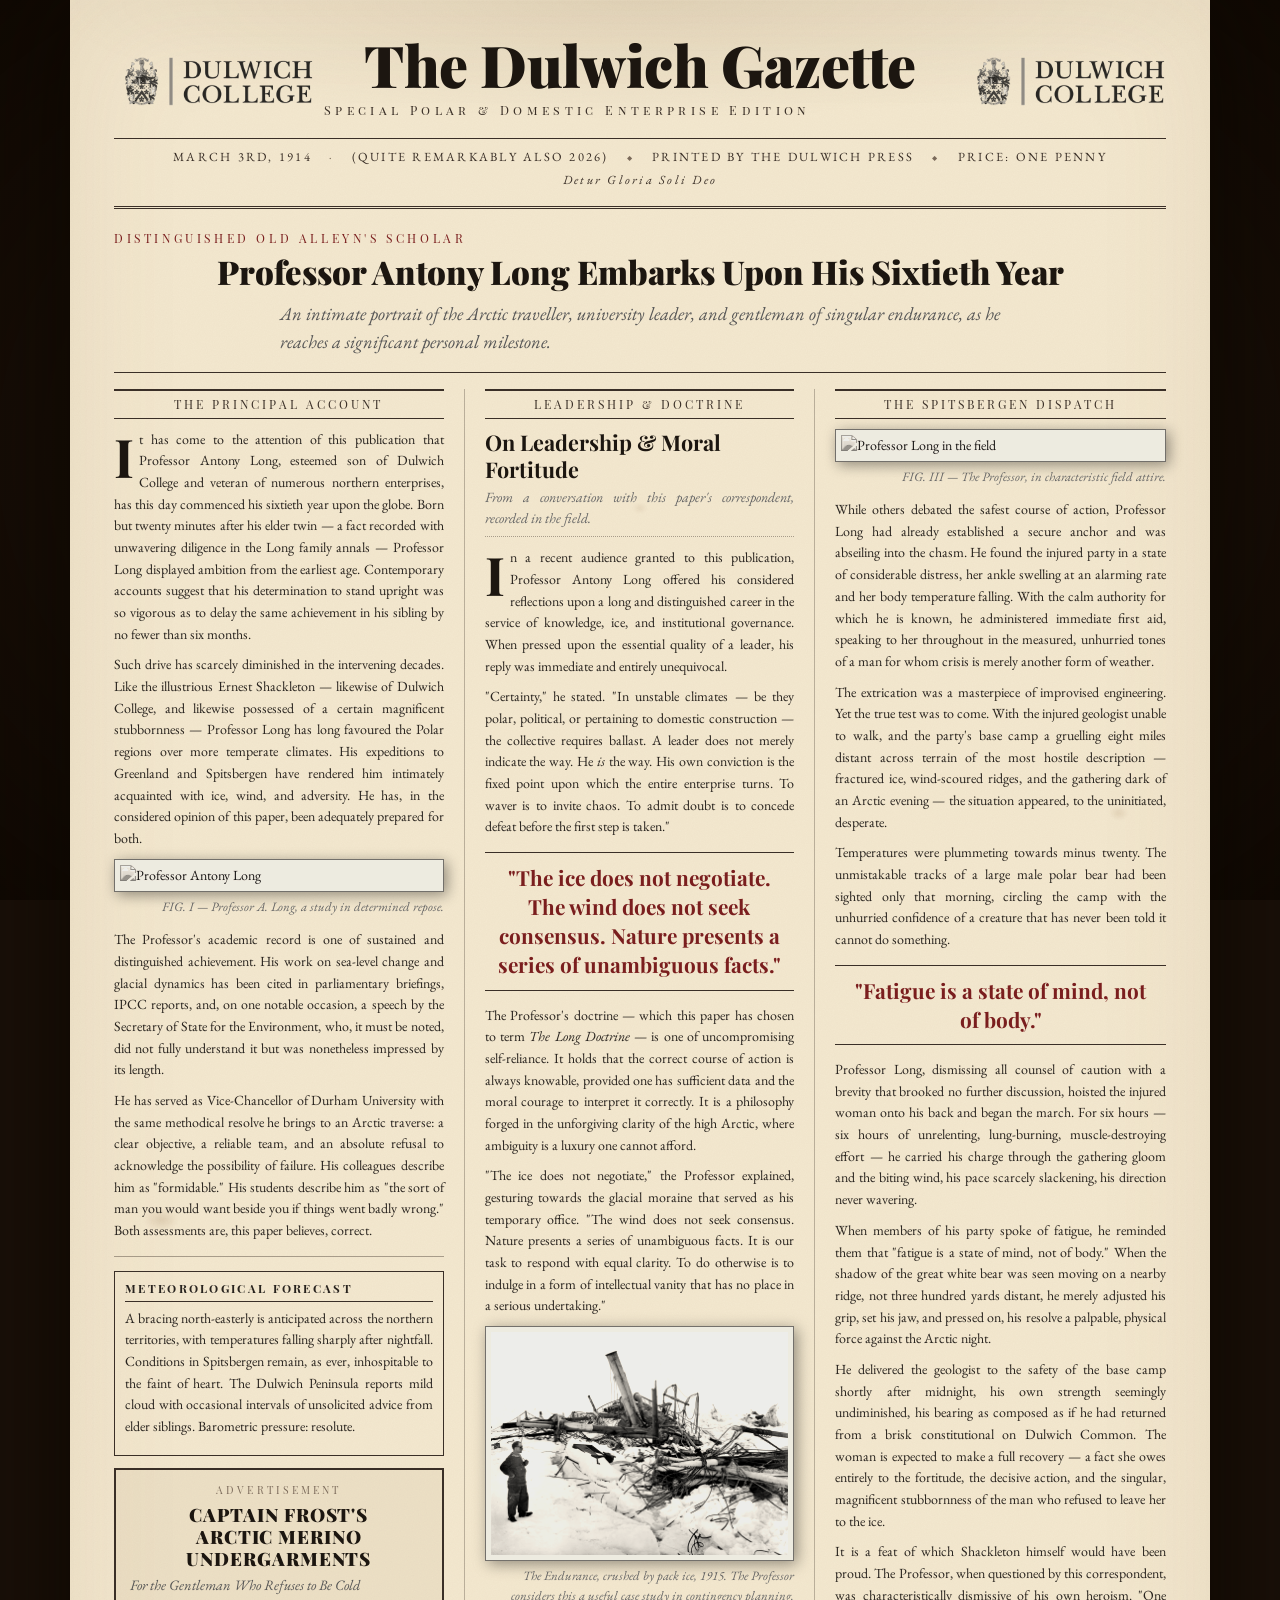
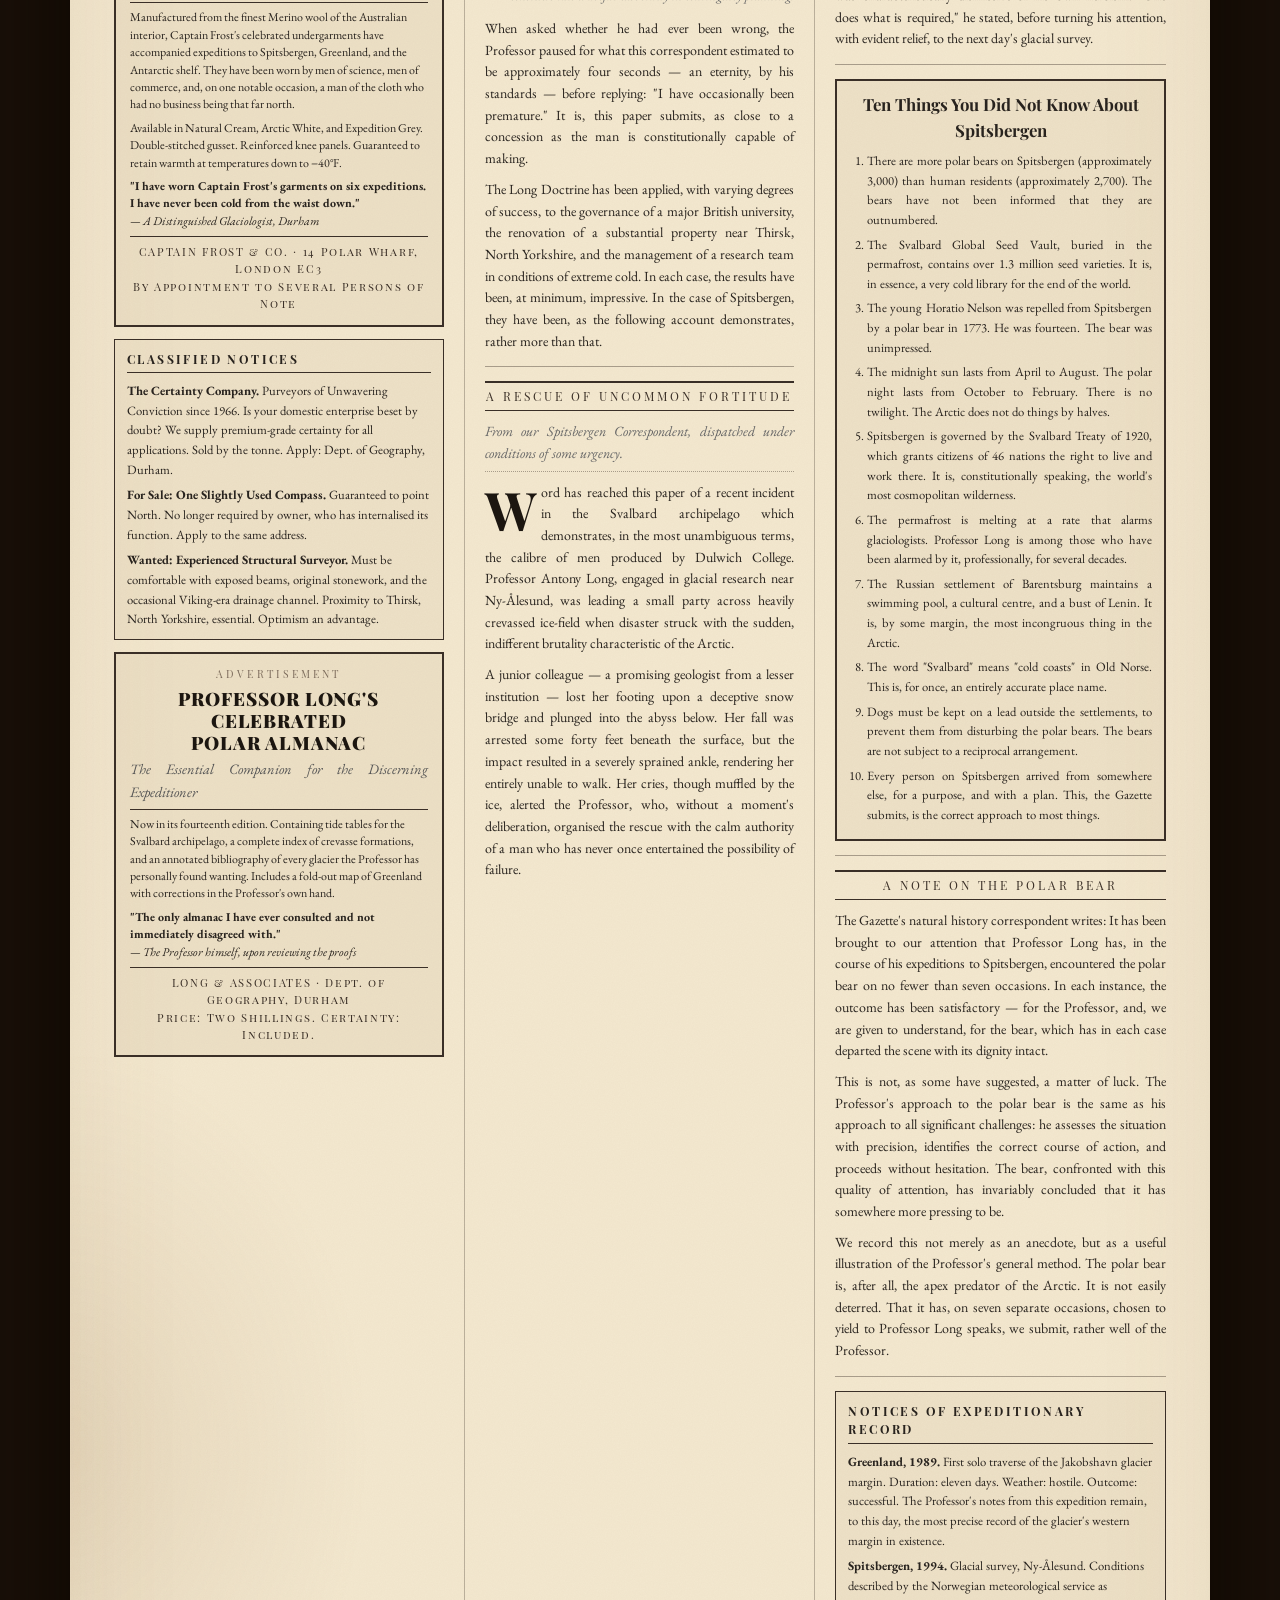
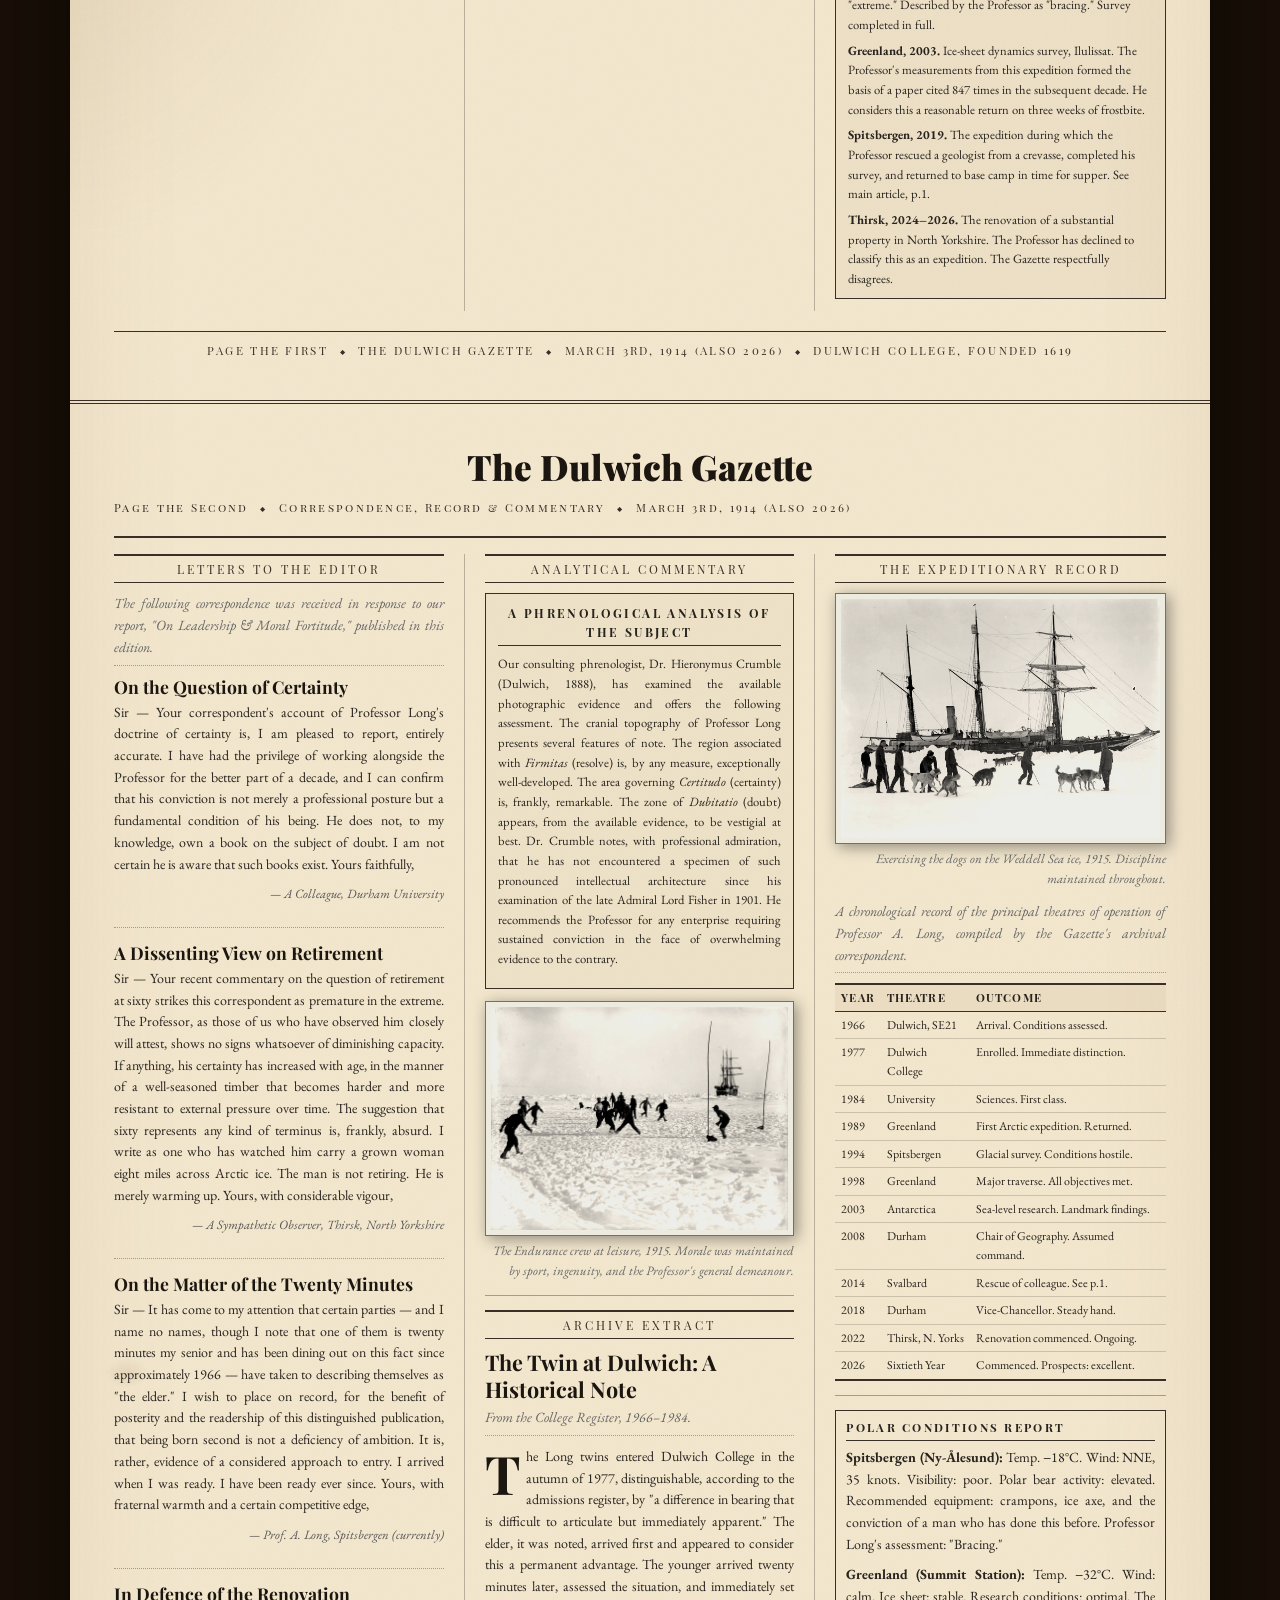
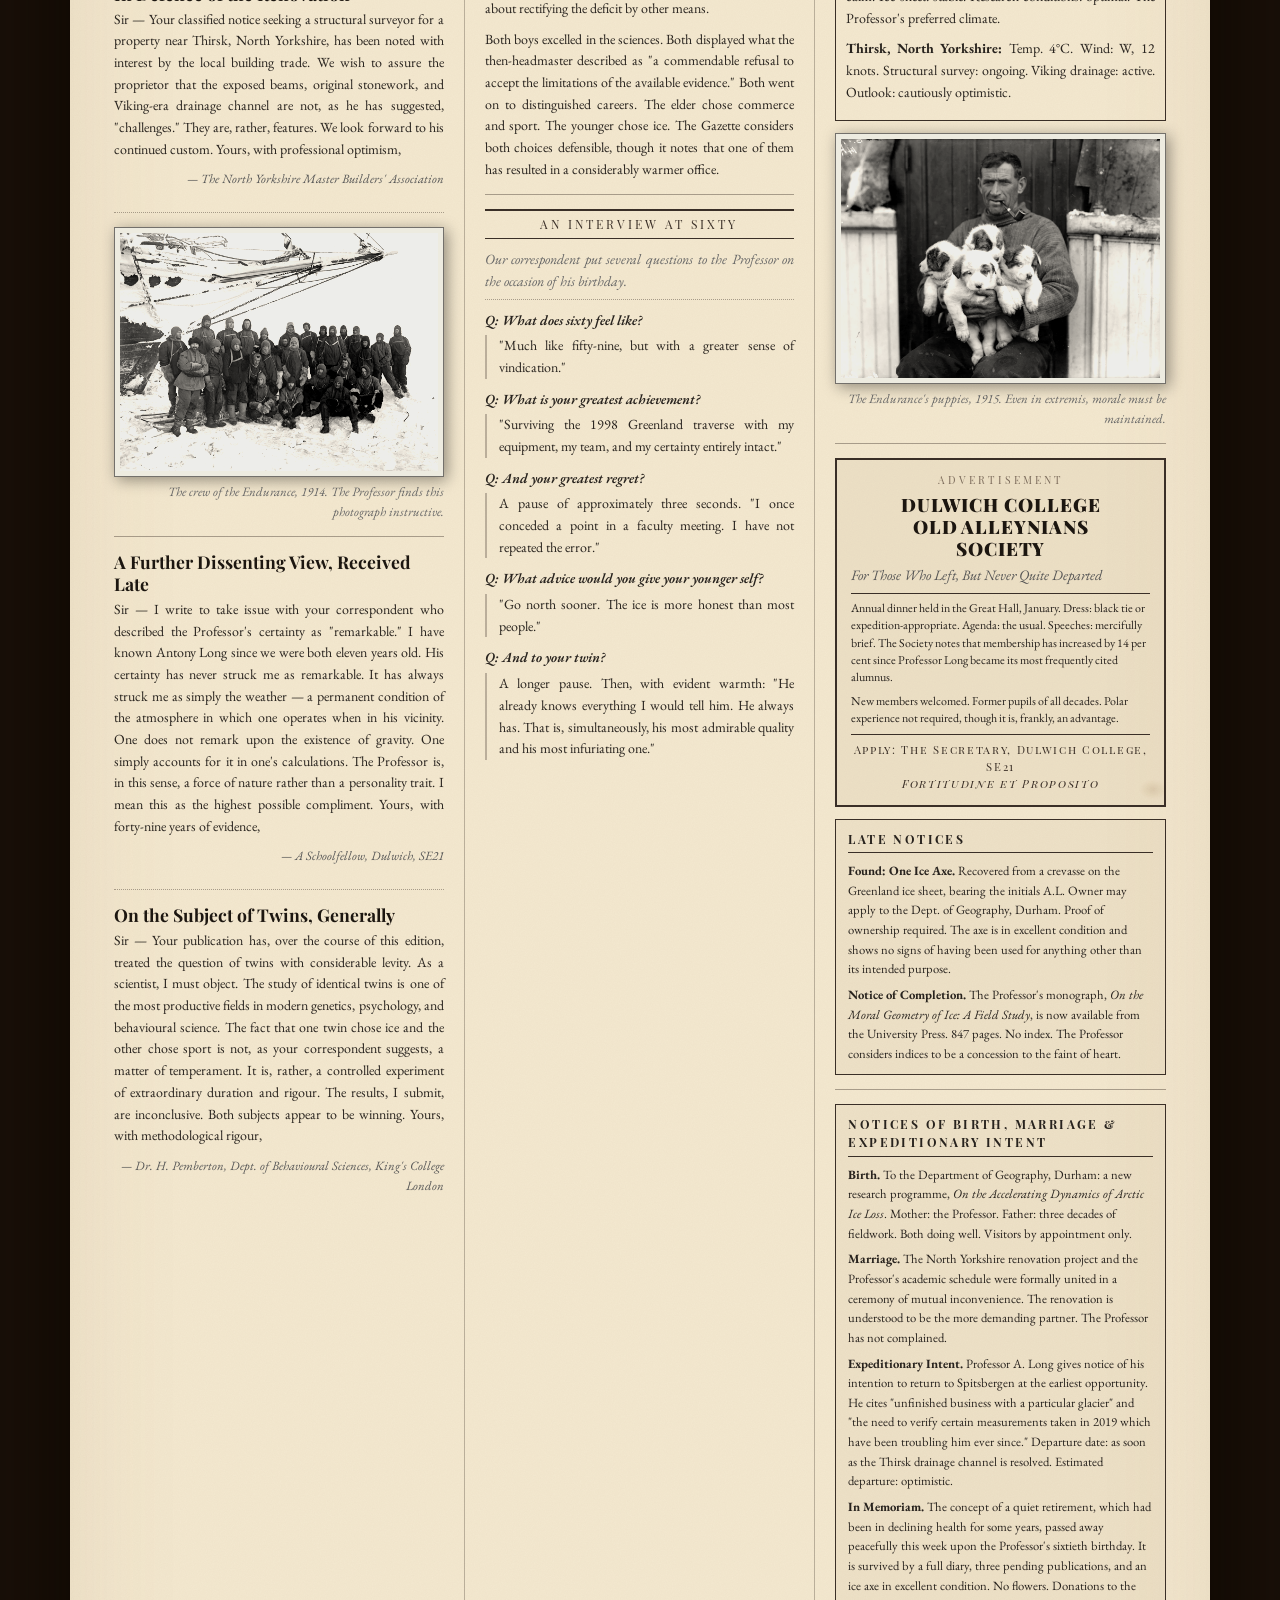
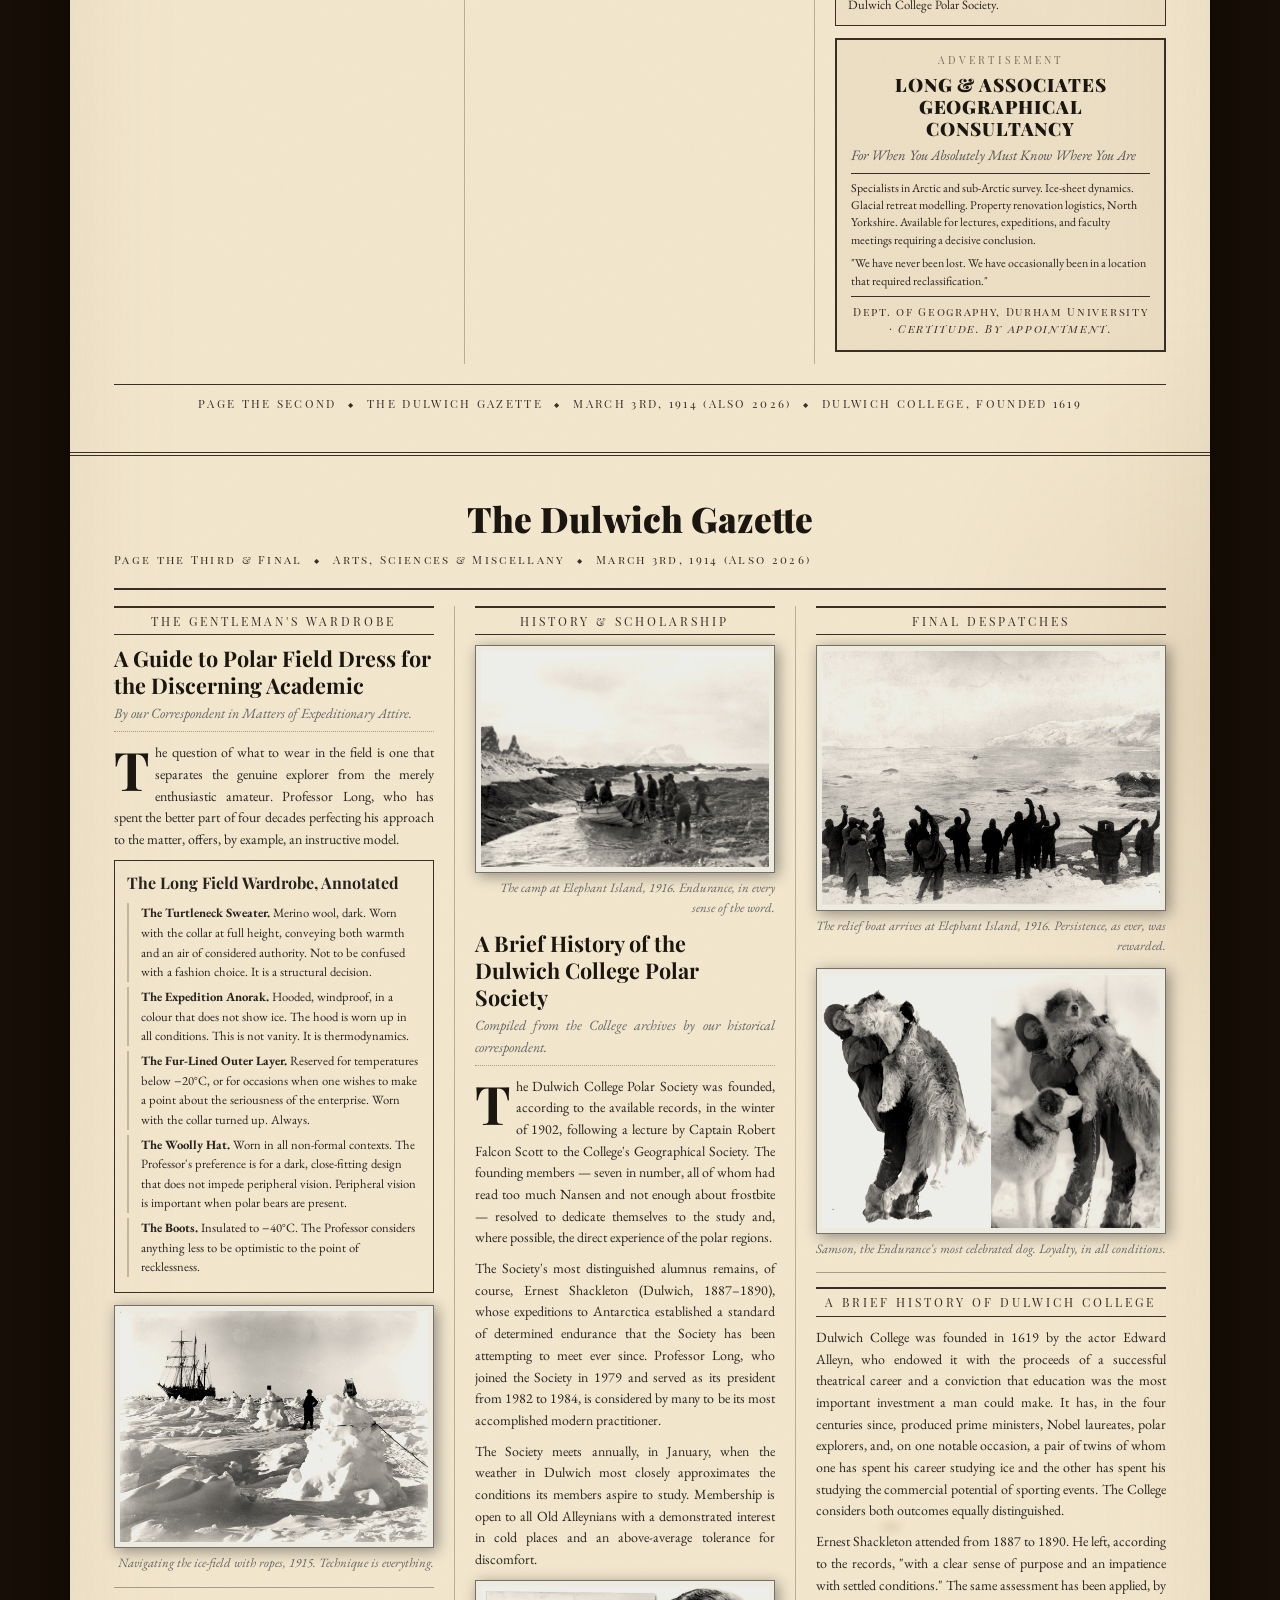
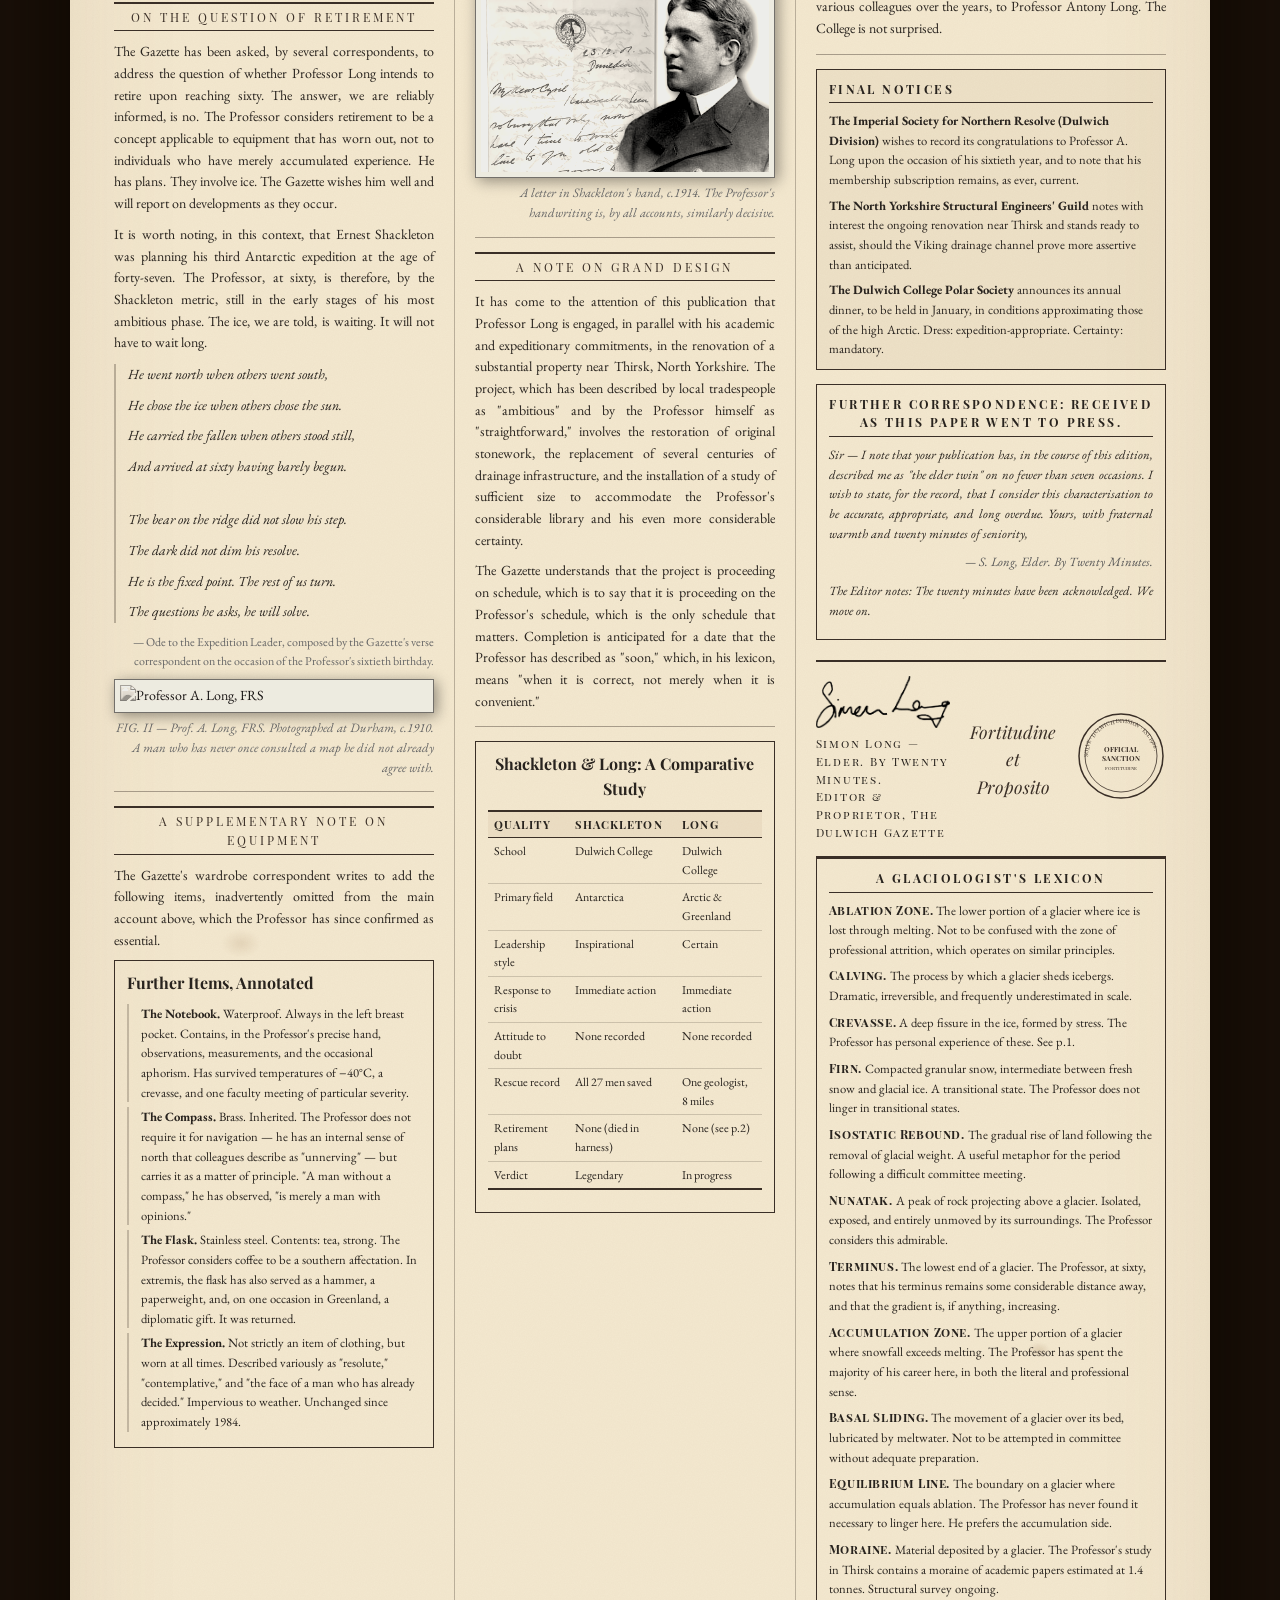
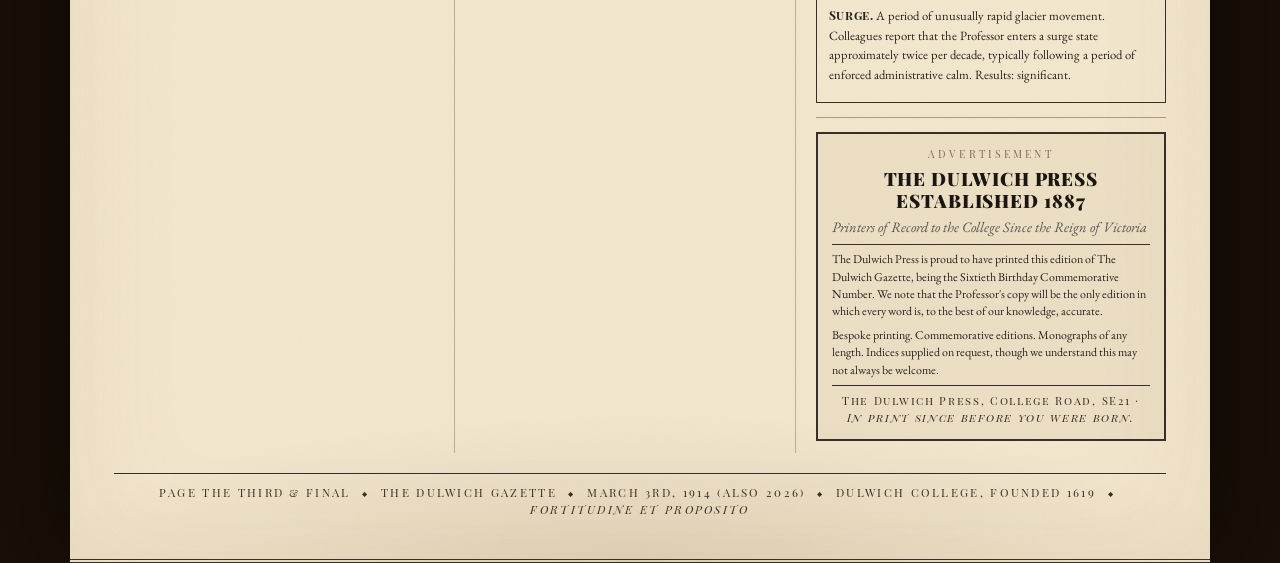
==== commit eb53a470: "Add polar bear section and expeditionary record to Page 1 to equalise heights" ====
--- a/index.html
+++ b/index.html
@@ -929,6 +929,27 @@
                         <li>Dogs must be kept on a lead outside the settlements, to prevent them from disturbing the polar bears. The bears are not subject to a reciprocal arrangement.</li>
                         <li>Every person on Spitsbergen arrived from somewhere else, for a purpose, and with a plan. This, the Gazette submits, is the correct approach to most things.</li>
                     </ol>
+                </div>
+
+                <hr class="col-divider">
+
+                <p class="section-rule">A Note on the Polar Bear</p>
+
+                <p>The Gazette's natural history correspondent writes: It has been brought to our attention that Professor Long has, in the course of his expeditions to Spitsbergen, encountered the polar bear on no fewer than seven occasions. In each instance, the outcome has been satisfactory — for the Professor, and, we are given to understand, for the bear, which has in each case departed the scene with its dignity intact.</p>
+
+                <p>This is not, as some have suggested, a matter of luck. The Professor's approach to the polar bear is the same as his approach to all significant challenges: he assesses the situation with precision, identifies the correct course of action, and proceeds without hesitation. The bear, confronted with this quality of attention, has invariably concluded that it has somewhere more pressing to be.</p>
+
+                <p>We record this not merely as an anecdote, but as a useful illustration of the Professor's general method. The polar bear is, after all, the apex predator of the Arctic. It is not easily deterred. That it has, on seven separate occasions, chosen to yield to Professor Long speaks, we submit, rather well of the Professor.</p>
+
+                <hr class="col-divider">
+
+                <div class="classified-box">
+                    <h4>Notices of Expeditionary Record</h4>
+                    <p><strong>Greenland, 1989.</strong> First solo traverse of the Jakobshavn glacier margin. Duration: eleven days. Weather: hostile. Outcome: successful. The Professor's notes from this expedition remain, to this day, the most precise record of the glacier's western margin in existence.</p>
+                    <p><strong>Spitsbergen, 1994.</strong> Glacial survey, Ny-Ålesund. Conditions described by the Norwegian meteorological service as "extreme." Described by the Professor as "bracing." Survey completed in full.</p>
+                    <p><strong>Greenland, 2003.</strong> Ice-sheet dynamics survey, Ilulissat. The Professor's measurements from this expedition formed the basis of a paper cited 847 times in the subsequent decade. He considers this a reasonable return on three weeks of frostbite.</p>
+                    <p><strong>Spitsbergen, 2019.</strong> The expedition during which the Professor rescued a geologist from a crevasse, completed his survey, and returned to base camp in time for supper. See main article, p.1.</p>
+                    <p><strong>Thirsk, 2024–2026.</strong> The renovation of a substantial property in North Yorkshire. The Professor has declined to classify this as an expedition. The Gazette respectfully disagrees.</p>
                 </div>
             </div>
 
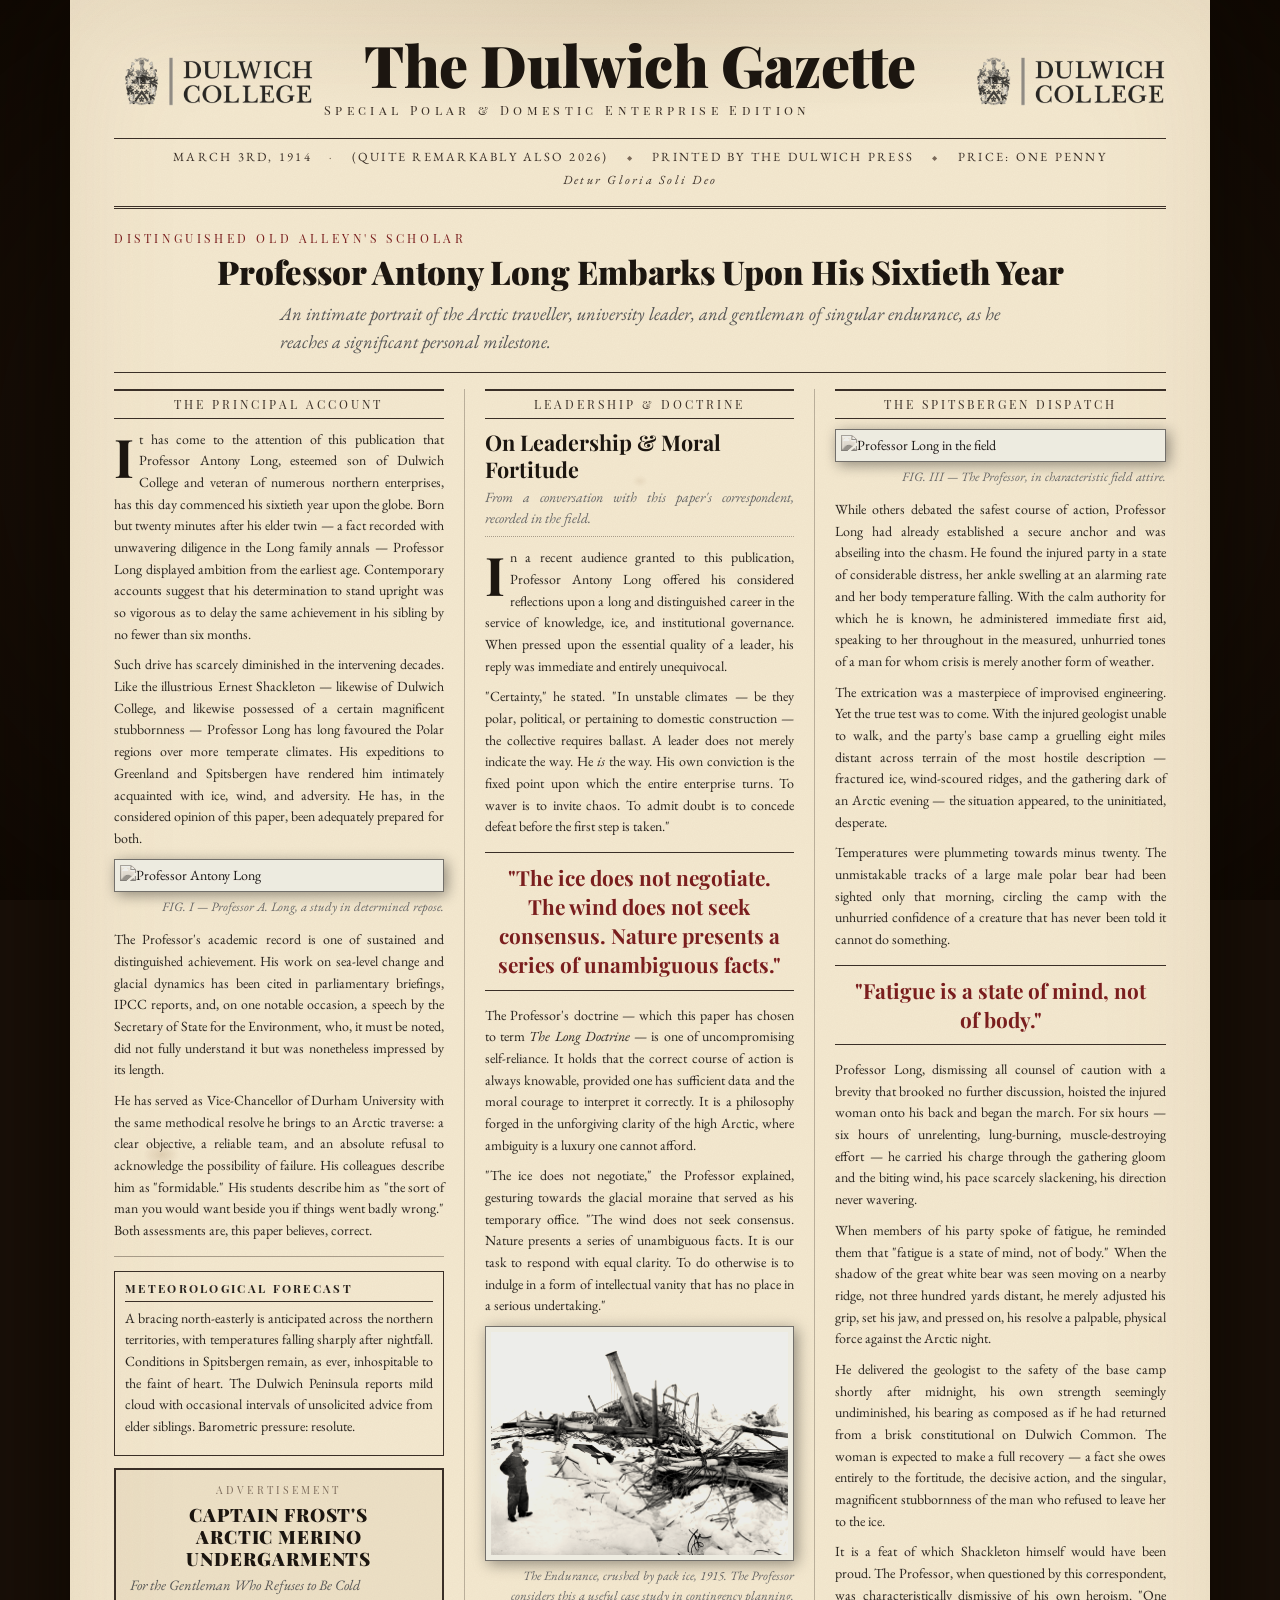
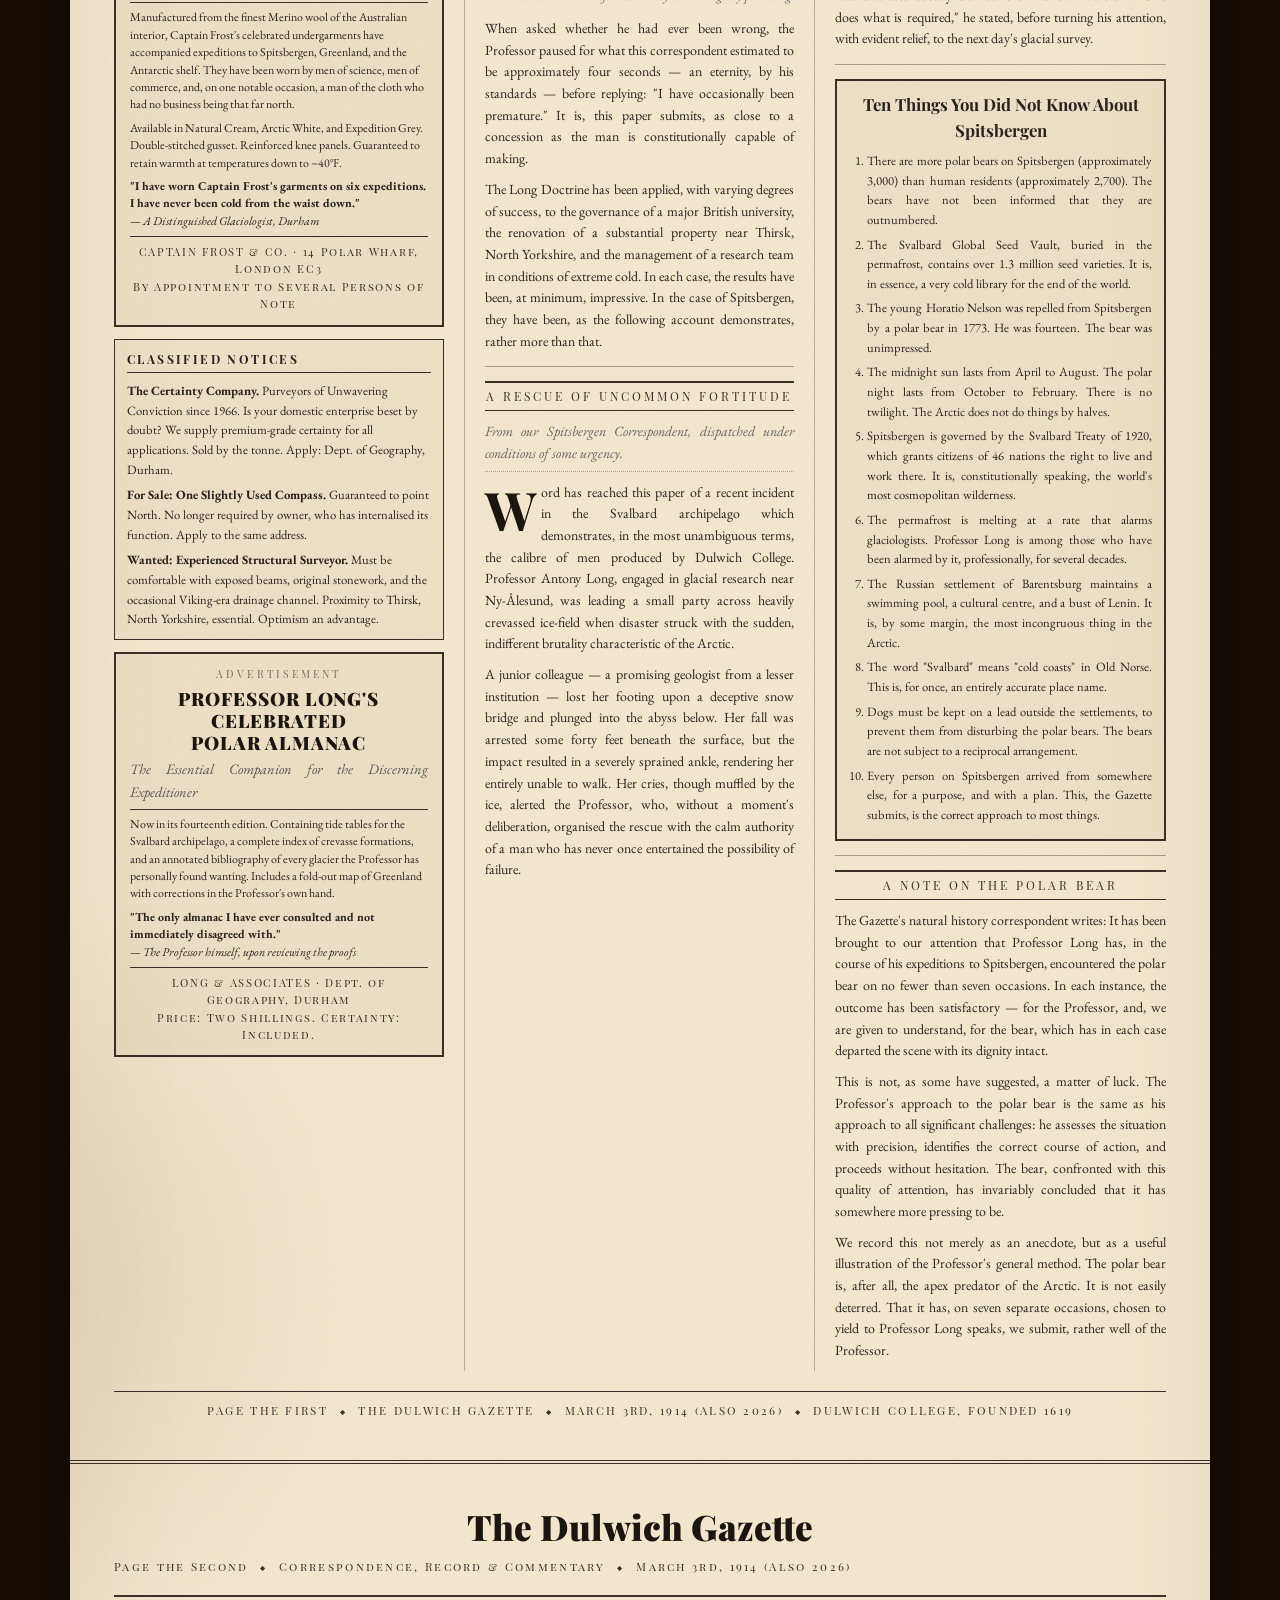
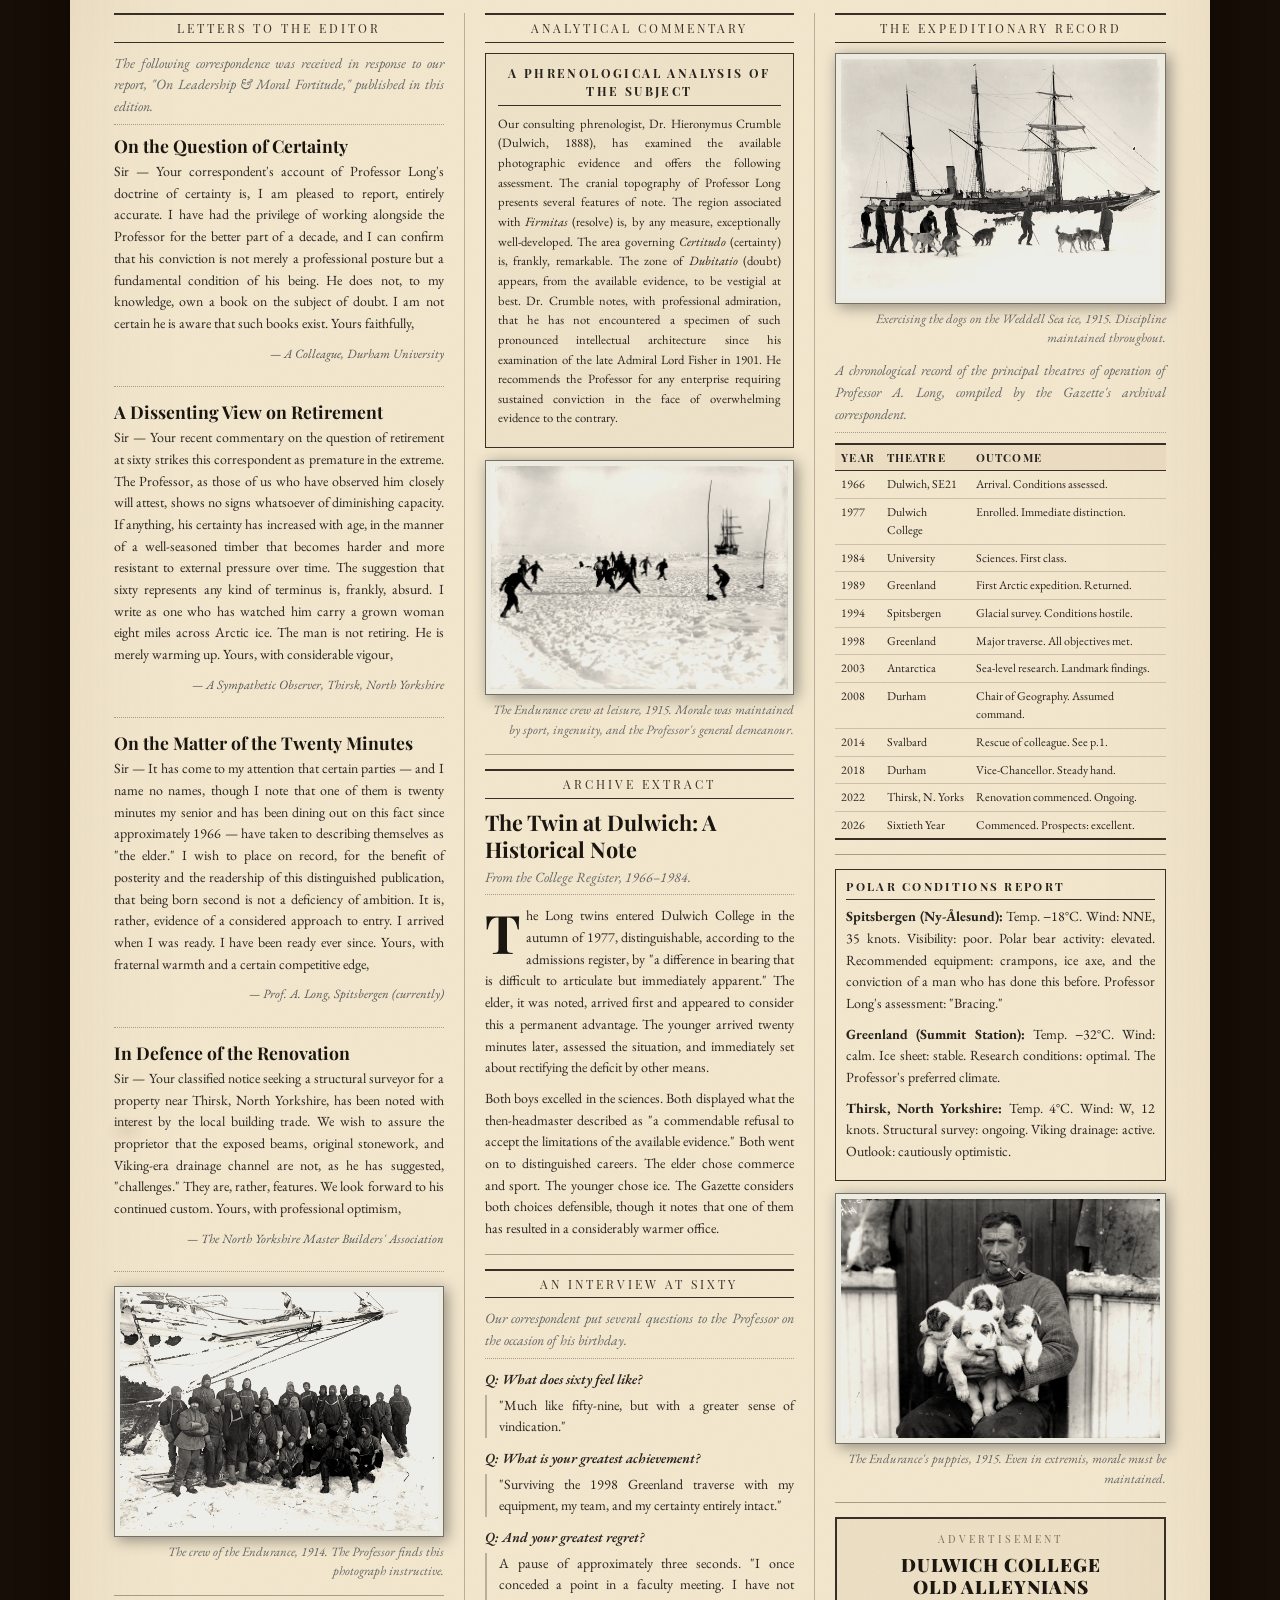
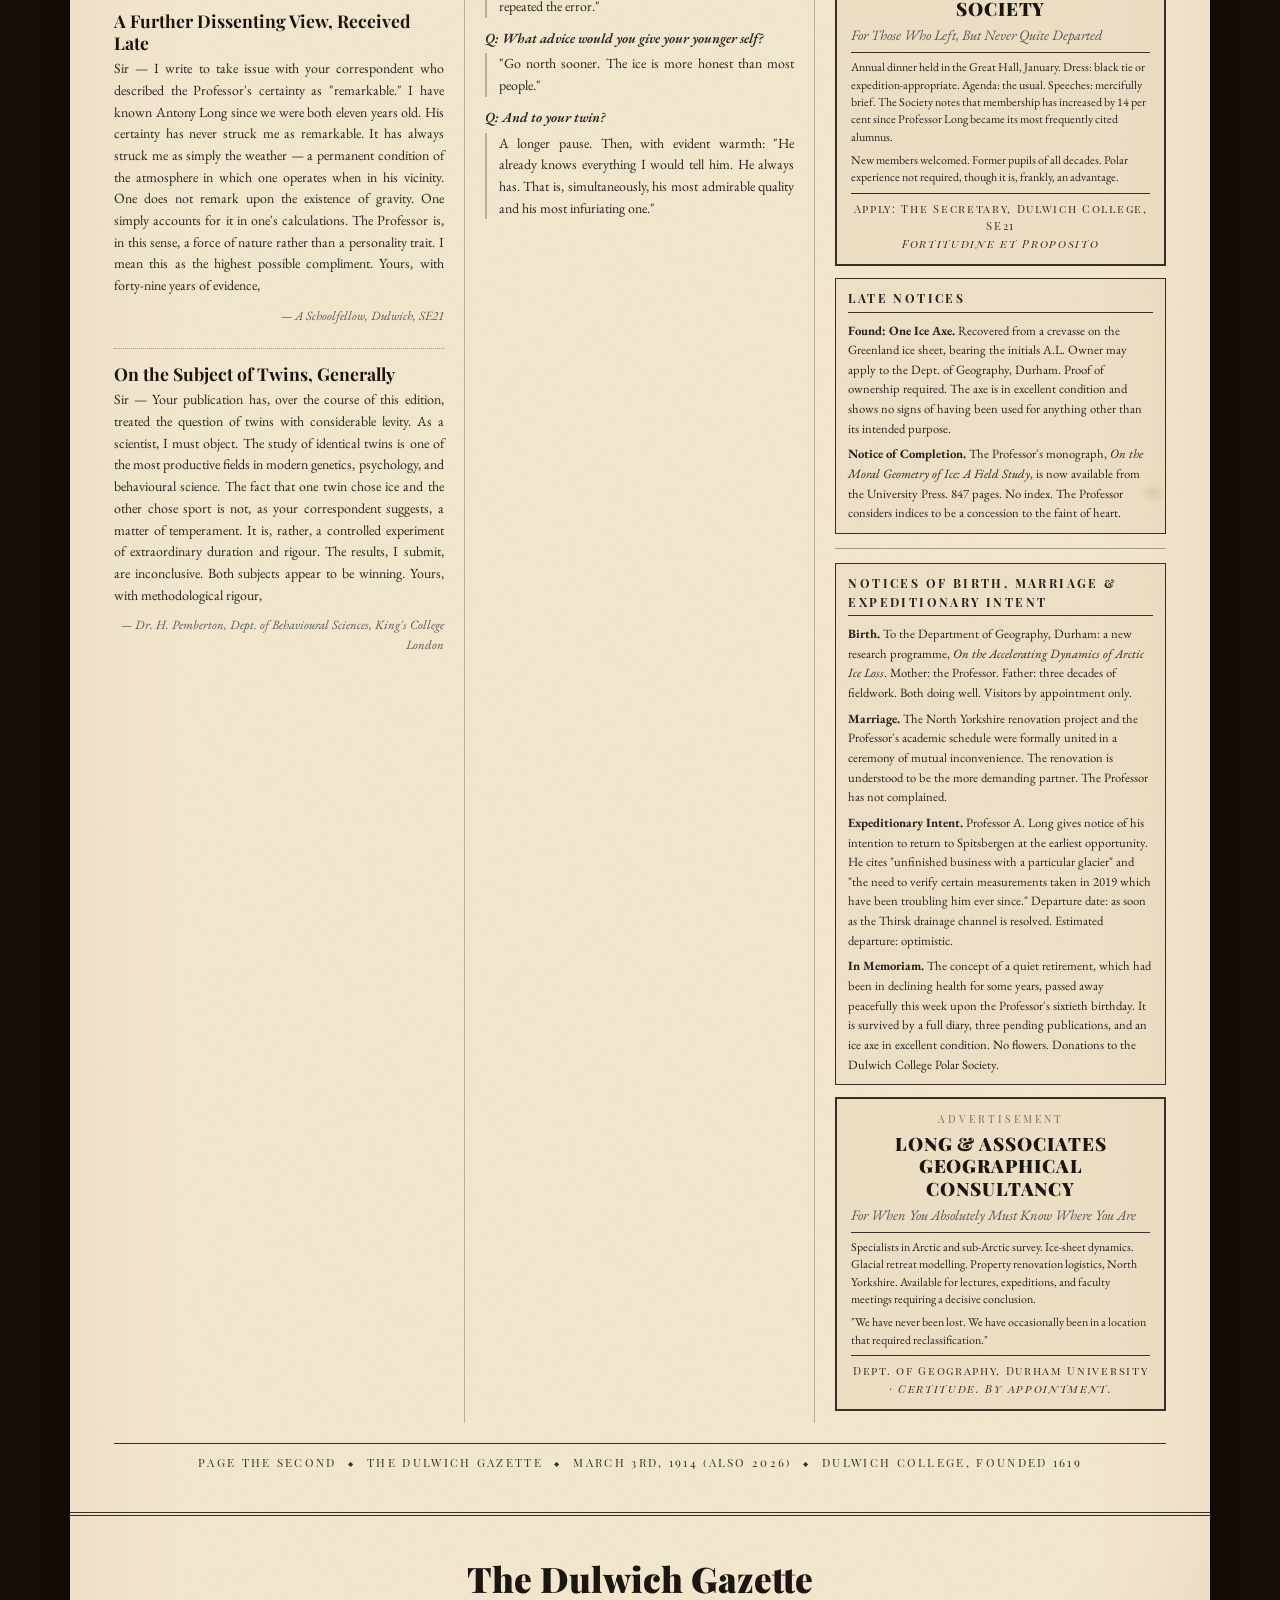
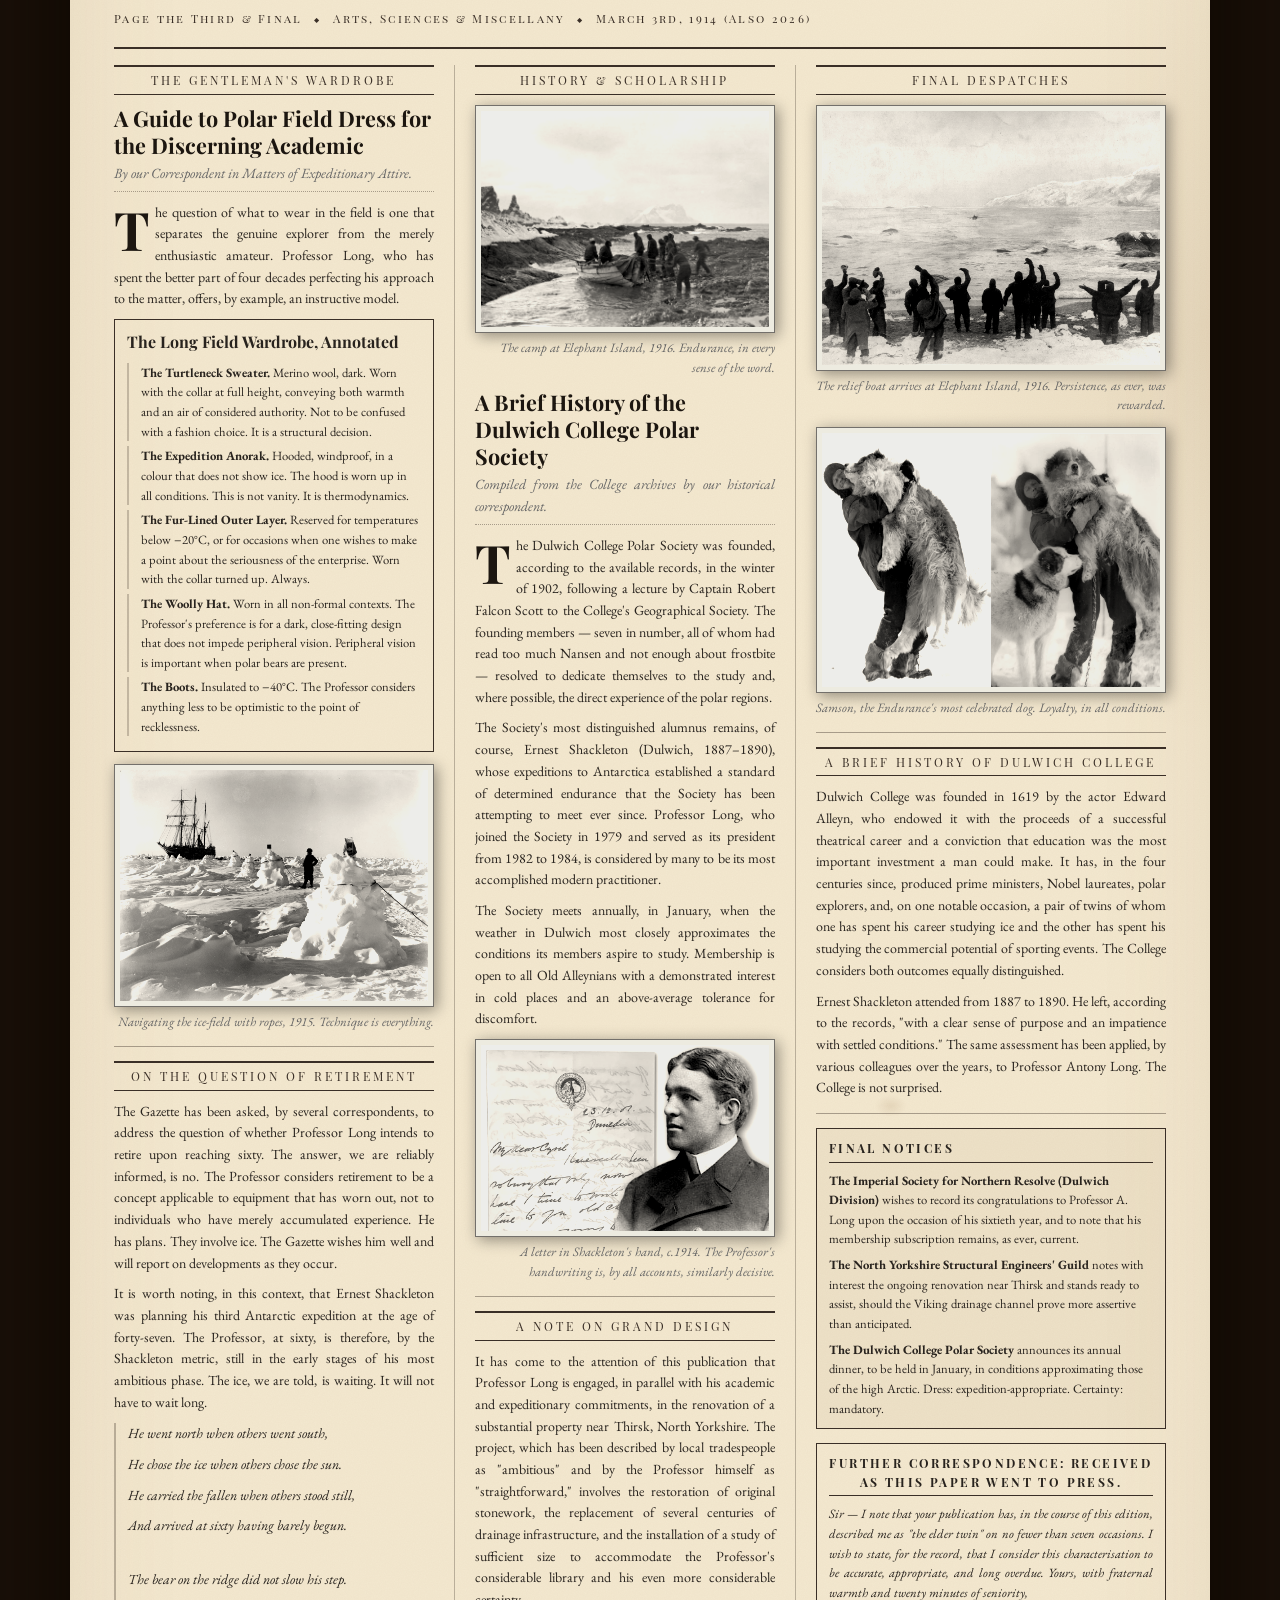
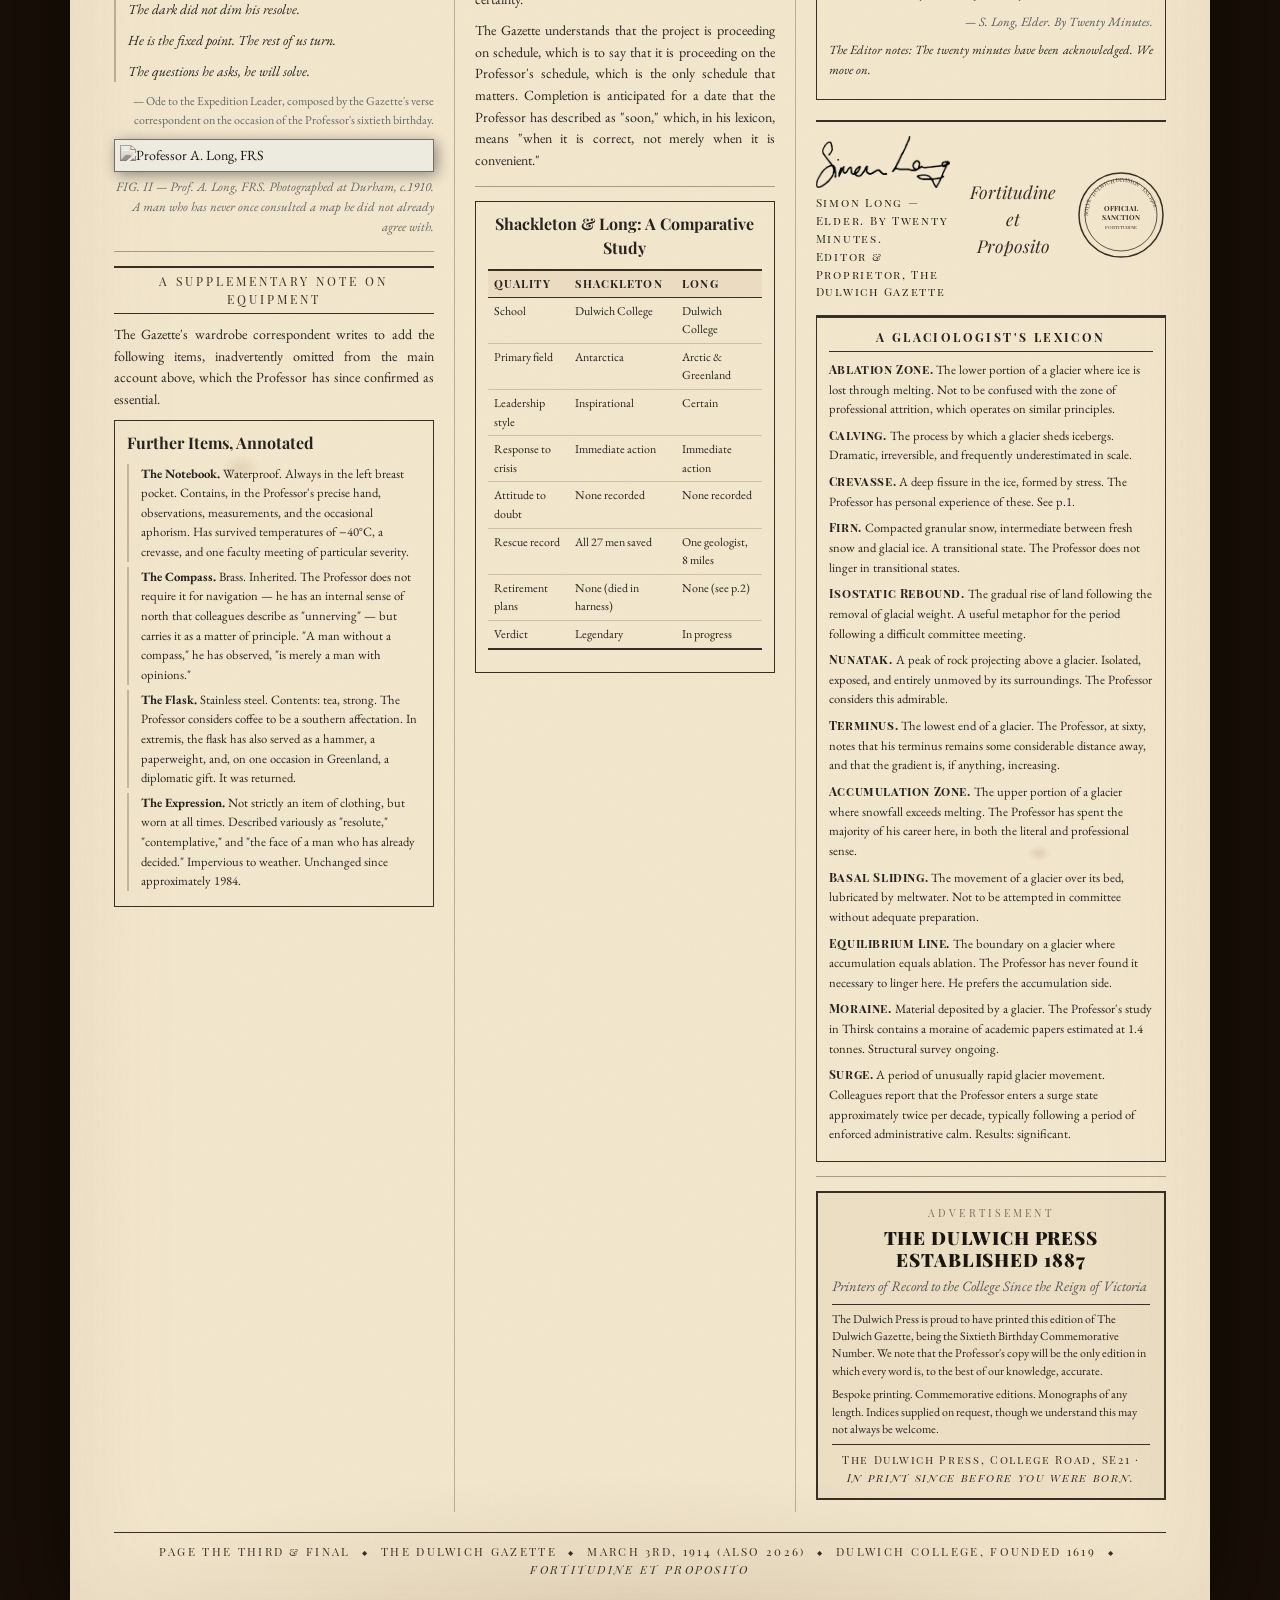
==== commit b1d5570e: "Trim Page 1 content to better match Pages 2 and 3 height" ====
--- a/index.html
+++ b/index.html
@@ -941,16 +941,6 @@
 
                 <p>We record this not merely as an anecdote, but as a useful illustration of the Professor's general method. The polar bear is, after all, the apex predator of the Arctic. It is not easily deterred. That it has, on seven separate occasions, chosen to yield to Professor Long speaks, we submit, rather well of the Professor.</p>
 
-                <hr class="col-divider">
-
-                <div class="classified-box">
-                    <h4>Notices of Expeditionary Record</h4>
-                    <p><strong>Greenland, 1989.</strong> First solo traverse of the Jakobshavn glacier margin. Duration: eleven days. Weather: hostile. Outcome: successful. The Professor's notes from this expedition remain, to this day, the most precise record of the glacier's western margin in existence.</p>
-                    <p><strong>Spitsbergen, 1994.</strong> Glacial survey, Ny-Ålesund. Conditions described by the Norwegian meteorological service as "extreme." Described by the Professor as "bracing." Survey completed in full.</p>
-                    <p><strong>Greenland, 2003.</strong> Ice-sheet dynamics survey, Ilulissat. The Professor's measurements from this expedition formed the basis of a paper cited 847 times in the subsequent decade. He considers this a reasonable return on three weeks of frostbite.</p>
-                    <p><strong>Spitsbergen, 2019.</strong> The expedition during which the Professor rescued a geologist from a crevasse, completed his survey, and returned to base camp in time for supper. See main article, p.1.</p>
-                    <p><strong>Thirsk, 2024–2026.</strong> The renovation of a substantial property in North Yorkshire. The Professor has declined to classify this as an expedition. The Gazette respectfully disagrees.</p>
-                </div>
             </div>
 
         </div><!-- end col-grid -->
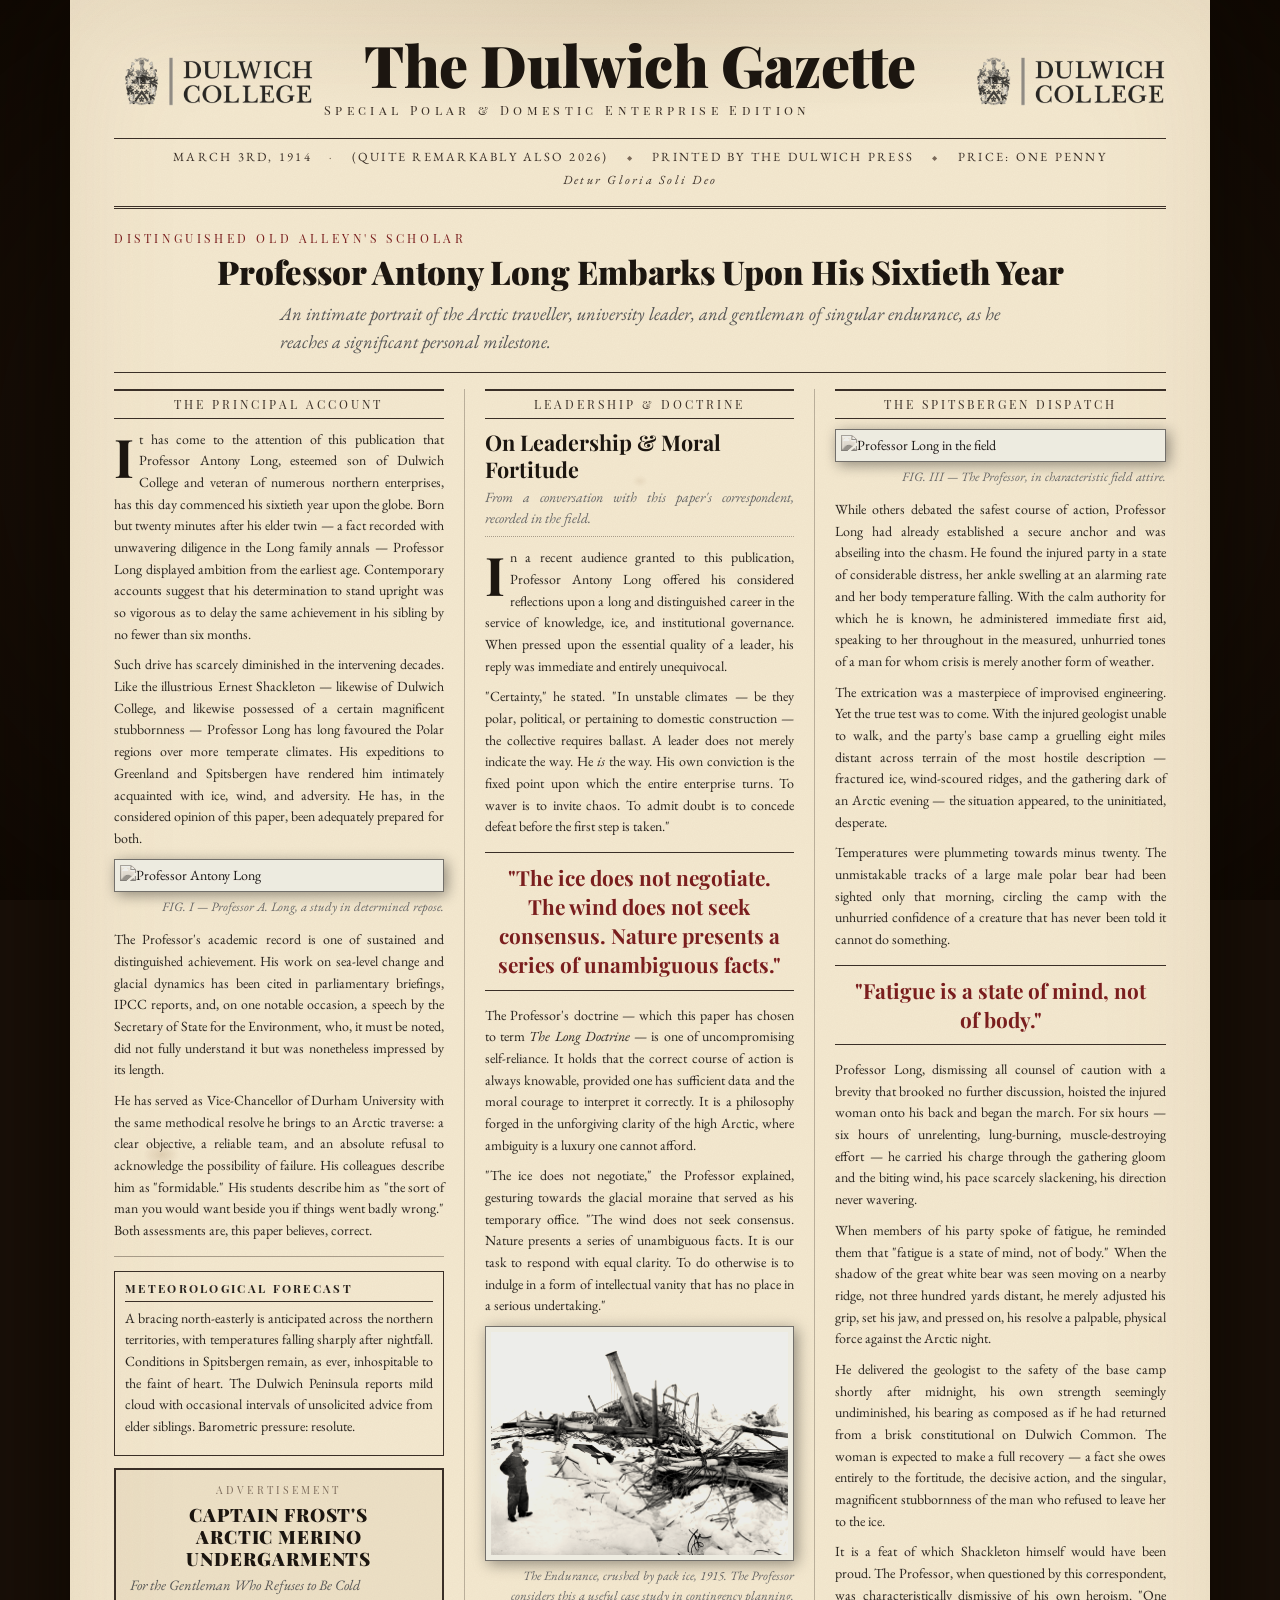
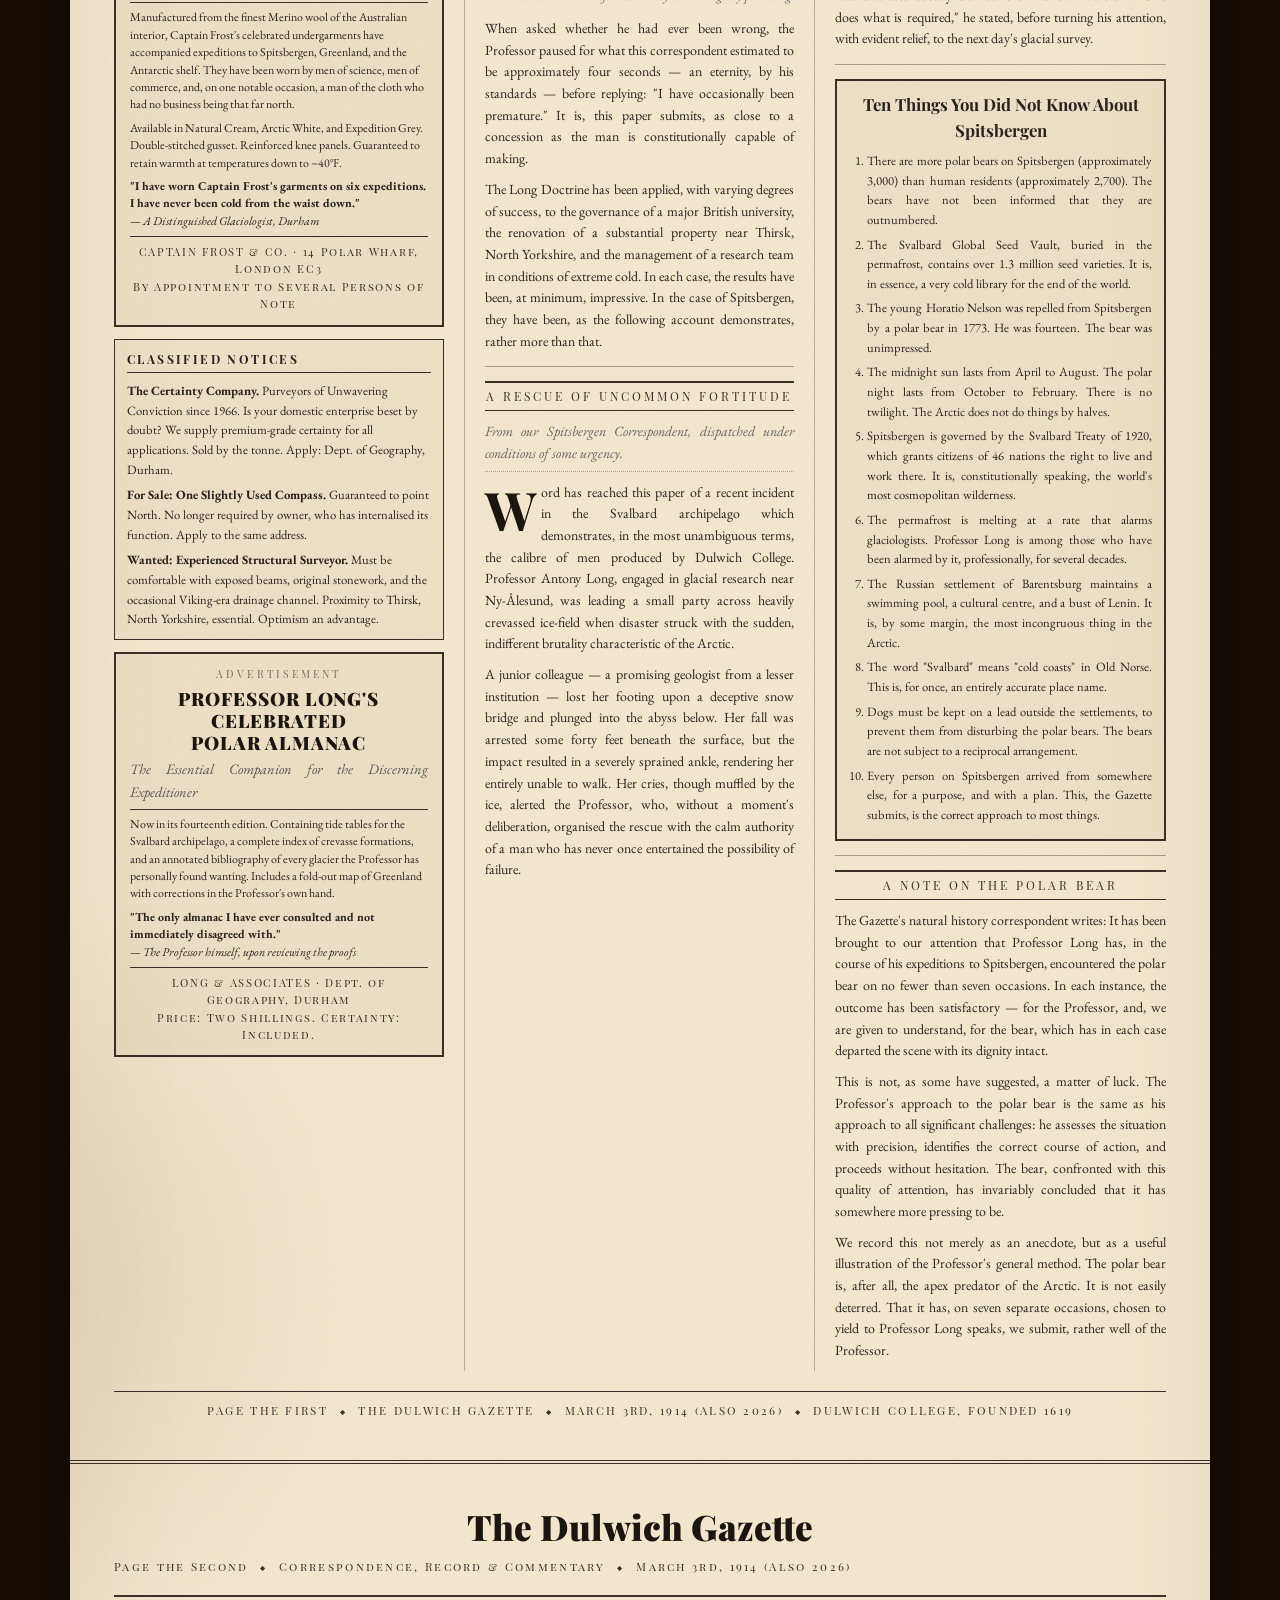
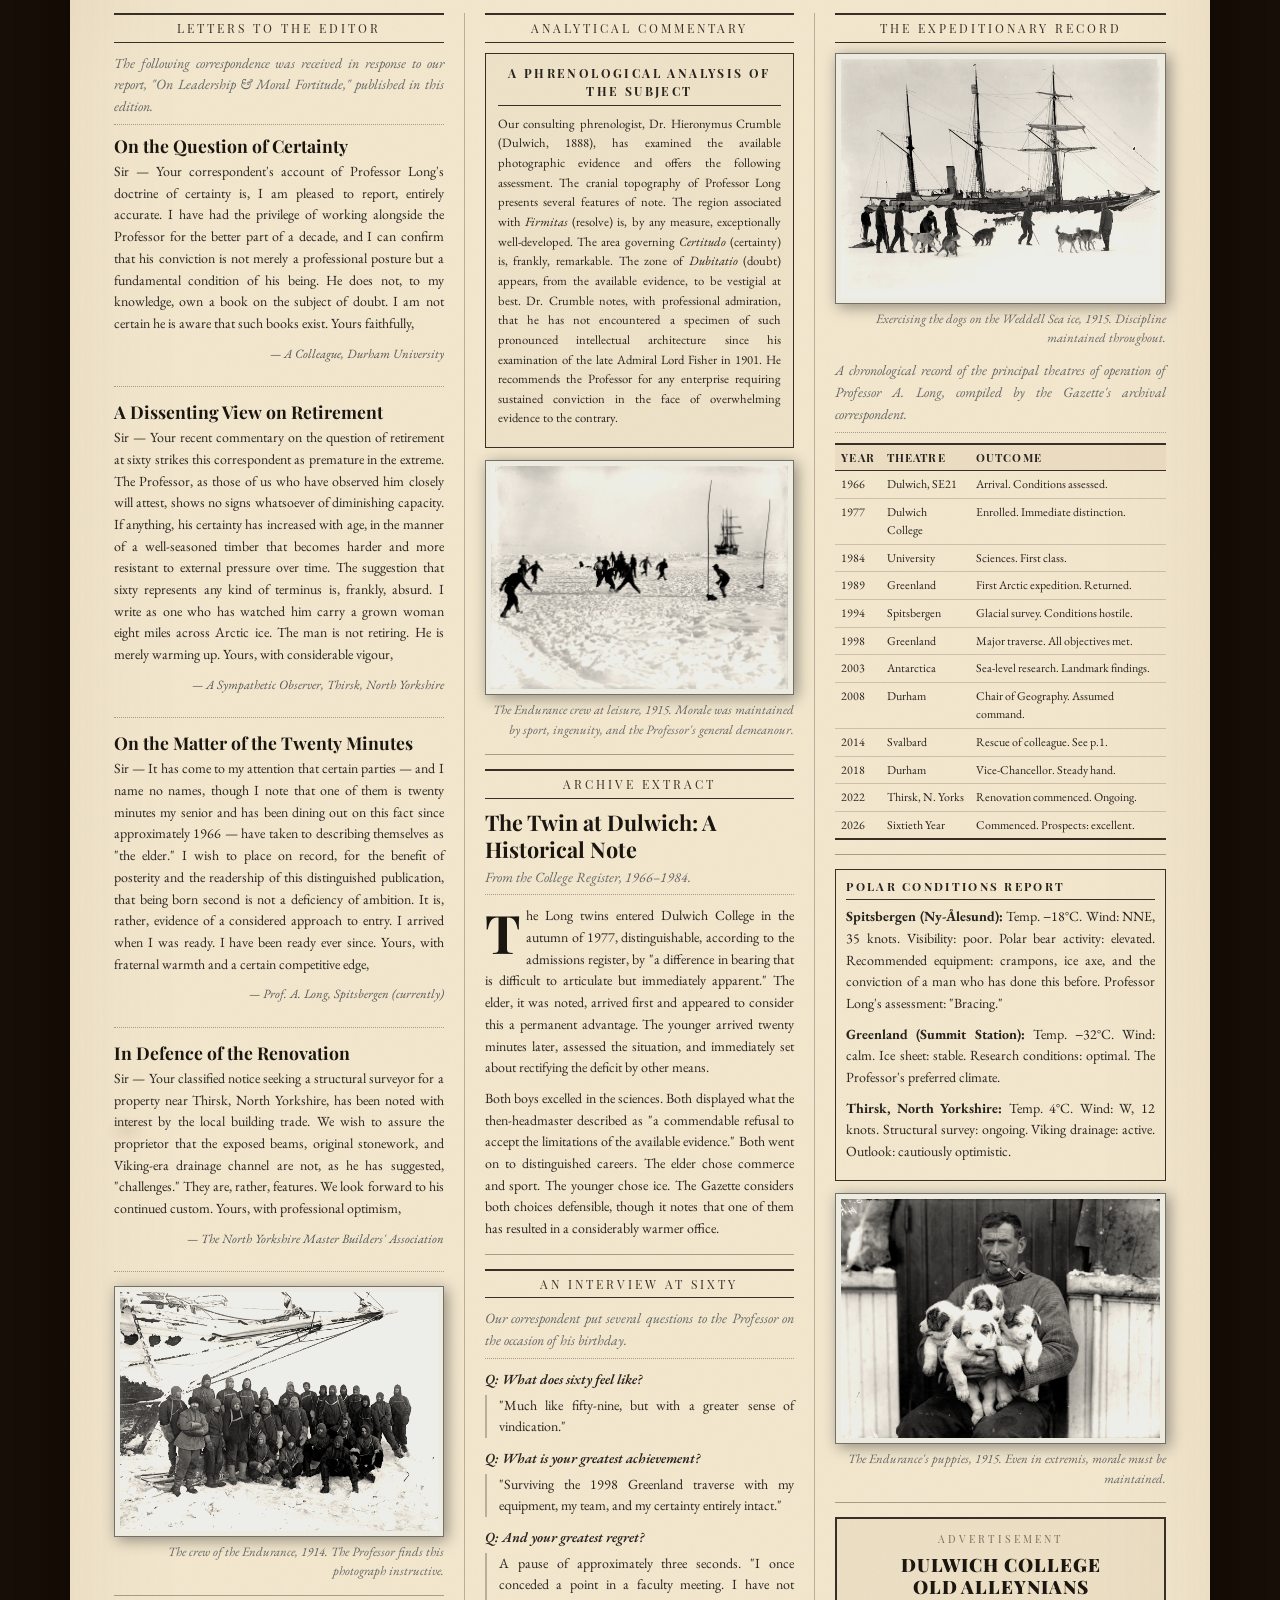
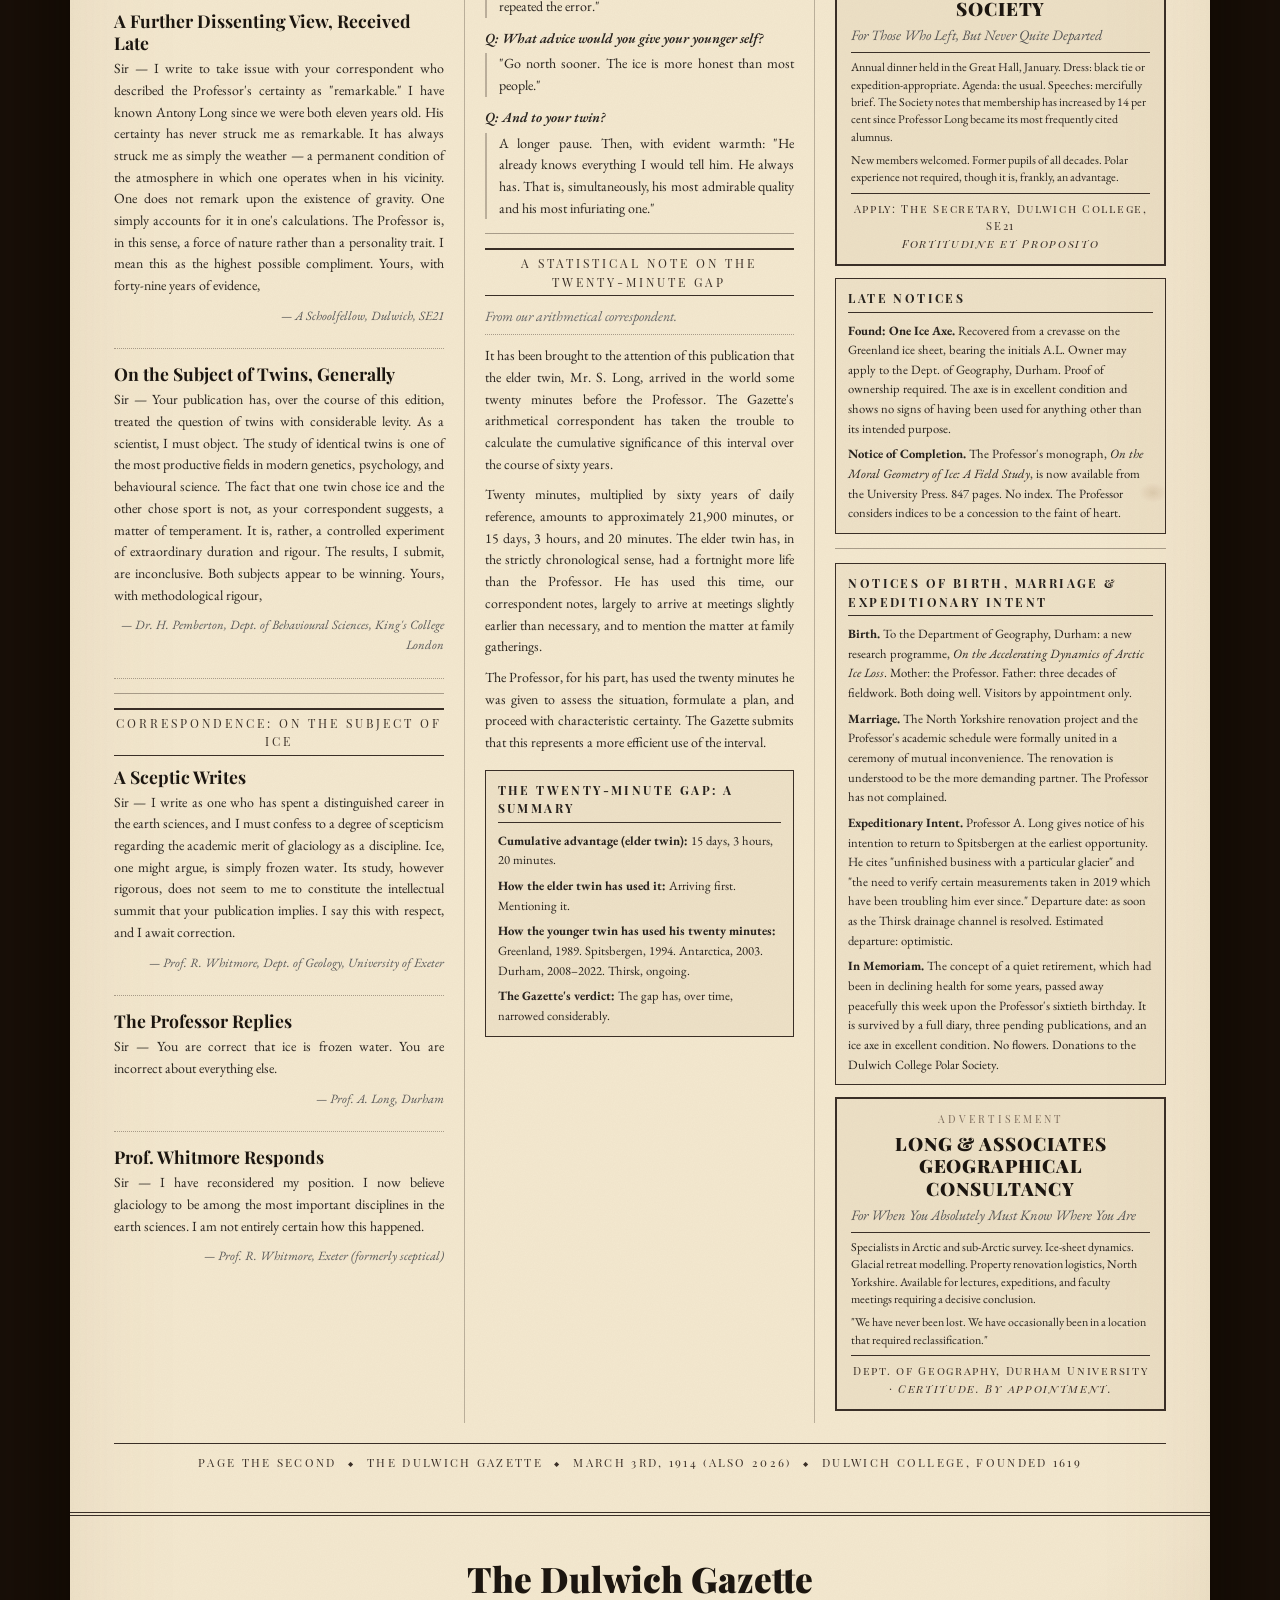
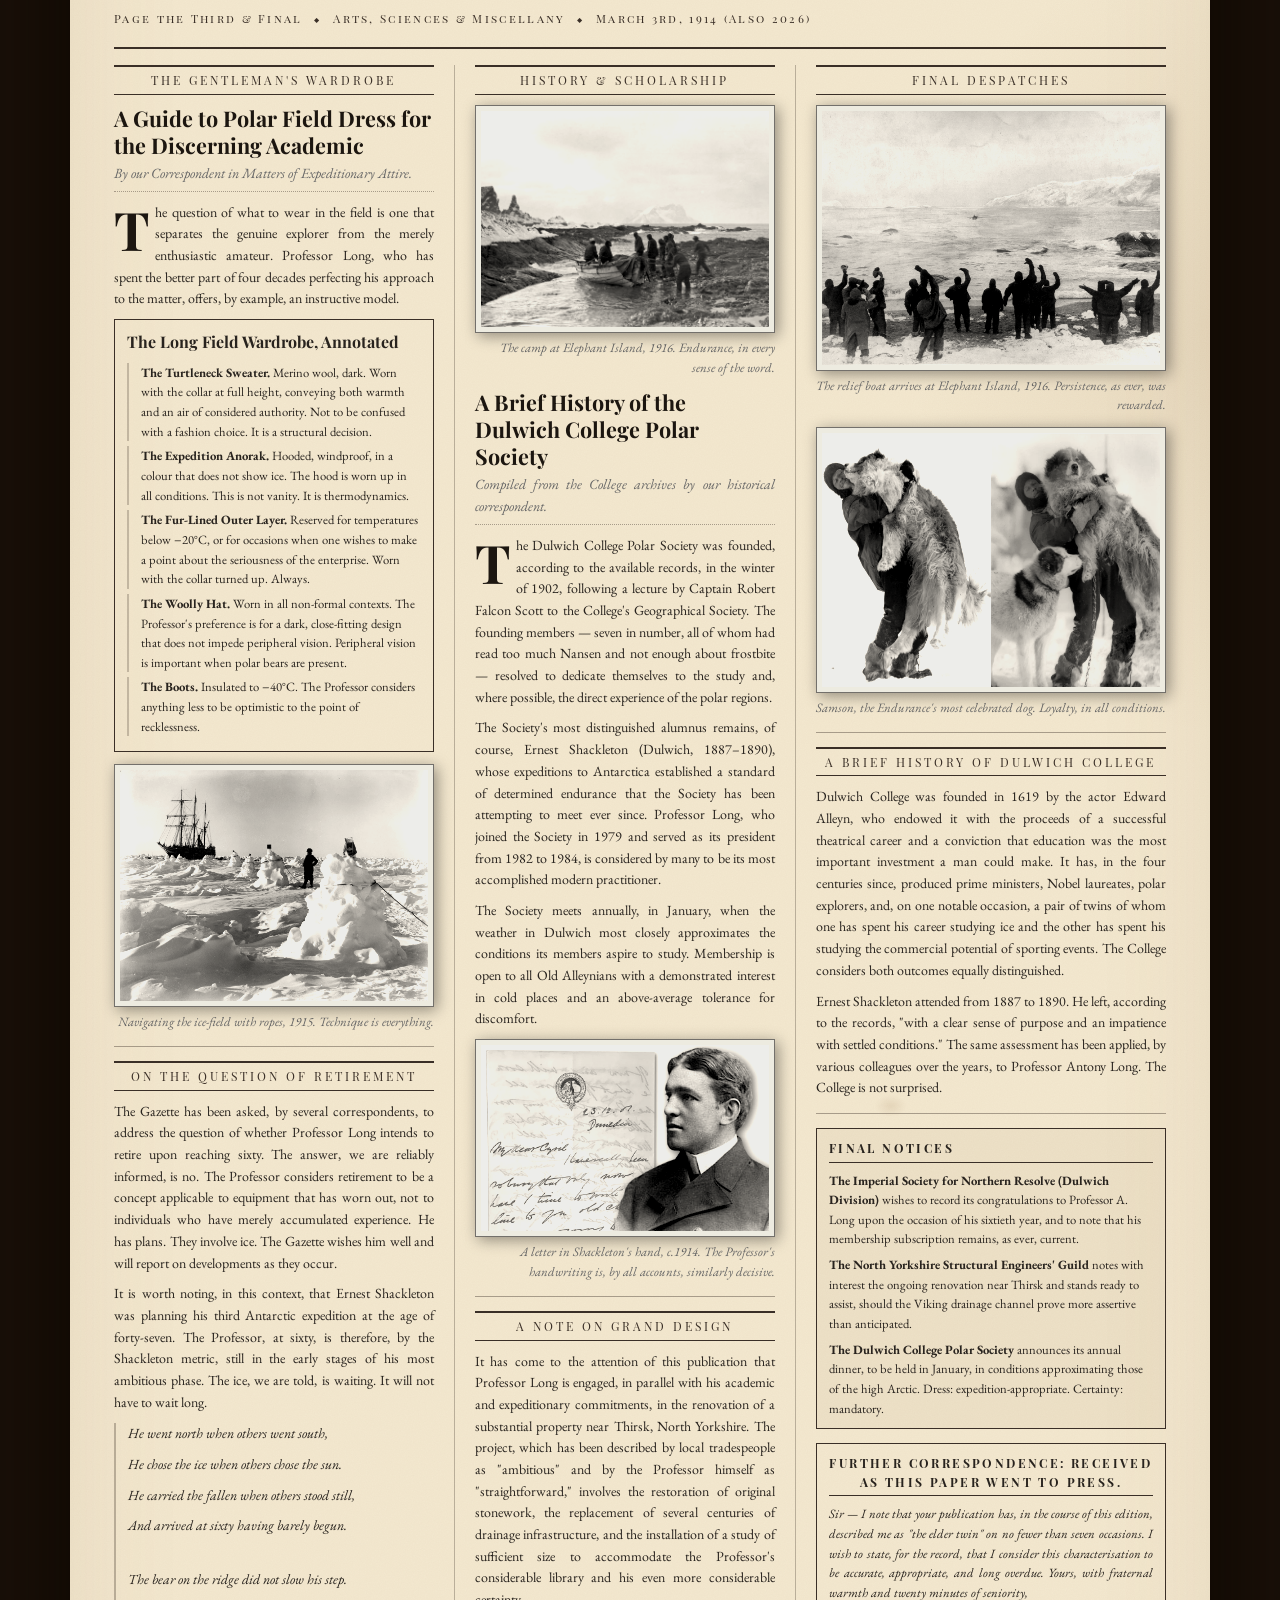
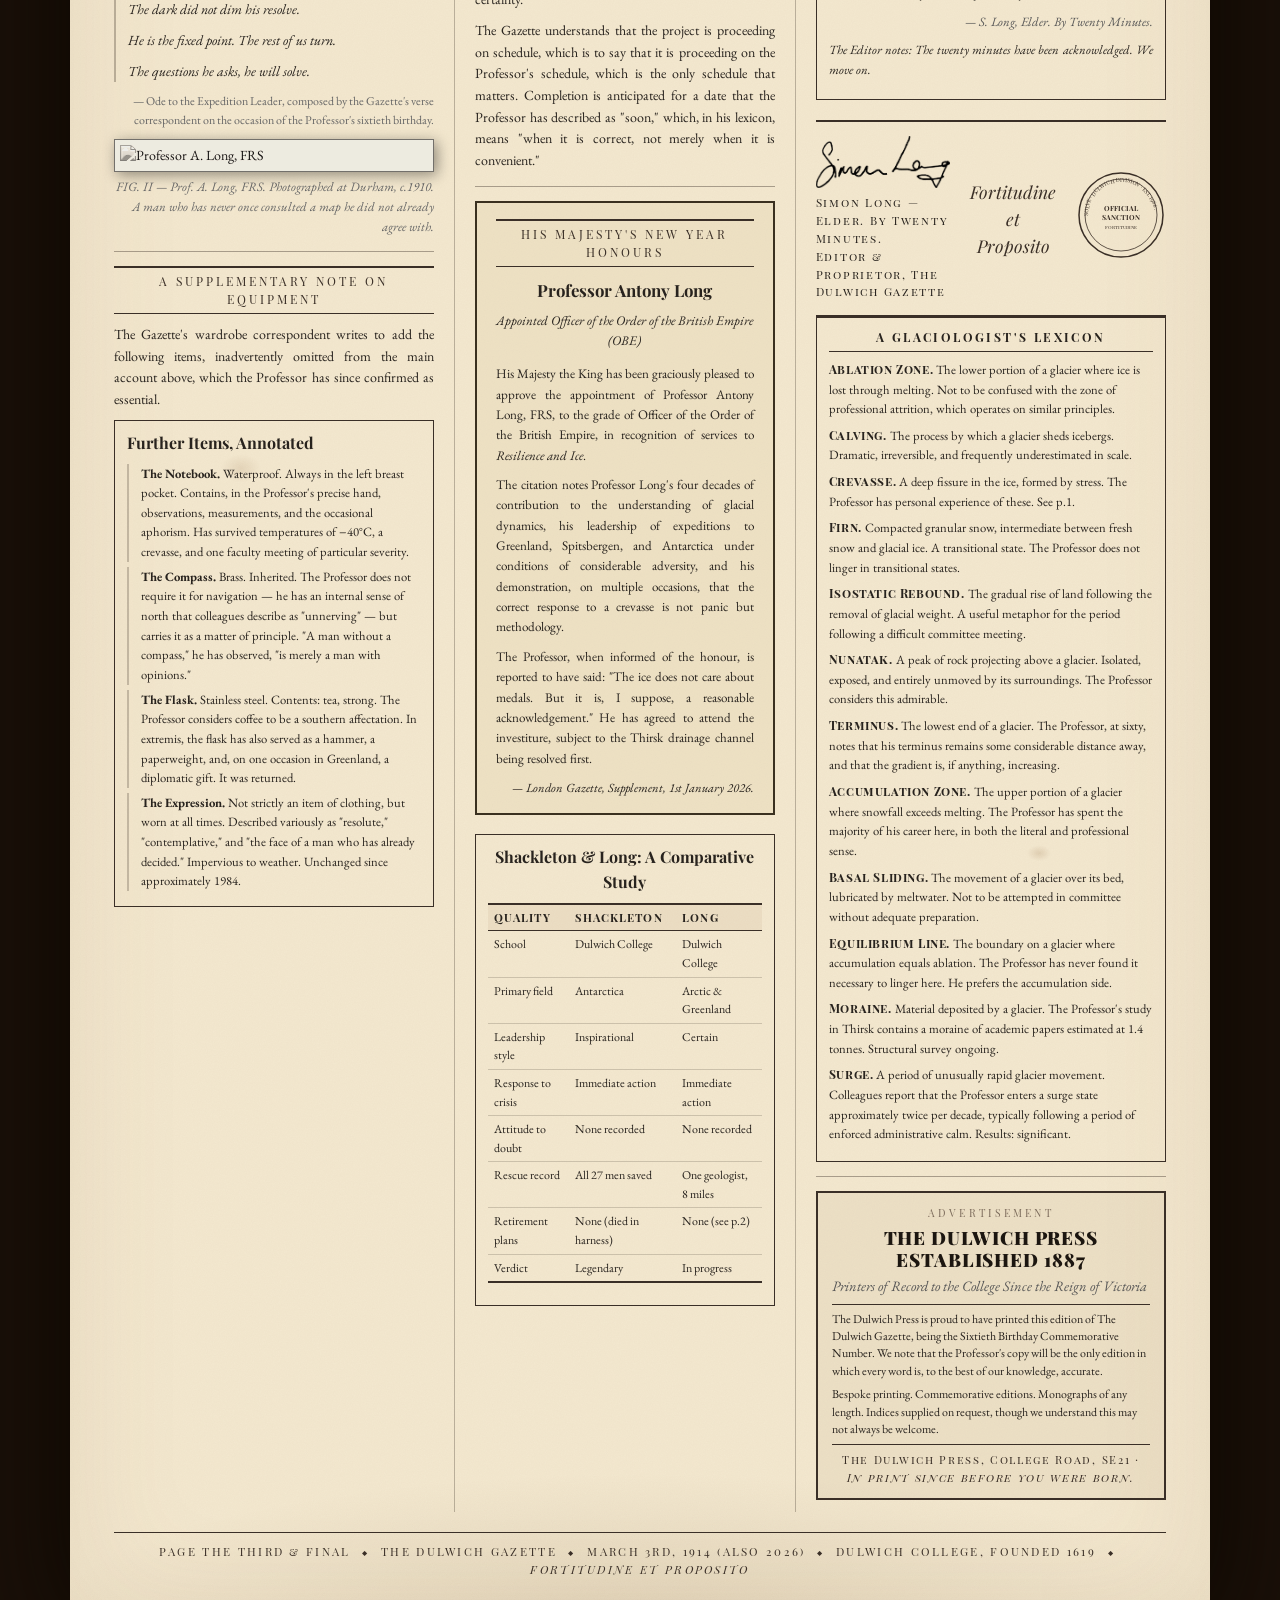
==== commit 6b24a59f: "Add ice correspondence, 20-min gap stats, and New Year Honours to Pages 2 and 3" ====
--- a/index.html
+++ b/index.html
@@ -1010,6 +1010,28 @@
                     <p>Sir — Your publication has, over the course of this edition, treated the question of twins with considerable levity. As a scientist, I must object. The study of identical twins is one of the most productive fields in modern genetics, psychology, and behavioural science. The fact that one twin chose ice and the other chose sport is not, as your correspondent suggests, a matter of temperament. It is, rather, a controlled experiment of extraordinary duration and rigour. The results, I submit, are inconclusive. Both subjects appear to be winning. Yours, with methodological rigour,</p>
                     <p class="letter-sig">— Dr. H. Pemberton, Dept. of Behavioural Sciences, King's College London</p>
                 </div>
+
+                <hr class="col-divider">
+
+                <p class="section-rule">Correspondence: On the Subject of Ice</p>
+
+                <div class="letter">
+                    <h3 class="article-title" style="font-size:1.1rem;">A Sceptic Writes</h3>
+                    <p>Sir — I write as one who has spent a distinguished career in the earth sciences, and I must confess to a degree of scepticism regarding the academic merit of glaciology as a discipline. Ice, one might argue, is simply frozen water. Its study, however rigorous, does not seem to me to constitute the intellectual summit that your publication implies. I say this with respect, and I await correction.</p>
+                    <p class="letter-sig">— Prof. R. Whitmore, Dept. of Geology, University of Exeter</p>
+                </div>
+
+                <div class="letter">
+                    <h3 class="article-title" style="font-size:1.1rem;">The Professor Replies</h3>
+                    <p>Sir — You are correct that ice is frozen water. You are incorrect about everything else.</p>
+                    <p class="letter-sig">— Prof. A. Long, Durham</p>
+                </div>
+
+                <div class="letter">
+                    <h3 class="article-title" style="font-size:1.1rem;">Prof. Whitmore Responds</h3>
+                    <p>Sir — I have reconsidered my position. I now believe glaciology to be among the most important disciplines in the earth sciences. I am not entirely certain how this happened.</p>
+                    <p class="letter-sig">— Prof. R. Whitmore, Exeter (formerly sceptical)</p>
+                </div>
             </div>
 
             <!-- CENTRE COLUMN -->
@@ -1055,6 +1077,25 @@
 
                 <p class="interview-q">Q: And to your twin?</p>
                 <p class="interview-a">A longer pause. Then, with evident warmth: "He already knows everything I would tell him. He always has. That is, simultaneously, his most admirable quality and his most infuriating one."</p>
+
+                <hr class="col-divider">
+
+                <p class="section-rule">A Statistical Note on the Twenty-Minute Gap</p>
+                <p class="byline">From our arithmetical correspondent.</p>
+
+                <p>It has been brought to the attention of this publication that the elder twin, Mr. S. Long, arrived in the world some twenty minutes before the Professor. The Gazette's arithmetical correspondent has taken the trouble to calculate the cumulative significance of this interval over the course of sixty years.</p>
+
+                <p>Twenty minutes, multiplied by sixty years of daily reference, amounts to approximately 21,900 minutes, or 15 days, 3 hours, and 20 minutes. The elder twin has, in the strictly chronological sense, had a fortnight more life than the Professor. He has used this time, our correspondent notes, largely to arrive at meetings slightly earlier than necessary, and to mention the matter at family gatherings.</p>
+
+                <p>The Professor, for his part, has used the twenty minutes he was given to assess the situation, formulate a plan, and proceed with characteristic certainty. The Gazette submits that this represents a more efficient use of the interval.</p>
+
+                <div class="classified-box" style="margin-top:1rem;">
+                    <h4>The Twenty-Minute Gap: A Summary</h4>
+                    <p><strong>Cumulative advantage (elder twin):</strong> 15 days, 3 hours, 20 minutes.</p>
+                    <p><strong>How the elder twin has used it:</strong> Arriving first. Mentioning it.</p>
+                    <p><strong>How the younger twin has used his twenty minutes:</strong> Greenland, 1989. Spitsbergen, 1994. Antarctica, 2003. Durham, 2008–2022. Thirsk, ongoing.</p>
+                    <p><strong>The Gazette's verdict:</strong> The gap has, over time, narrowed considerably.</p>
+                </div>
             </div>
 
             <!-- RIGHT COLUMN -->
@@ -1262,6 +1303,16 @@
                 <p>The Gazette understands that the project is proceeding on schedule, which is to say that it is proceeding on the Professor's schedule, which is the only schedule that matters. Completion is anticipated for a date that the Professor has described as "soon," which, in his lexicon, means "when it is correct, not merely when it is convenient."</p>
 
                 <hr class="col-divider">
+
+                <div class="honours-box" style="border:2px solid #3a3020; padding:1rem 1.2rem; margin-bottom:1.2rem; background:rgba(180,150,80,0.08);">
+                    <p class="section-rule" style="margin-top:0;">His Majesty's New Year Honours</p>
+                    <h4 style="font-family:'Playfair Display',serif; font-size:1.05rem; text-align:center; margin:0.5rem 0;">Professor Antony Long</h4>
+                    <p style="text-align:center; font-style:italic; font-size:0.82rem; margin-bottom:0.8rem;">Appointed Officer of the Order of the British Empire (OBE)</p>
+                    <p style="font-size:0.82rem;">His Majesty the King has been graciously pleased to approve the appointment of Professor Antony Long, FRS, to the grade of Officer of the Order of the British Empire, in recognition of services to <em>Resilience and Ice</em>.</p>
+                    <p style="font-size:0.82rem;">The citation notes Professor Long's four decades of contribution to the understanding of glacial dynamics, his leadership of expeditions to Greenland, Spitsbergen, and Antarctica under conditions of considerable adversity, and his demonstration, on multiple occasions, that the correct response to a crevasse is not panic but methodology.</p>
+                    <p style="font-size:0.82rem;">The Professor, when informed of the honour, is reported to have said: "The ice does not care about medals. But it is, I suppose, a reasonable acknowledgement." He has agreed to attend the investiture, subject to the Thirsk drainage channel being resolved first.</p>
+                    <p style="font-size:0.78rem; font-style:italic; text-align:right; margin-bottom:0;">— London Gazette, Supplement, 1st January 2026.</p>
+                </div>
 
                 <div class="compare-box">
                     <h4>Shackleton &amp; Long: A Comparative Study</h4>
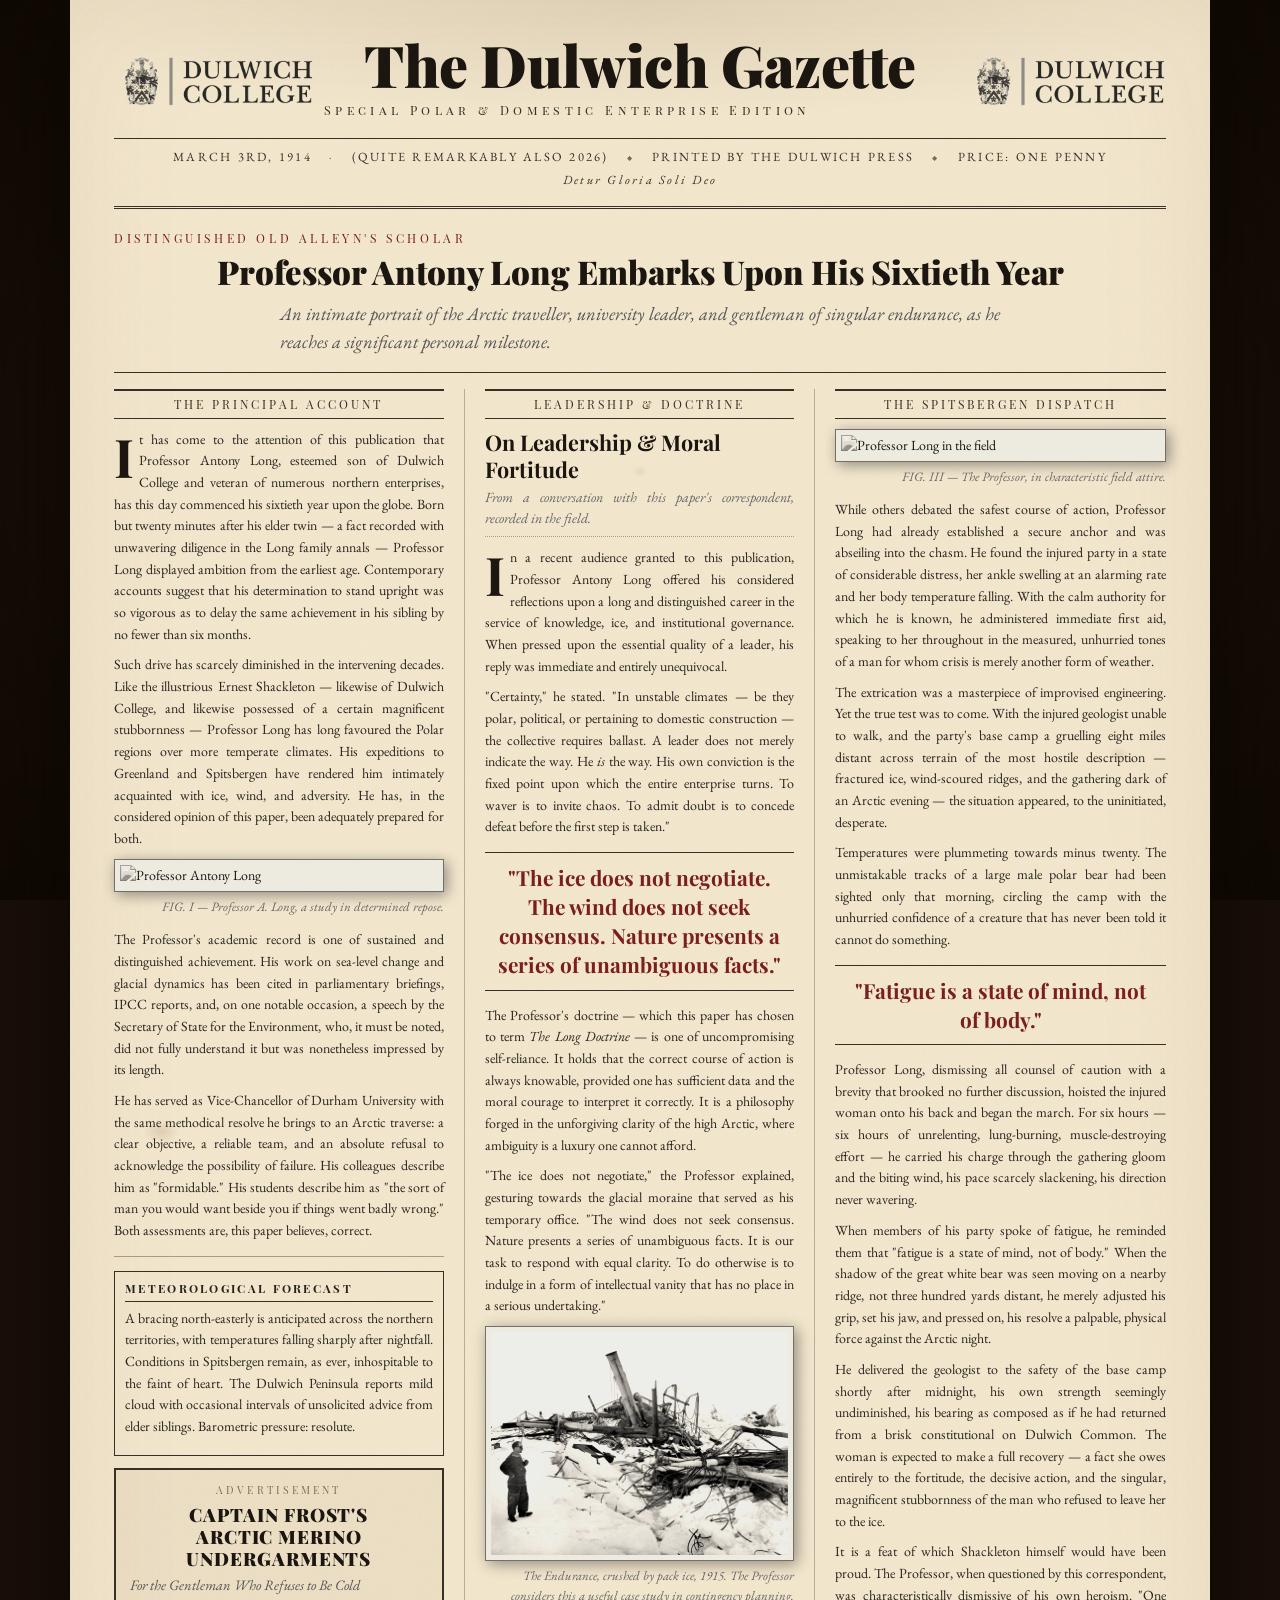
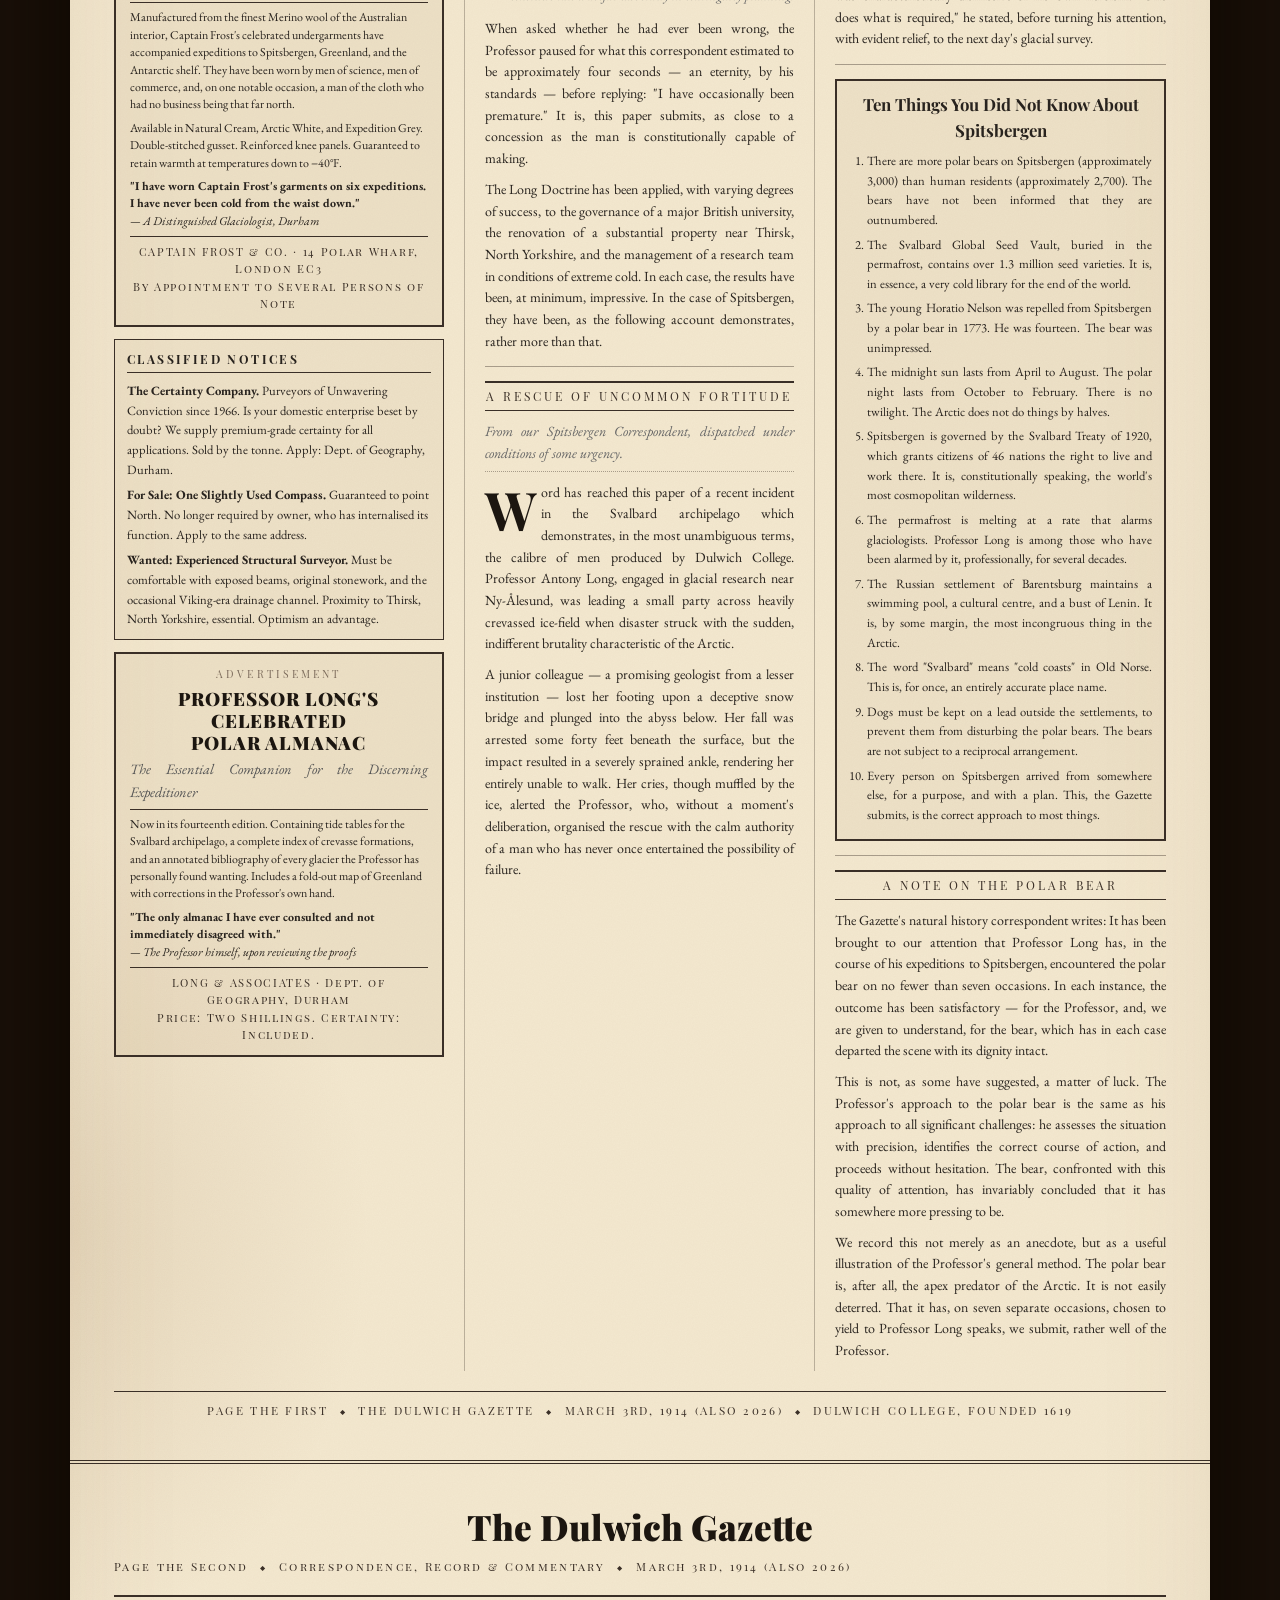
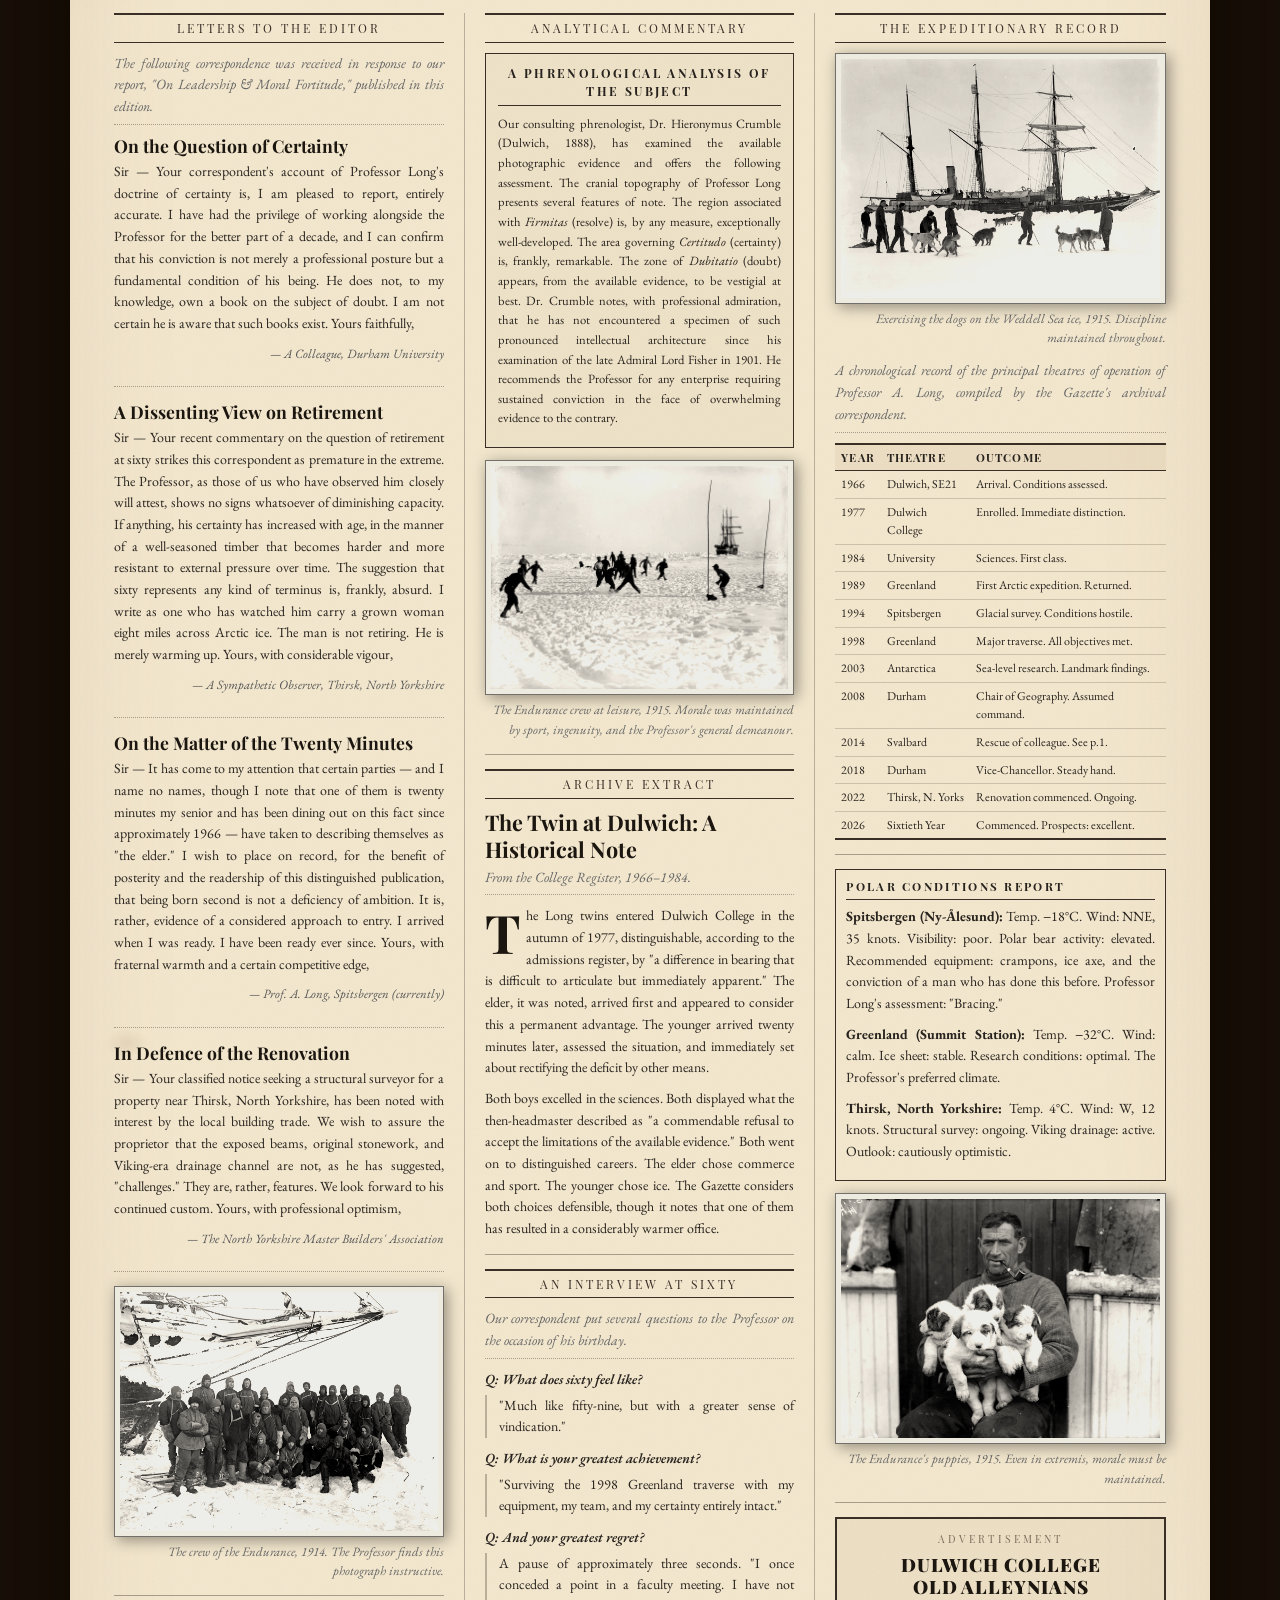
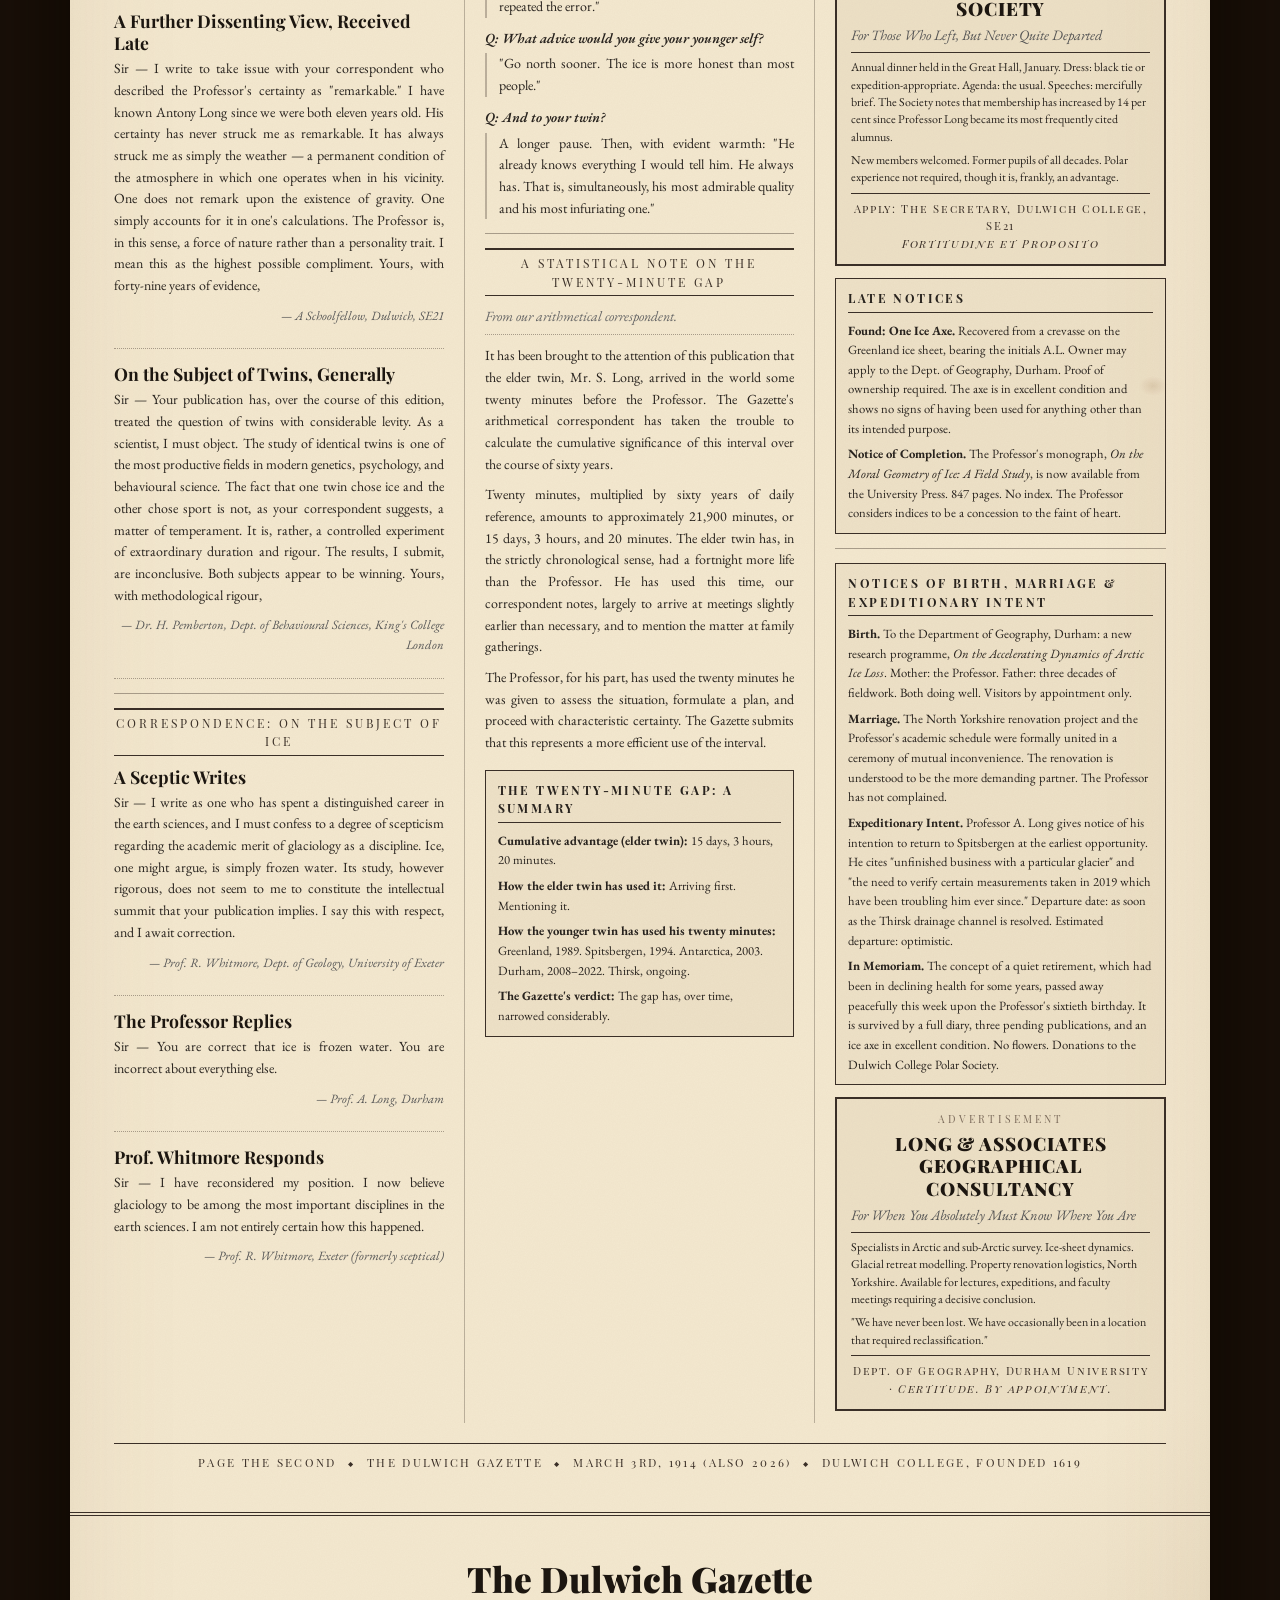
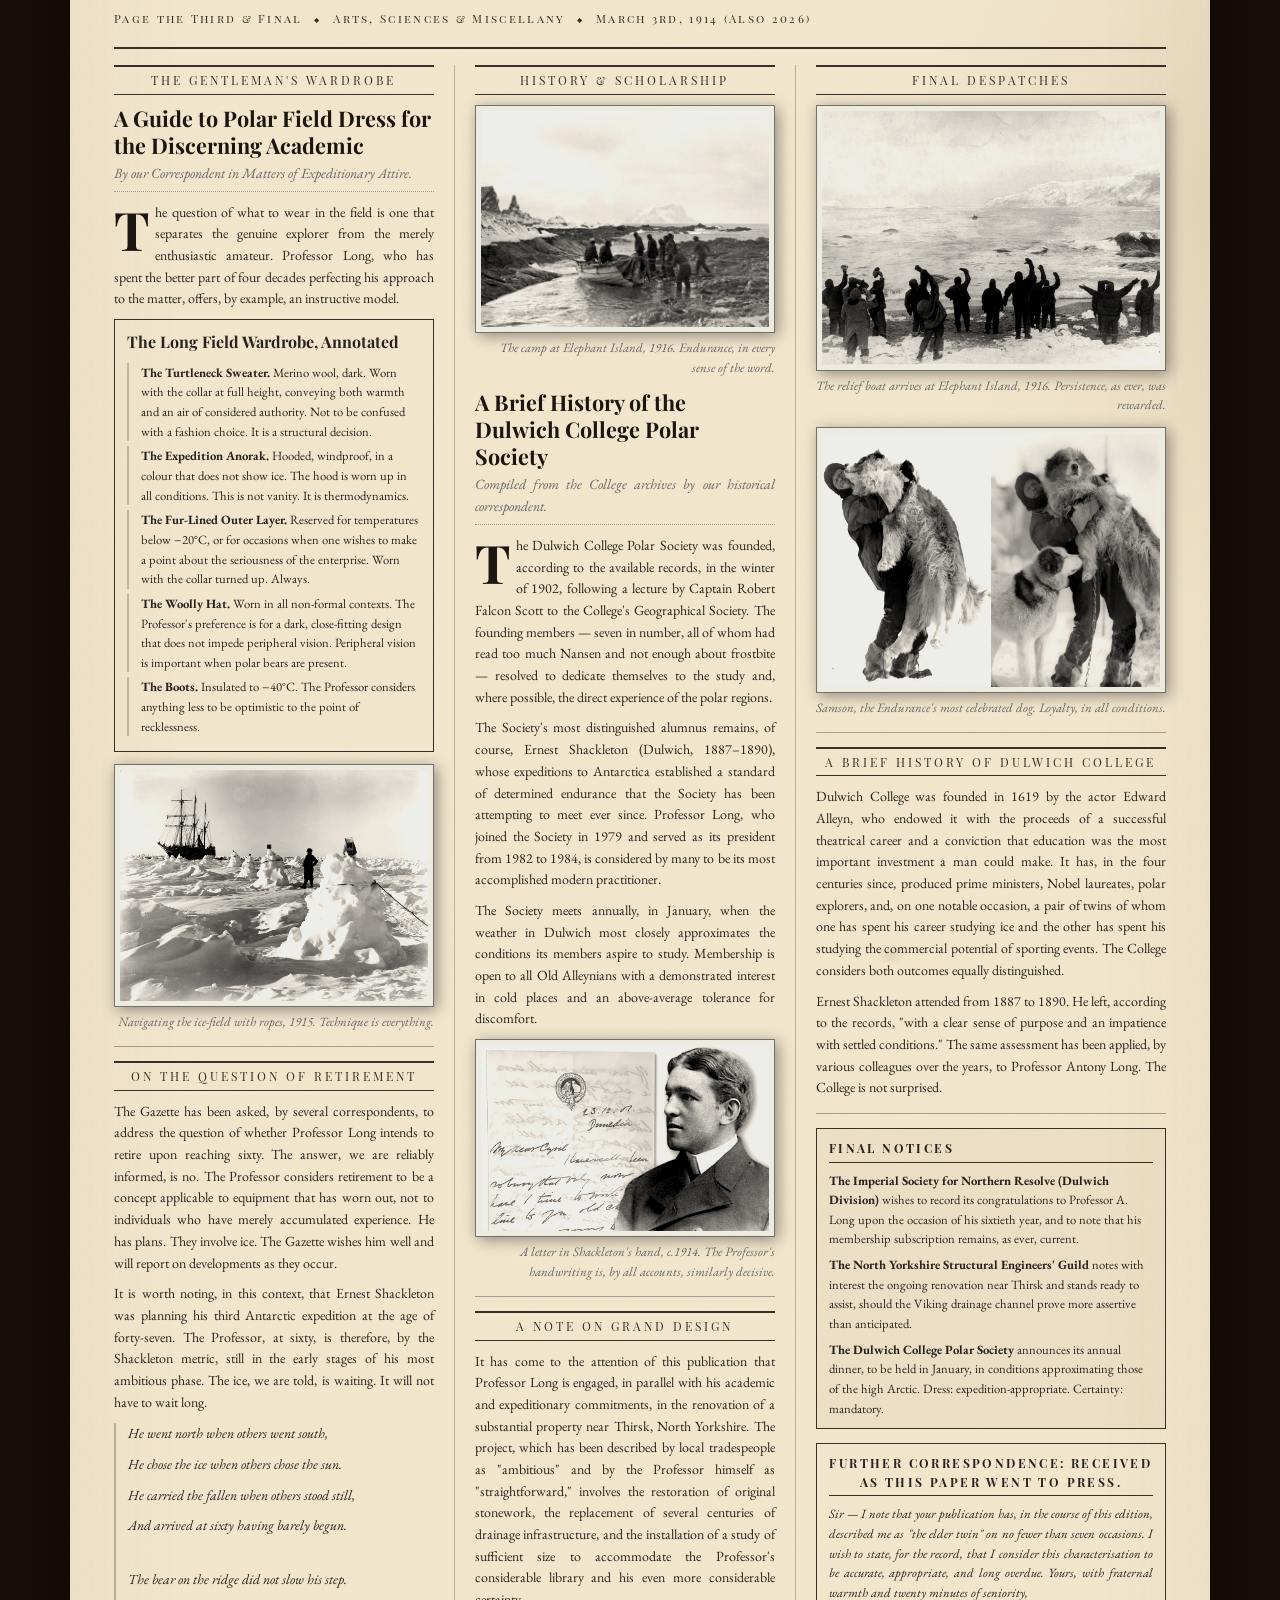
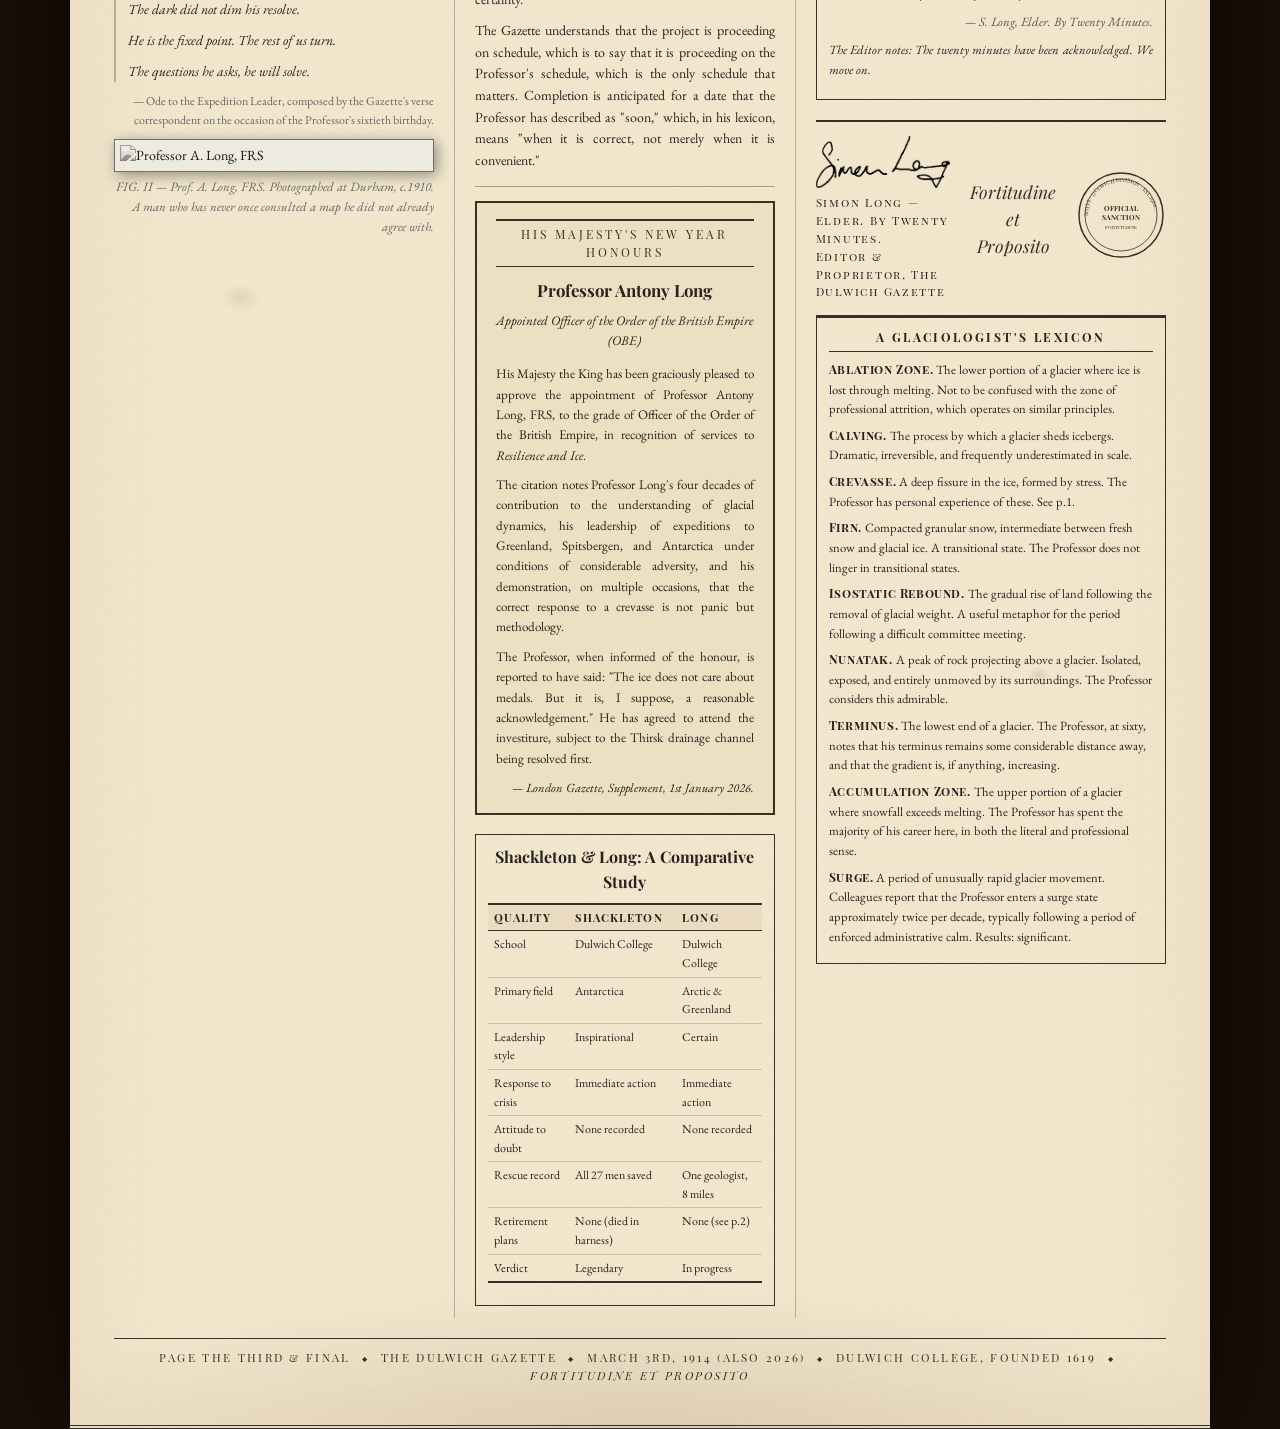
==== commit 03821ffe: "Restore Page 3 to original elegant layout - remove wardrobe supplement and Dulwich Press advert" ====
--- a/index.html
+++ b/index.html
@@ -1256,19 +1256,6 @@
                     <figcaption>FIG. II — Prof. A. Long, FRS. Photographed at Durham, c.1910. A man who has never once consulted a map he did not already agree with.</figcaption>
                 </figure>
 
-                <hr class="col-divider">
-
-                <p class="section-rule">A Supplementary Note on Equipment</p>
-
-                <p>The Gazette's wardrobe correspondent writes to add the following items, inadvertently omitted from the main account above, which the Professor has since confirmed as essential.</p>
-
-                <div class="wardrobe-box">
-                    <h4>Further Items, Annotated</h4>
-                    <div class="wardrobe-item"><strong>The Notebook.</strong> Waterproof. Always in the left breast pocket. Contains, in the Professor's precise hand, observations, measurements, and the occasional aphorism. Has survived temperatures of −40°C, a crevasse, and one faculty meeting of particular severity.</div>
-                    <div class="wardrobe-item"><strong>The Compass.</strong> Brass. Inherited. The Professor does not require it for navigation — he has an internal sense of north that colleagues describe as "unnerving" — but carries it as a matter of principle. "A man without a compass," he has observed, "is merely a man with opinions."</div>
-                    <div class="wardrobe-item"><strong>The Flask.</strong> Stainless steel. Contents: tea, strong. The Professor considers coffee to be a southern affectation. In extremis, the flask has also served as a hammer, a paperweight, and, on one occasion in Greenland, a diplomatic gift. It was returned.</div>
-                    <div class="wardrobe-item"><strong>The Expression.</strong> Not strictly an item of clothing, but worn at all times. Described variously as "resolute," "contemplative," and "the face of a man who has already decided." Impervious to weather. Unchanged since approximately 1984.</div>
-                </div>
             </div>
 
             <!-- CENTRE COLUMN -->
@@ -1408,23 +1395,7 @@
                     <div class="lexicon-entry"><strong>Nunatak.</strong> A peak of rock projecting above a glacier. Isolated, exposed, and entirely unmoved by its surroundings. The Professor considers this admirable.</div>
                     <div class="lexicon-entry"><strong>Terminus.</strong> The lowest end of a glacier. The Professor, at sixty, notes that his terminus remains some considerable distance away, and that the gradient is, if anything, increasing.</div>
                     <div class="lexicon-entry"><strong>Accumulation Zone.</strong> The upper portion of a glacier where snowfall exceeds melting. The Professor has spent the majority of his career here, in both the literal and professional sense.</div>
-                    <div class="lexicon-entry"><strong>Basal Sliding.</strong> The movement of a glacier over its bed, lubricated by meltwater. Not to be attempted in committee without adequate preparation.</div>
-                    <div class="lexicon-entry"><strong>Equilibrium Line.</strong> The boundary on a glacier where accumulation equals ablation. The Professor has never found it necessary to linger here. He prefers the accumulation side.</div>
-                    <div class="lexicon-entry"><strong>Moraine.</strong> Material deposited by a glacier. The Professor's study in Thirsk contains a moraine of academic papers estimated at 1.4 tonnes. Structural survey ongoing.</div>
                     <div class="lexicon-entry"><strong>Surge.</strong> A period of unusually rapid glacier movement. Colleagues report that the Professor enters a surge state approximately twice per decade, typically following a period of enforced administrative calm. Results: significant.</div>
-                </div>
-
-                <hr class="col-divider">
-
-                <div class="advert-box">
-                    <p class="advert-kicker">Advertisement</p>
-                    <h4 class="advert-title">THE DULWICH PRESS<br>ESTABLISHED 1887</h4>
-                    <p class="advert-tagline"><em>Printers of Record to the College Since the Reign of Victoria</em></p>
-                    <hr class="advert-rule">
-                    <p class="advert-body">The Dulwich Press is proud to have printed this edition of The Dulwich Gazette, being the Sixtieth Birthday Commemorative Number. We note that the Professor's copy will be the only edition in which every word is, to the best of our knowledge, accurate.</p>
-                    <p class="advert-body">Bespoke printing. Commemorative editions. Monographs of any length. Indices supplied on request, though we understand this may not always be welcome.</p>
-                    <hr class="advert-rule">
-                    <p class="advert-footer">The Dulwich Press, College Road, SE21 &middot; <em>In print since before you were born.</em></p>
                 </div>
             </div>
 
